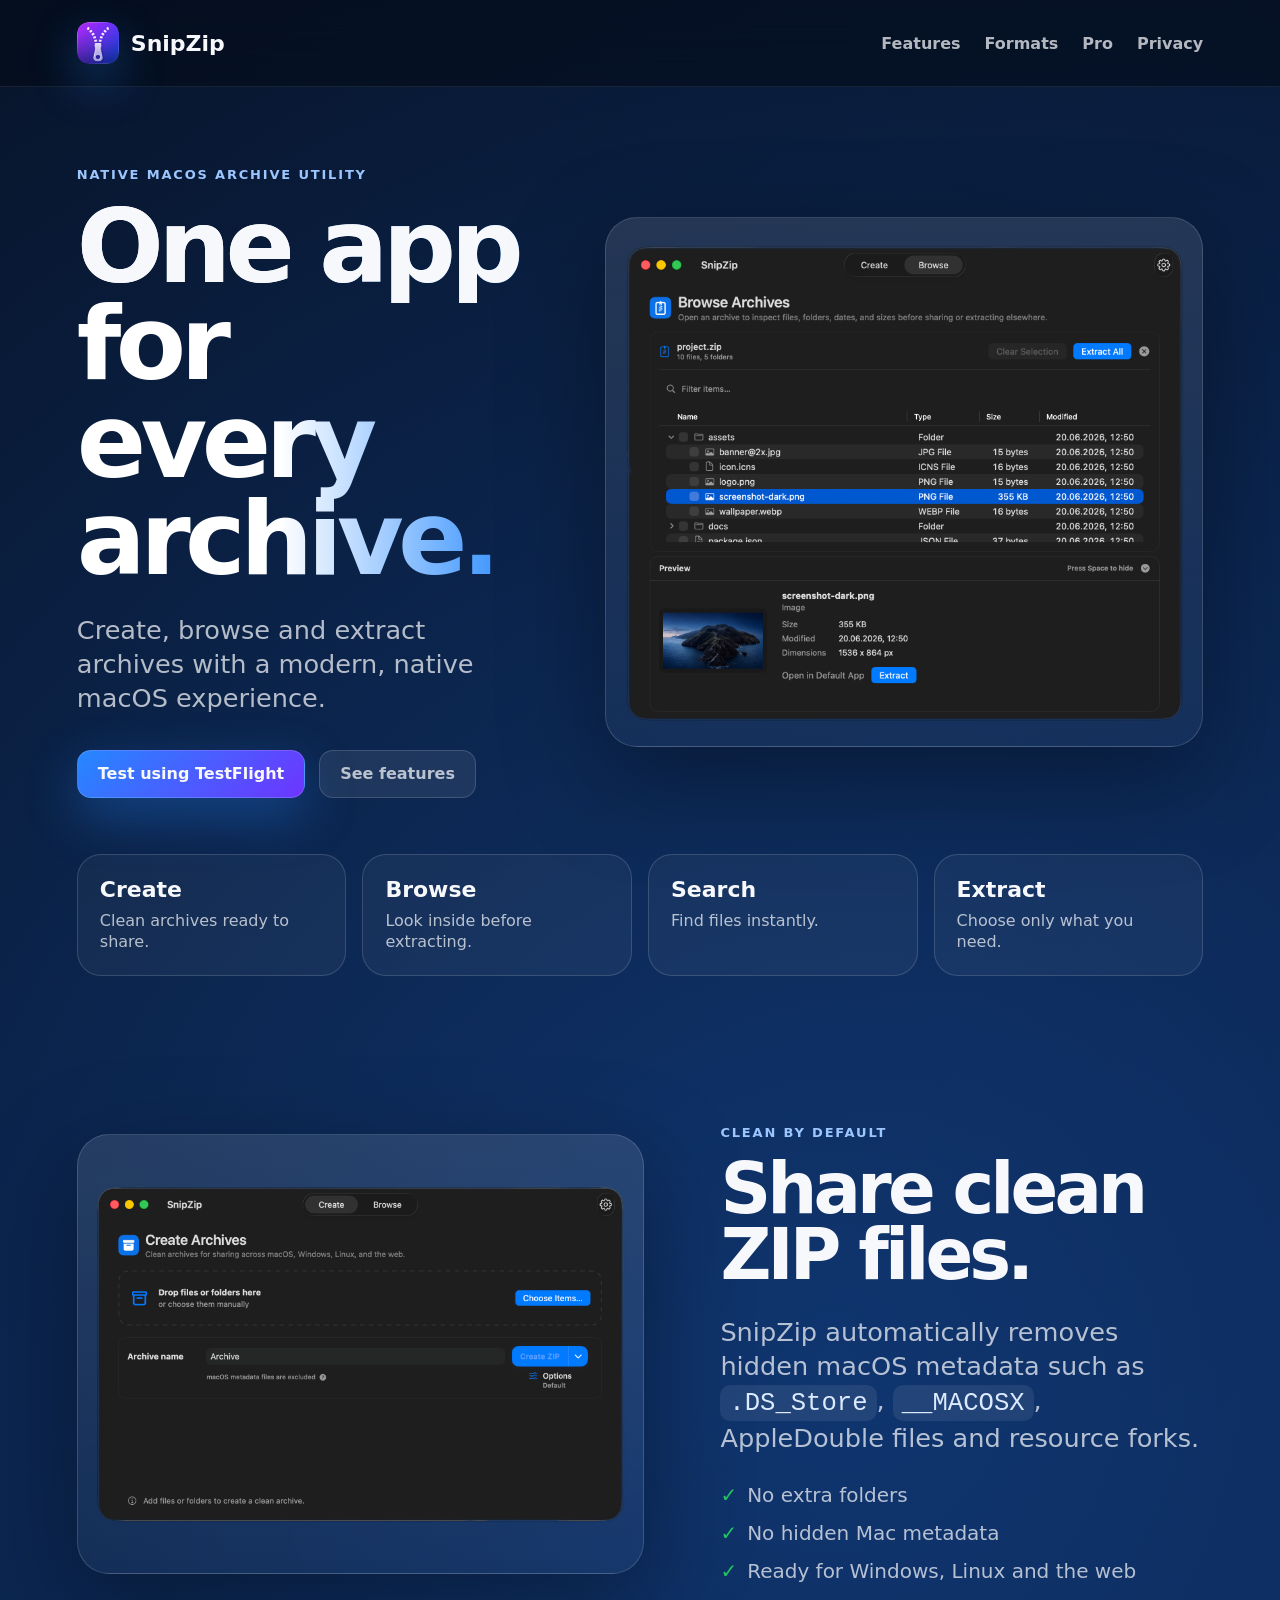
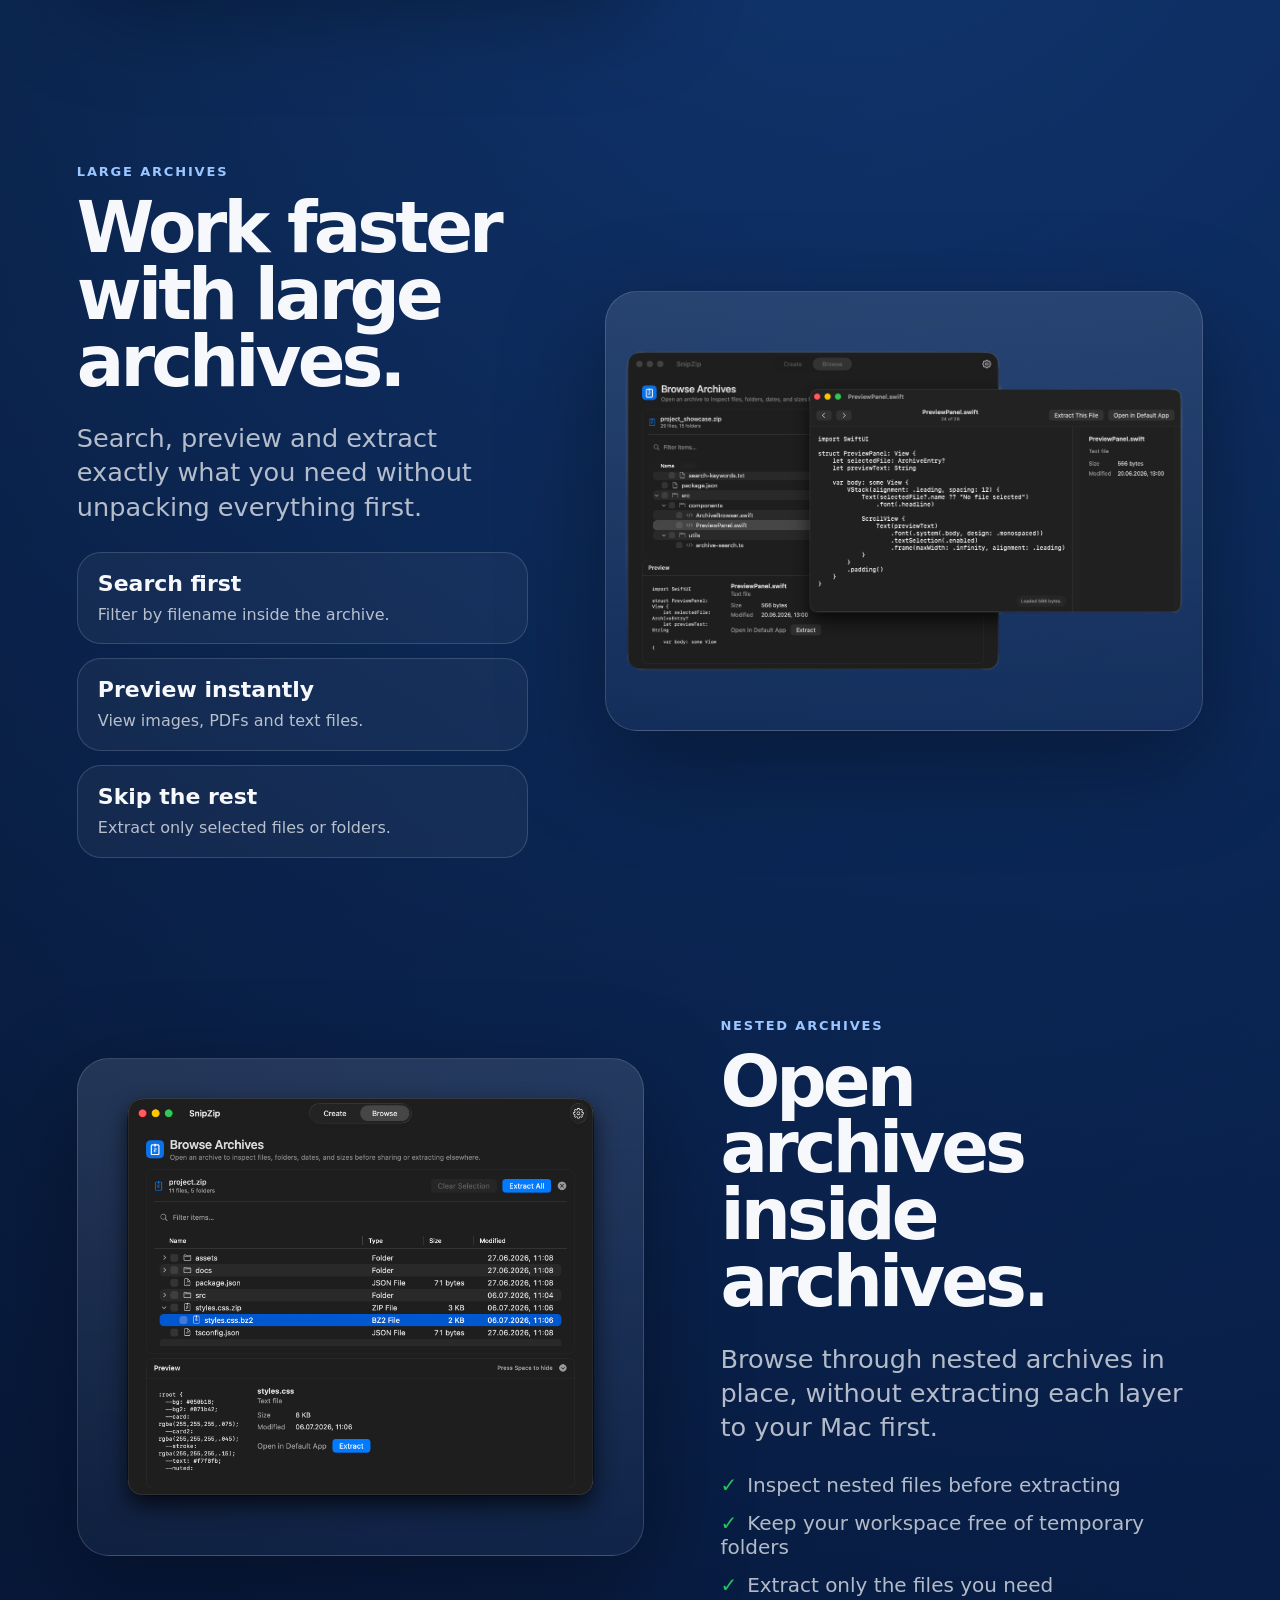
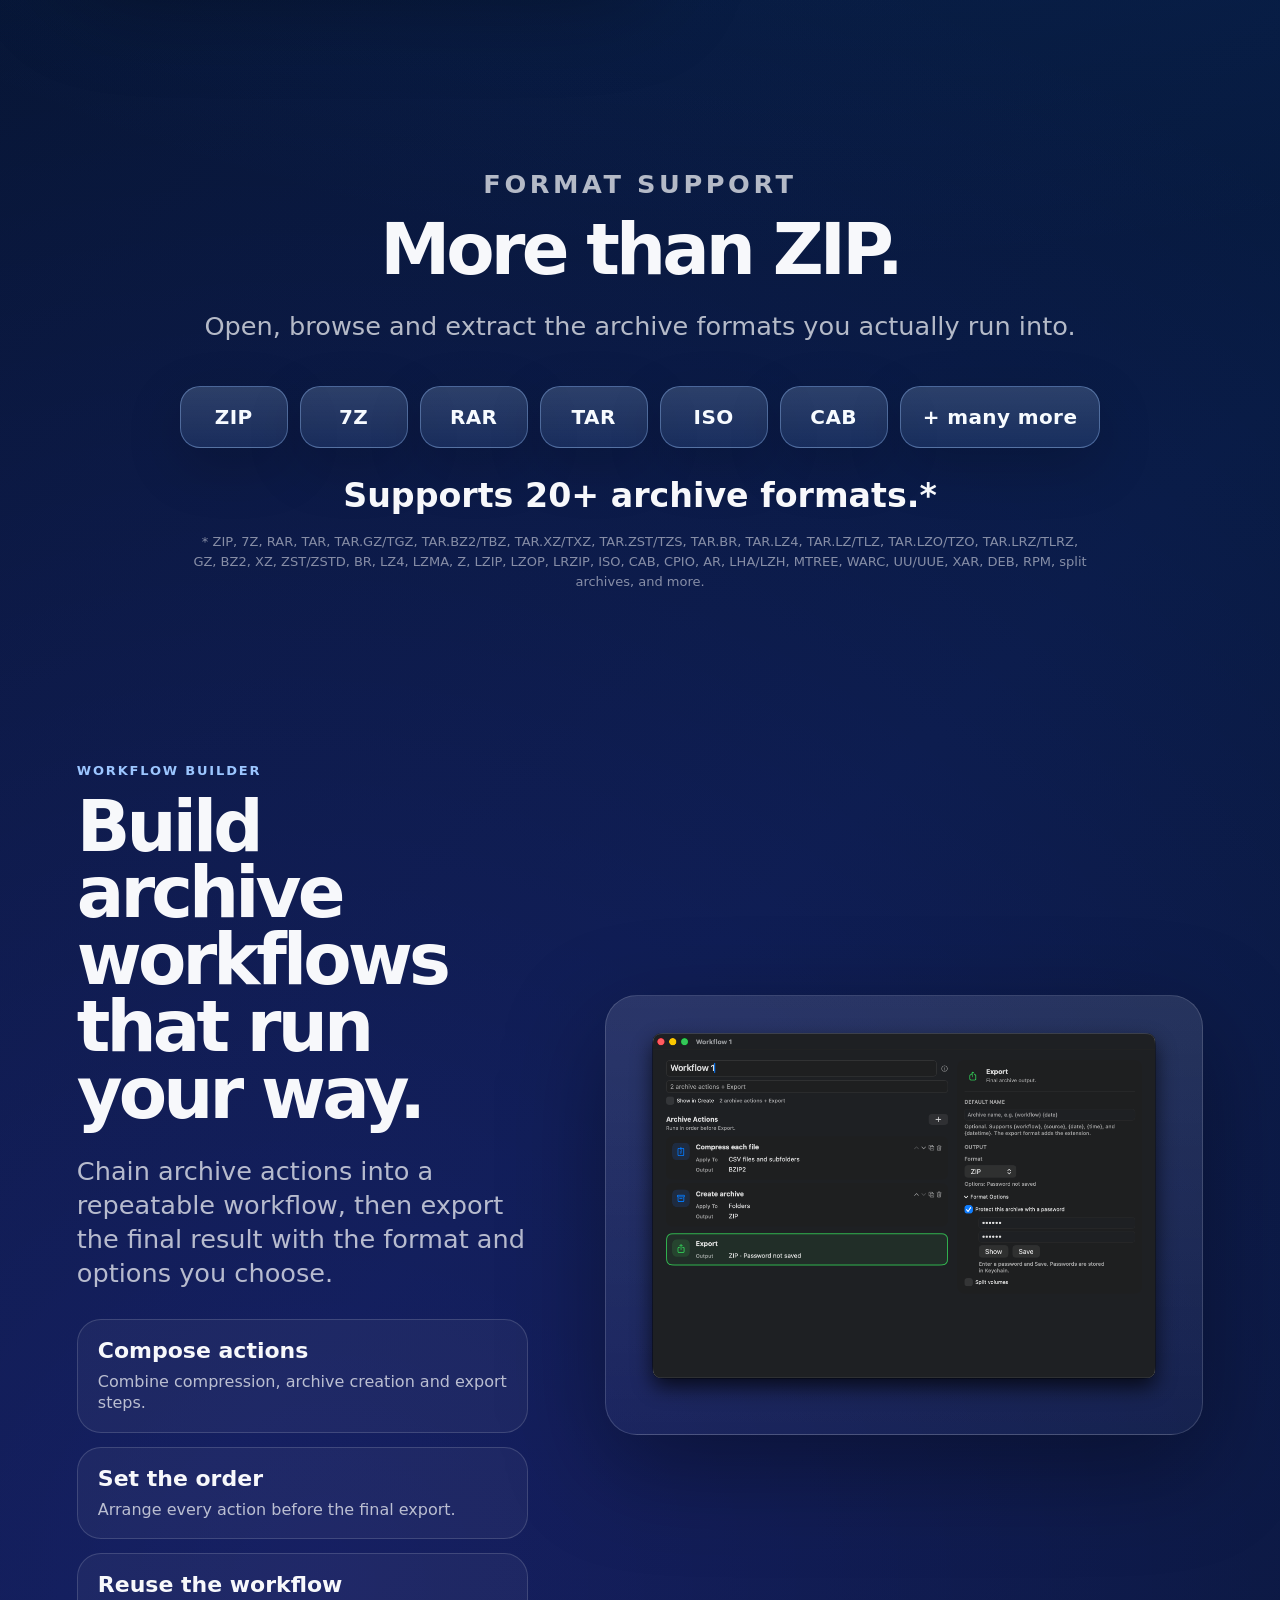
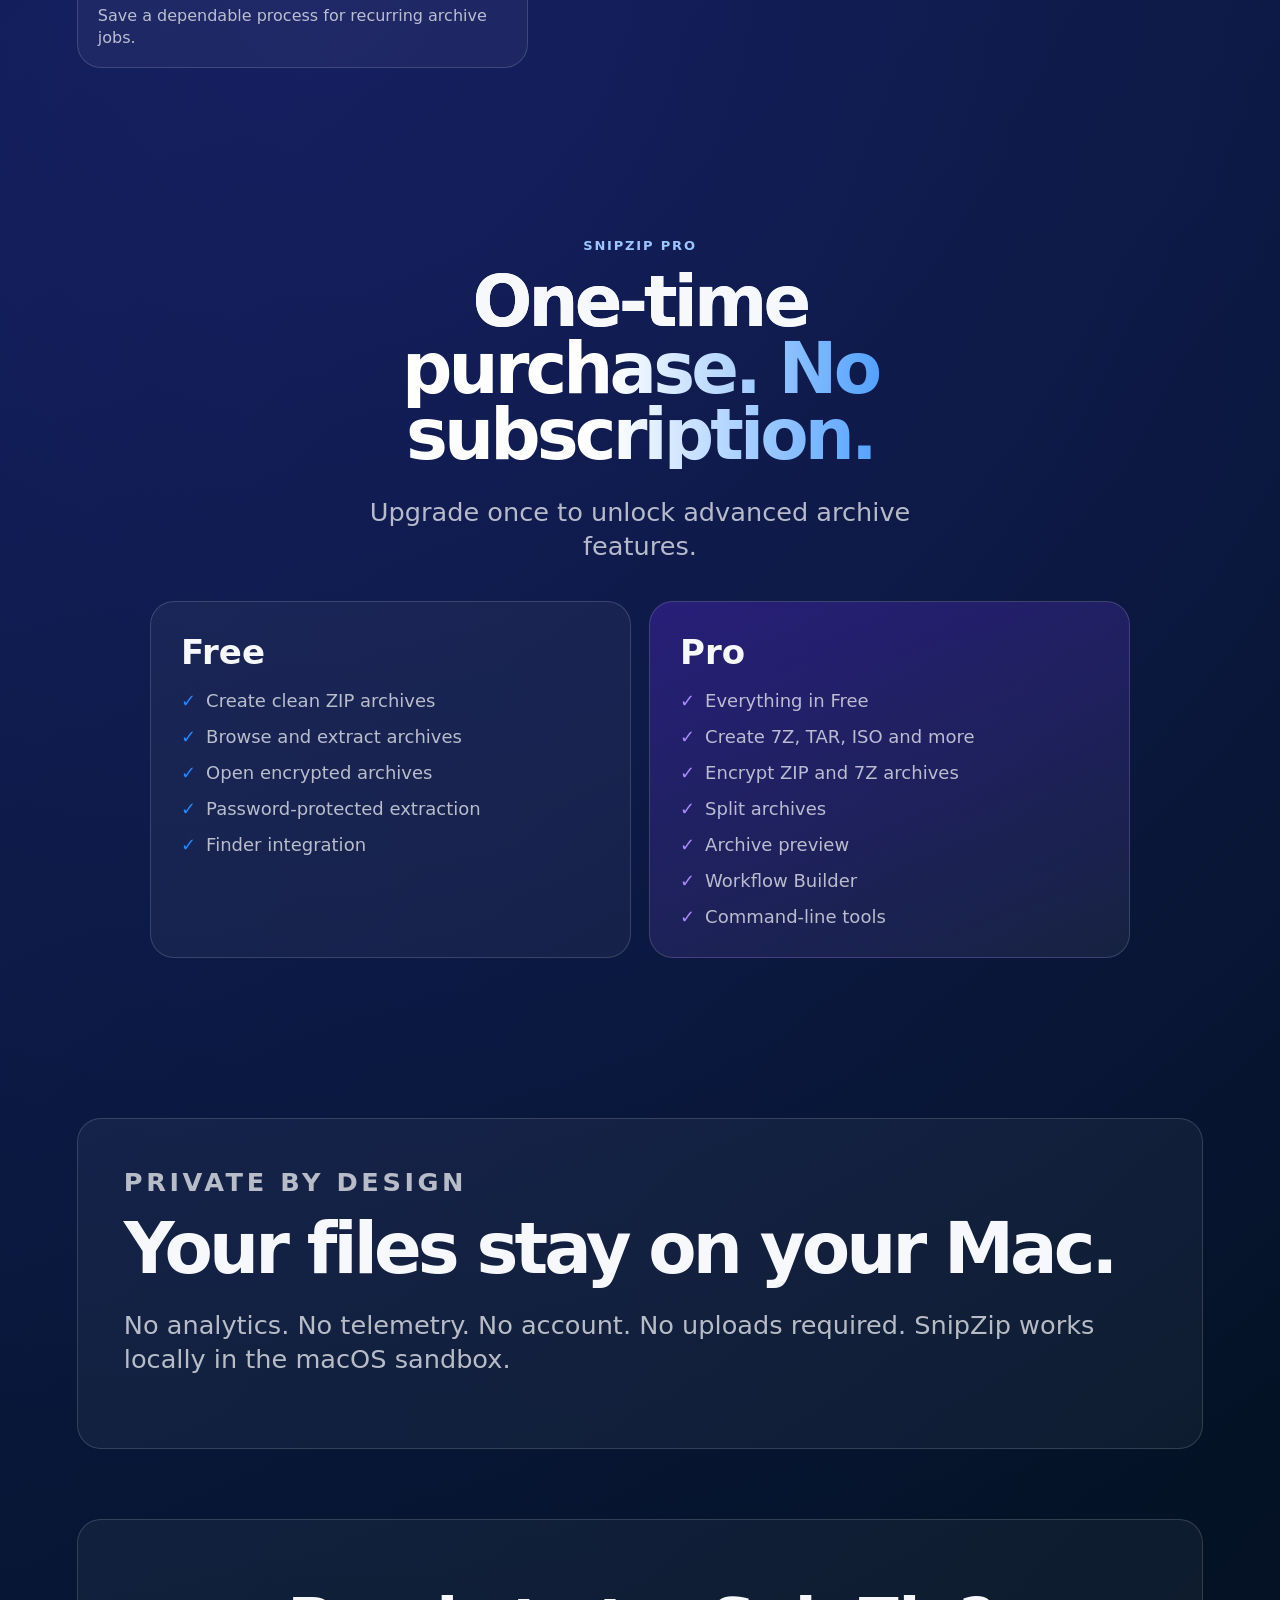
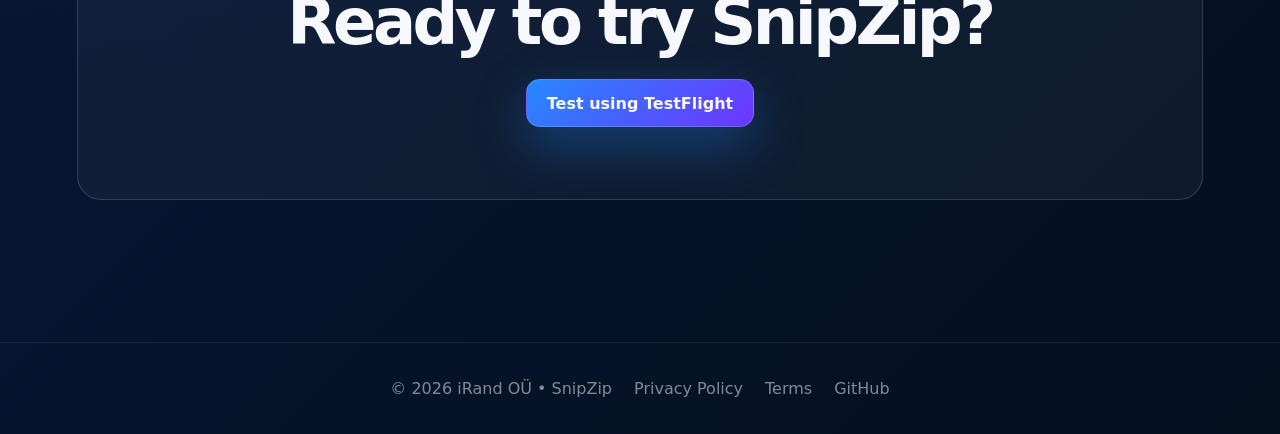
==== docs/index.html @ bd510174 "Update index.html added extra features" ====
<!doctype html>
<html lang="en">
<head>
  <meta charset="utf-8" />
  <meta name="viewport" content="width=device-width, initial-scale=1" />
  <title>SnipZip — Archive Utility for macOS</title>
  <meta name="description" content="SnipZip is a native macOS utility for clean ZIP creation, nested archive browsing, file previews, repeatable workflows, and selective extraction." />
  <meta name="robots" content="index, follow" />
  <link rel="canonical" href="https://snipzip.app/" />
  <meta property="og:type" content="website" />
  <meta property="og:site_name" content="SnipZip" />
  <meta property="og:title" content="SnipZip — Archive Utility for macOS" />
  <meta property="og:description" content="Create clean ZIP files, browse nested archives, preview files, build workflows, and extract only what you need with SnipZip for macOS." />
  <meta property="og:url" content="https://snipzip.app/" />
  <meta property="og:image" content="https://snipzip.app/assets/icons/app-icon.png" />
  <meta name="twitter:card" content="summary" />
  <meta name="twitter:title" content="SnipZip — Archive Utility for macOS" />
  <meta name="twitter:description" content="Create clean ZIP files, browse nested archives, preview files, build workflows, and extract only what you need with SnipZip for macOS." />
  <meta name="twitter:image" content="https://snipzip.app/assets/icons/app-icon.png" />
  <link rel="shortcut icon" type="image/x-icon" href="./favicon.ico?v=4" />
  <link rel="icon" type="image/x-icon" href="./favicon.ico?v=4" />
  <link rel="icon" type="image/png" sizes="32x32" href="./favicon.png?v=4" />
  <link rel="apple-touch-icon" href="./assets/icons/apple-touch-icon.png?v=4" />
  <link rel="manifest" href="./site.webmanifest?v=4" />
  <link rel="stylesheet" href="styles.css" />
  <script type="application/ld+json">
    {
      "@context": "https://schema.org",
      "@type": "SoftwareApplication",
      "name": "SnipZip",
      "applicationCategory": "UtilitiesApplication",
      "operatingSystem": "macOS",
      "description": "SnipZip is a native macOS utility for clean ZIP creation, nested archive browsing, file previews, repeatable workflows, and selective extraction.",
      "url": "https://snipzip.app/",
      "image": "https://snipzip.app/assets/icons/app-icon.png",
      "offers": {
        "@type": "Offer",
        "price": "0",
        "priceCurrency": "USD"
      }
    }
  </script>
</head>
<body>
  <header class="site-header">
    <a class="brand" href="#top" aria-label="SnipZip home">
      <span class="app-icon"><img src="assets/icons/app-icon.png" alt="" /></span>
      <span>SnipZip</span>
    </a>
    <nav>
      <a href="#features">Features</a>
      <a href="#formats">Formats</a>
      <a href="#pro">Pro</a>
      <a href="#privacy">Privacy</a>
    </nav>
  </header>

  <main id="top">
    <section class="hero section-grid">
      <div class="copy">
        <p class="eyebrow">Native macOS archive utility</p>
        <h1>One app for every archive.</h1>
        <p class="lede">Create, browse and extract archives with a modern, native macOS experience.</p>
        <div class="cta-row">
          <a class="button primary" href="https://testflight.apple.com/join/2ZzjVSYj">Test using TestFlight</a>
          <a class="button secondary" href="#features">See features</a>
        </div>
      </div>
      <div class="screenshot-card large">
        <img src="assets/screenshots/browse_preview.png" alt="SnipZip archive browser with a preview drawer open" />
      </div>
    </section>

    <section class="feature-strip" aria-label="Core workflow">
      <div><strong>Create</strong><span>Clean archives ready to share.</span></div>
      <div><strong>Browse</strong><span>Look inside before extracting.</span></div>
      <div><strong>Search</strong><span>Find files instantly.</span></div>
      <div><strong>Extract</strong><span>Choose only what you need.</span></div>
    </section>

    <section id="features" class="section-grid reverse">
      <div class="screenshot-card">
        <img src="assets/screenshots/create.png" alt="SnipZip create archives screen" />
      </div>
      <div class="copy">
        <p class="eyebrow">Clean by default</p>
        <h2>Share clean ZIP files.</h2>
        <p>SnipZip automatically removes hidden macOS metadata such as <code>.DS_Store</code>, <code>__MACOSX</code>, AppleDouble files and resource forks.</p>
        <ul class="check-list">
          <li>No extra folders</li>
          <li>No hidden Mac metadata</li>
          <li>Ready for Windows, Linux and the web</li>
        </ul>
      </div>
    </section>

    <section class="section-grid">
      <div class="copy">
        <p class="eyebrow">Large archives</p>
        <h2>Work faster with large archives.</h2>
        <p>Search, preview and extract exactly what you need without unpacking everything first.</p>
        <div class="mini-features">
          <div><strong>Search first</strong><span>Filter by filename inside the archive.</span></div>
          <div><strong>Preview instantly</strong><span>View images, PDFs and text files.</span></div>
          <div><strong>Skip the rest</strong><span>Extract only selected files or folders.</span></div>
        </div>
      </div>
      <div class="screenshot-card">
        <img src="assets/screenshots/previewwindow.png" alt="SnipZip preview window showing an archive item" />
      </div>
    </section>

    <section class="section-grid reverse">
      <div class="screenshot-card">
        <img src="assets/screenshots/nested-archive.png" alt="SnipZip browsing a BZ2 archive nested inside another archive" />
      </div>
      <div class="copy">
        <p class="eyebrow">Nested archives</p>
        <h2>Open archives inside archives.</h2>
        <p>Browse through nested archives in place, without extracting each layer to your Mac first.</p>
        <ul class="check-list">
          <li>Inspect nested files before extracting</li>
          <li>Keep your workspace free of temporary folders</li>
          <li>Extract only the files you need</li>
        </ul>
      </div>
    </section>

    <section id="formats" class="formats-section">
      <p class="eyebrow">Format support</p>
      <h2>More than ZIP.</h2>
      <p>Open, browse and extract the archive formats you actually run into.</p>
      <div class="format-hero-pills" aria-label="Popular supported formats">
        <span>ZIP</span><span>7Z</span><span>RAR</span><span>TAR</span><span>ISO</span><span>CAB</span><span>+ many more</span>
      </div>
      <p class="format-support-line">Supports 20+ archive formats.*</p>
      <p class="format-footnote">* ZIP, 7Z, RAR, TAR, TAR.GZ/TGZ, TAR.BZ2/TBZ, TAR.XZ/TXZ, TAR.ZST/TZS, TAR.BR, TAR.LZ4, TAR.LZ/TLZ, TAR.LZO/TZO, TAR.LRZ/TLRZ, GZ, BZ2, XZ, ZST/ZSTD, BR, LZ4, LZMA, Z, LZIP, LZOP, LRZIP, ISO, CAB, CPIO, AR, LHA/LZH, MTREE, WARC, UU/UUE, XAR, DEB, RPM, split archives, and more.</p>
    </section>

    <section class="section-grid">
      <div class="copy">
        <p class="eyebrow">Workflow Builder</p>
        <h2>Build archive workflows that run your way.</h2>
        <p>Chain archive actions into a repeatable workflow, then export the final result with the format and options you choose.</p>
        <div class="mini-features">
          <div><strong>Compose actions</strong><span>Combine compression, archive creation and export steps.</span></div>
          <div><strong>Set the order</strong><span>Arrange every action before the final export.</span></div>
          <div><strong>Reuse the workflow</strong><span>Save a dependable process for recurring archive jobs.</span></div>
        </div>
      </div>
      <div class="screenshot-card">
        <img src="assets/screenshots/workflow builder.png" alt="SnipZip Workflow Builder showing archive actions and export options" />
      </div>
    </section>

    <section id="pro" class="pro-section">
      <div class="copy centered">
        <p class="eyebrow">SnipZip Pro</p>
        <h2>One-time purchase. No subscription.</h2>
        <p>Upgrade once to unlock advanced archive features.</p>
      </div>
      <div class="comparison">
        <div class="plan">
          <h3>Free</h3>
          <ul>
            <li>Create clean ZIP archives</li>
            <li>Browse and extract archives</li>
            <li>Open encrypted archives</li>
            <li>Password-protected extraction</li>
            <li>Finder integration</li>
          </ul>
        </div>
        <div class="plan pro">
          <h3>Pro</h3>
          <ul>
            <li>Everything in Free</li>
            <li>Create 7Z, TAR, ISO and more</li>
            <li>Encrypt ZIP and 7Z archives</li>
            <li>Split archives</li>
            <li>Archive preview</li>
            <li>Workflow Builder</li>
            <li>Command-line tools</li>
          </ul>
        </div>
      </div>
    </section>

    <section id="privacy" class="privacy-section">
      <div>
        <p class="eyebrow">Private by design</p>
        <h2>Your files stay on your Mac.</h2>
        <p>No analytics. No telemetry. No account. No uploads required. SnipZip works locally in the macOS sandbox.</p>
      </div>
    </section>

    <section id="download" class="download-section">
      <h2>Ready to try SnipZip?</h2>
      <a class="button primary" href="https://testflight.apple.com/join/2ZzjVSYj">Test using TestFlight</a>
    </section>
  </main>

  <footer>
    <span>© 2026 iRand OÜ • SnipZip</span>
    <a href="privacy.html">Privacy Policy</a>
    <a href="terms.html">Terms</a>
    <a href="https://github.com/snipzip/snipzip">GitHub</a>
  </footer>
</body>
</html>
---- docs/styles.css ----
:root {
  --bg: #050b18;
  --bg2: #071b42;
  --card: rgba(255,255,255,.075);
  --card2: rgba(255,255,255,.045);
  --stroke: rgba(255,255,255,.15);
  --text: #f7f8fb;
  --muted: rgba(247,248,251,.72);
  --dim: rgba(247,248,251,.52);
  --blue: #2588ff;
  --purple: #8a4cff;
  --green: #22c55e;
  font-family: Inter, ui-sans-serif, system-ui, -apple-system, BlinkMacSystemFont, "SF Pro Display", "Segoe UI", sans-serif;
}

* { box-sizing: border-box; }
html {
  scroll-behavior: smooth;
  scroll-padding-top: 92px;
}
body {
  margin: 0;
  color: var(--text);
  background:
    radial-gradient(circle at 65% 20%, rgba(36,127,255,.32), transparent 38%),
    radial-gradient(circle at 25% 70%, rgba(92,55,255,.18), transparent 35%),
    linear-gradient(135deg, var(--bg), var(--bg2) 60%, #041020);
  min-height: 100vh;
}

a { color: inherit; text-decoration: none; }
code { color: #dbeafe; background: rgba(255,255,255,.08); padding: .15em .35em; border-radius: .4em; }

.site-header {
  position: sticky;
  top: 0;
  z-index: 10;
  display: flex;
  align-items: center;
  justify-content: space-between;
  padding: 22px clamp(24px, 6vw, 88px);
  background: rgba(5,11,24,.58);
  backdrop-filter: blur(22px);
  border-bottom: 1px solid rgba(255,255,255,.08);
}
.brand { display: flex; gap: 12px; align-items: center; font-size: 22px; font-weight: 750; }
.app-icon {
  width: 42px; height: 42px; border-radius: 12px;
  display: grid; place-items: center;
  box-shadow: 0 18px 45px rgba(37,136,255,.35);
  overflow: hidden;
}
.app-icon img {
  display: block;
  width: 100%;
  height: 100%;
}
nav { display: flex; gap: 24px; color: var(--muted); font-weight: 600; }
nav a:hover { color: var(--text); }

main { padding: 0 clamp(24px, 6vw, 88px) 72px; }
.section-grid {
  min-height: 660px;
  display: grid;
  grid-template-columns: .86fr 1.14fr;
  gap: clamp(36px, 6vw, 90px);
  align-items: center;
  padding: 80px 0;
}
.section-grid.reverse { grid-template-columns: 1.08fr .92fr; }
.copy { max-width: 620px; }
.eyebrow {
  color: #9cc6ff;
  text-transform: uppercase;
  letter-spacing: .14em;
  font-size: 13px;
  font-weight: 800;
  margin: 0 0 16px;
}
h1, h2 { margin: 0; letter-spacing: -.055em; line-height: .95; }
h1 { font-size: clamp(58px, 8vw, 126px); }
h2 { font-size: clamp(44px, 5.5vw, 84px); }
h1::first-line, h2::first-line { color: var(--text); }
.lede, .copy p:not(.eyebrow), .download-section p, .formats-section p, .privacy-section p {
  font-size: clamp(20px, 2vw, 30px);
  line-height: 1.34;
  color: var(--muted);
}
.hero h1, .pro-section h2 { background: linear-gradient(90deg, #fff 10%, #fff 45%, var(--blue)); -webkit-background-clip: text; background-clip: text; color: transparent; }

.cta-row { display: flex; gap: 14px; flex-wrap: wrap; margin-top: 34px; }
.button {
  display: inline-flex; align-items: center; justify-content: center;
  min-height: 48px; padding: 0 20px; border-radius: 14px;
  font-weight: 750;
  border: 1px solid var(--stroke);
}
.primary { background: linear-gradient(135deg, var(--blue), #6d35ff); box-shadow: 0 18px 50px rgba(37,136,255,.35); }
.secondary { background: rgba(255,255,255,.08); color: var(--muted); }

.screenshot-card {
  min-height: 440px;
  border: 1px solid var(--stroke);
  border-radius: 32px;
  background: linear-gradient(180deg, rgba(255,255,255,.11), rgba(255,255,255,.035));
  box-shadow: 0 32px 100px rgba(0,0,0,.35);
  padding: 18px;
  display: grid;
  place-items: center;
}
.screenshot-card.large { min-height: 530px; }
.screenshot-card img {
  display: block;
  width: 100%;
  max-height: 100%;
  border-radius: 24px;
  object-fit: contain;
}
.placeholder {
  width: 100%; height: 100%; min-height: inherit;
  display: grid; place-items: center; text-align: center;
  border: 1px dashed rgba(255,255,255,.22);
  border-radius: 24px;
  color: var(--dim);
  font-size: 20px;
  background:
    linear-gradient(135deg, rgba(255,255,255,.05), rgba(255,255,255,.015)),
    repeating-linear-gradient(45deg, transparent, transparent 16px, rgba(255,255,255,.025) 16px, rgba(255,255,255,.025) 32px);
}
.placeholder strong { color: var(--text); font-size: 26px; }

.feature-strip {
  display: grid;
  grid-template-columns: repeat(4, 1fr);
  gap: 16px;
  margin: -24px 0 48px;
}
.feature-strip div, .mini-features div, .plan, .privacy-section, .download-section {
  border: 1px solid var(--stroke);
  border-radius: 24px;
  background: var(--card2);
}
.feature-strip div { padding: 22px; }
.feature-strip strong, .mini-features strong { display: block; font-size: 22px; margin-bottom: 8px; }
.feature-strip span, .mini-features span { color: var(--muted); line-height: 1.35; }

.check-list { list-style: none; padding: 0; margin: 28px 0 0; display: grid; gap: 14px; color: var(--muted); font-size: 20px; }
.check-list li::before { content: "✓"; color: var(--green); font-weight: 900; margin-right: 10px; }
.mini-features { display: grid; gap: 14px; margin-top: 28px; }
.mini-features div { padding: 18px 20px; }

.formats-section, .pro-section { padding: 90px 0; text-align: center; }
.formats-section h2, .pro-section h2 { margin-bottom: 18px; }
.format-hero-pills {
  max-width: 1060px;
  margin: 42px auto 26px;
  display: flex;
  flex-wrap: wrap;
  justify-content: center;
  gap: 12px;
}
.format-hero-pills span {
  min-width: 108px;
  padding: 18px 22px;
  border: 1px solid rgba(156,198,255,.38);
  border-radius: 20px;
  background:
    linear-gradient(180deg, rgba(255,255,255,.13), rgba(255,255,255,.05)),
    rgba(37,136,255,.08);
  box-shadow: 0 18px 55px rgba(0,0,0,.18);
  color: #f7fbff;
  font-size: 20px;
  font-weight: 900;
  letter-spacing: .02em;
}
.format-support-line {
  margin: 0 auto 14px;
  color: var(--text) !important;
  font-size: clamp(24px, 2.6vw, 38px) !important;
  font-weight: 850;
}
.format-footnote {
  max-width: 900px;
  margin: 0 auto;
  color: var(--dim) !important;
  font-size: 13px !important;
  line-height: 1.55 !important;
}
.centered { margin: 0 auto; text-align: center; }
.comparison {
  max-width: 980px;
  margin: 38px auto 0;
  display: grid;
  grid-template-columns: 1fr 1fr;
  gap: 18px;
  text-align: left;
}
.plan { padding: 30px; }
.plan.pro { background: linear-gradient(160deg, rgba(108,45,255,.26), rgba(255,255,255,.055)); }
.plan h3 { font-size: 34px; margin: 0 0 18px; }
.plan ul { margin: 0; padding: 0; list-style: none; display: grid; gap: 15px; color: var(--muted); font-size: 18px; }
.plan li::before { content: "✓"; color: var(--blue); font-weight: 900; margin-right: 10px; }
.plan.pro li::before { color: #a78bfa; }

.privacy-section, .download-section { padding: 46px; margin: 70px 0; }
.download-section {
  text-align: center;
  padding: clamp(42px, 6vw, 72px);
}
.download-section h2 {
  max-width: 880px;
  margin: 0 auto 26px;
  font-size: clamp(44px, 5vw, 78px);
}
.legal-page {
  max-width: 980px;
  margin: 0 auto;
  padding-top: 80px;
}
.legal-hero {
  padding: 48px 0 34px;
}
.legal-hero h1 {
  background: linear-gradient(90deg, #fff 10%, #fff 48%, var(--blue));
  -webkit-background-clip: text;
  background-clip: text;
  color: transparent;
}
.legal-content {
  border: 1px solid var(--stroke);
  border-radius: 32px;
  background: var(--card2);
  padding: clamp(28px, 5vw, 54px);
  color: var(--muted);
  font-size: 18px;
  line-height: 1.65;
}
.legal-content section + section {
  margin-top: 38px;
  padding-top: 34px;
  border-top: 1px solid rgba(255,255,255,.1);
}
.legal-content h2 {
  margin-bottom: 16px;
  color: var(--text);
  font-size: clamp(28px, 3vw, 42px);
  line-height: 1.05;
}
.legal-content p {
  margin: 0 0 16px;
}
.legal-content p:last-child {
  margin-bottom: 0;
}
.legal-content ul {
  margin: 0 0 18px;
  padding-left: 1.2em;
}
.legal-content li {
  margin: 8px 0;
}
.legal-content a {
  color: #cfe2ff;
  font-weight: 750;
}
footer {
  display: flex; gap: 22px; align-items: center; justify-content: center;
  color: var(--dim); padding: 36px 24px; border-top: 1px solid rgba(255,255,255,.08);
}

@media (max-width: 980px) {
  nav { display: none; }
  .section-grid, .section-grid.reverse, .comparison { grid-template-columns: 1fr; }
  .feature-strip { grid-template-columns: 1fr 1fr; }
}
@media (max-width: 560px) {
  main { padding-inline: 18px; }
  .site-header { padding-inline: 18px; }
  .feature-strip { grid-template-columns: 1fr; }
  .format-hero-pills span { flex: 1 1 calc(50% - 12px); min-width: 0; }
  footer { flex-wrap: wrap; }
}
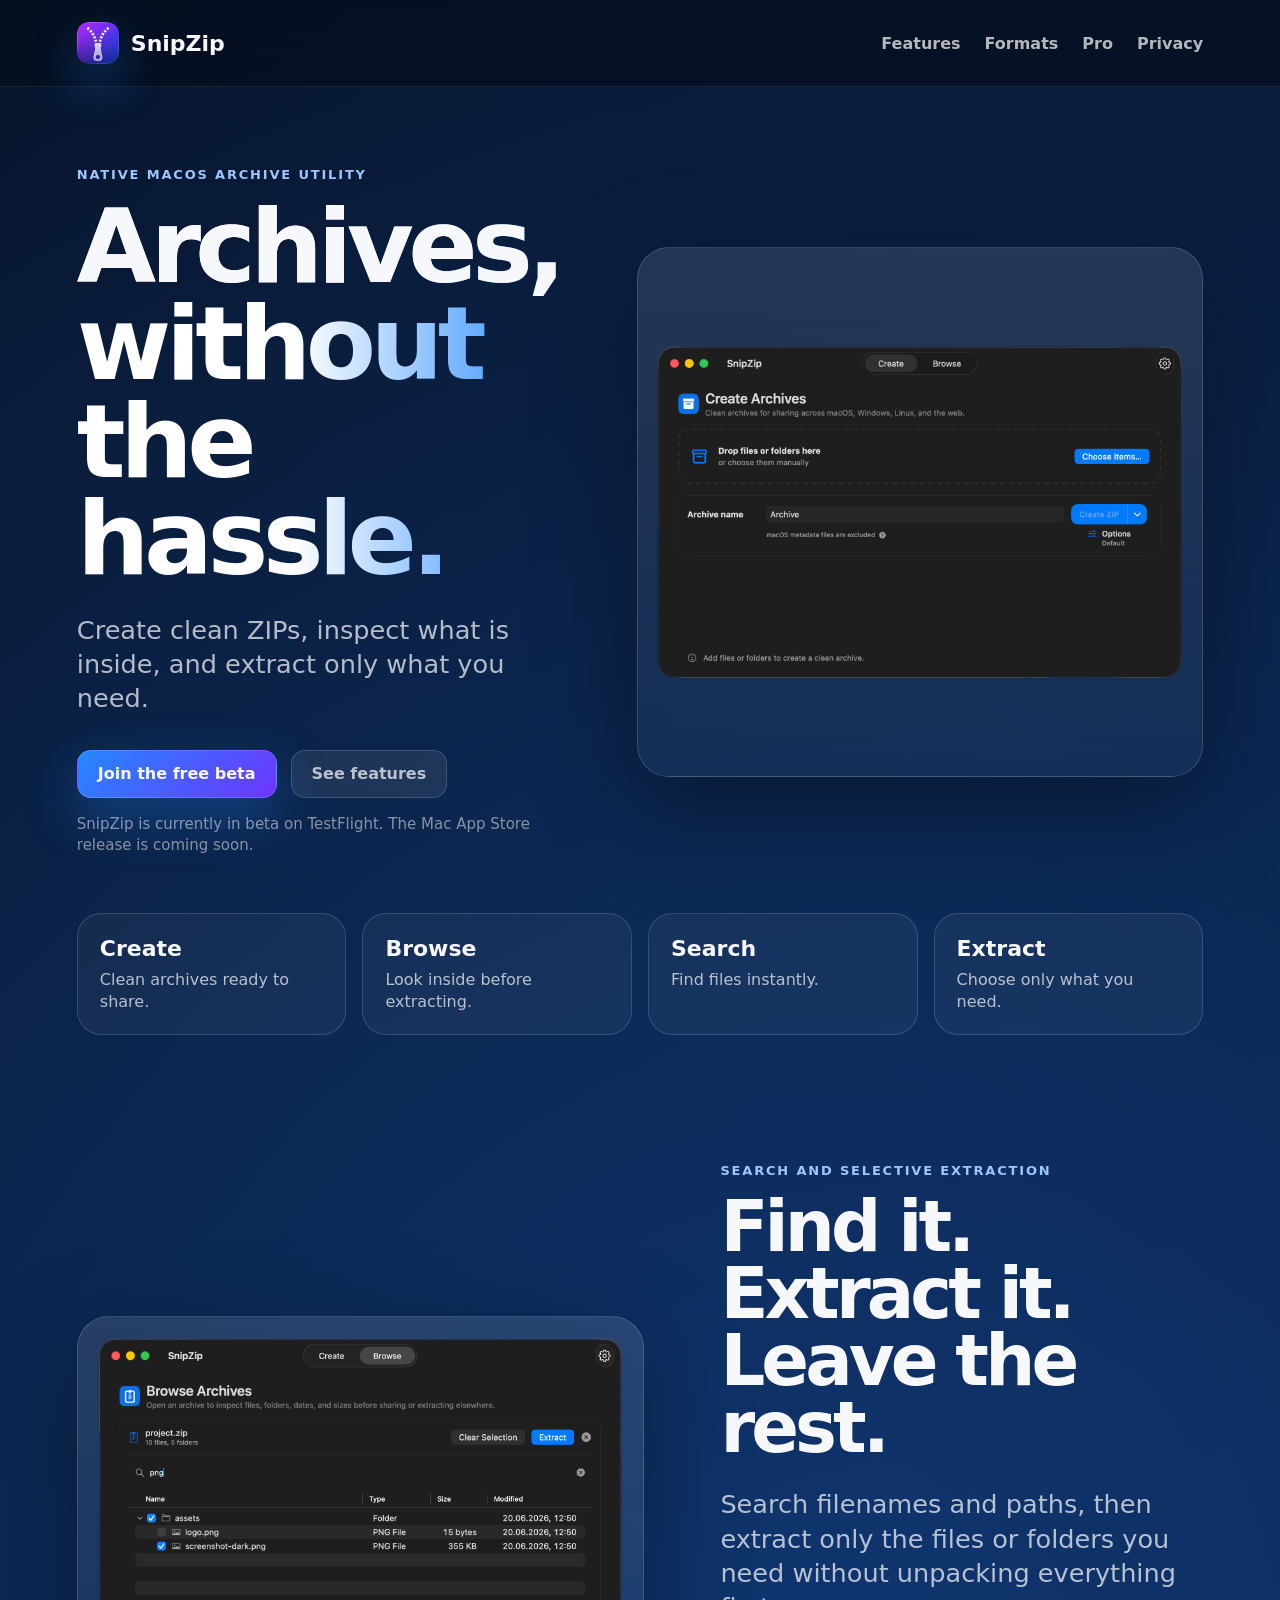
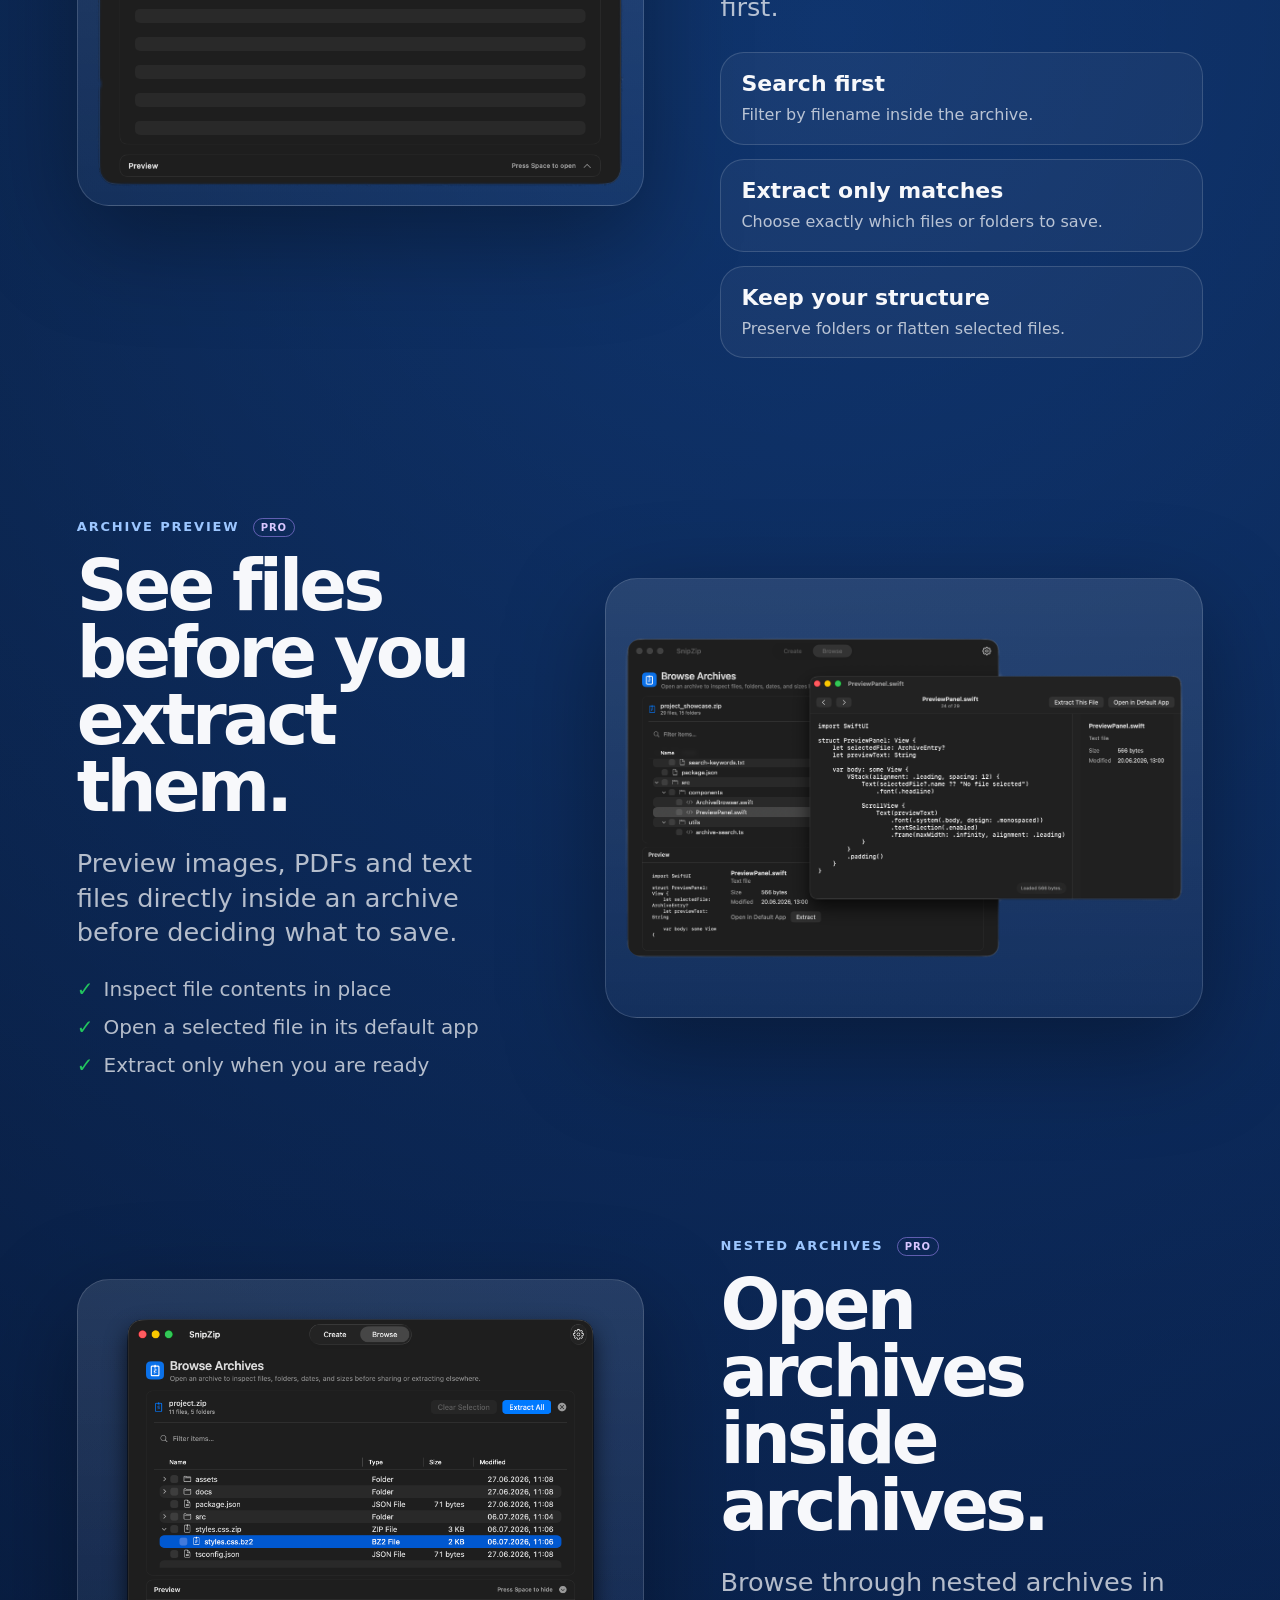
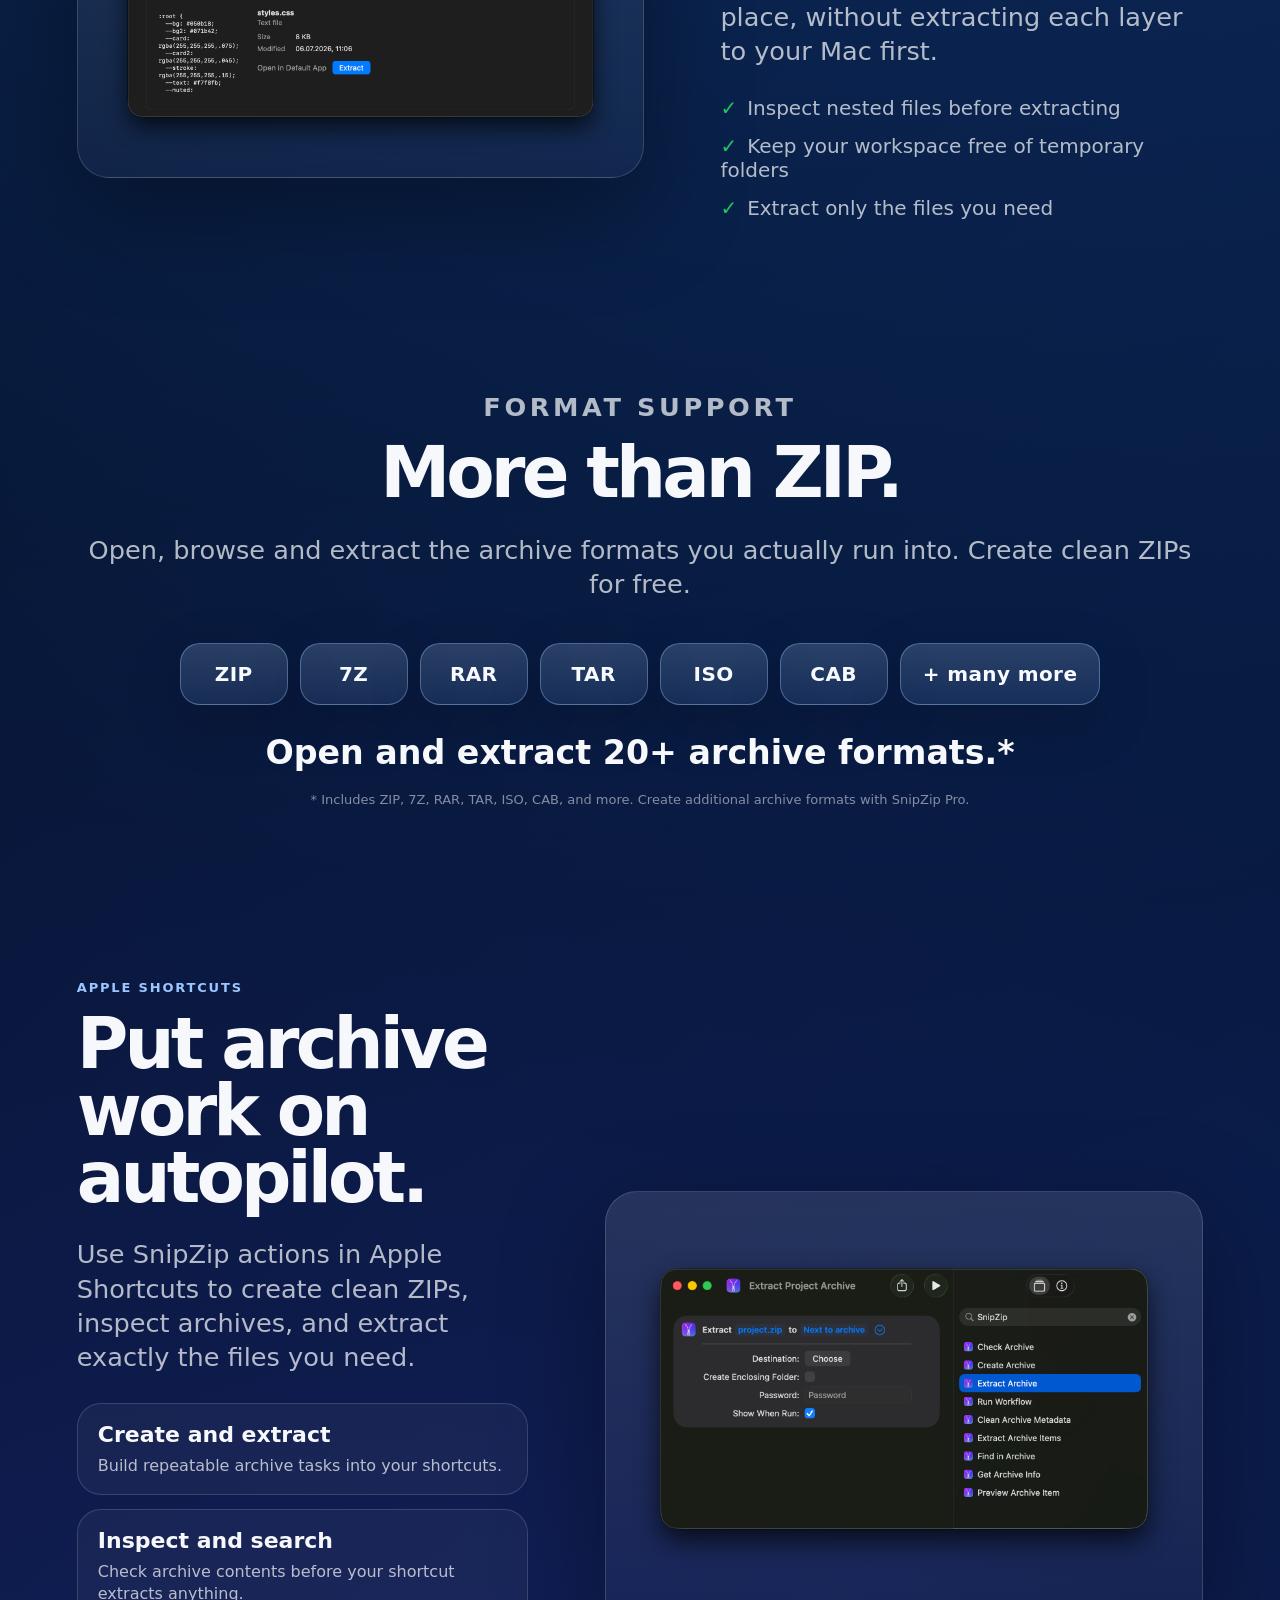
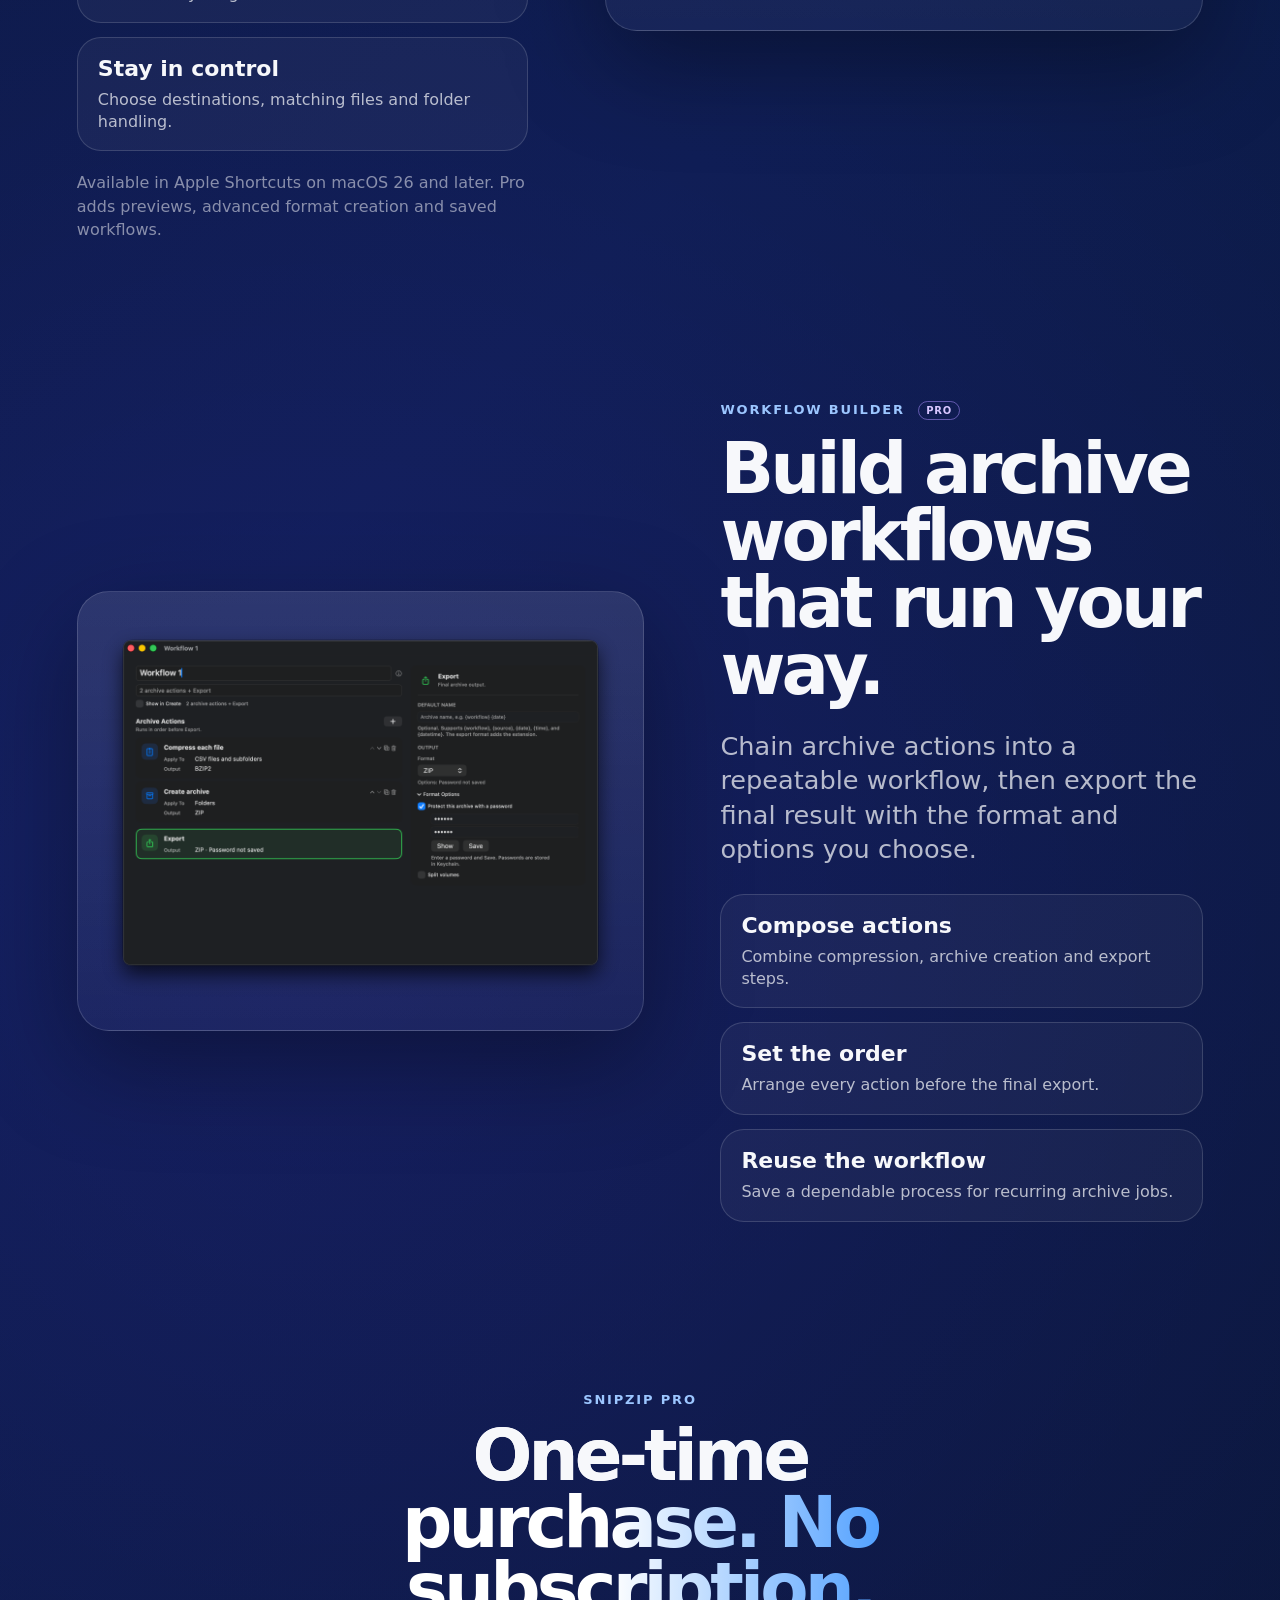
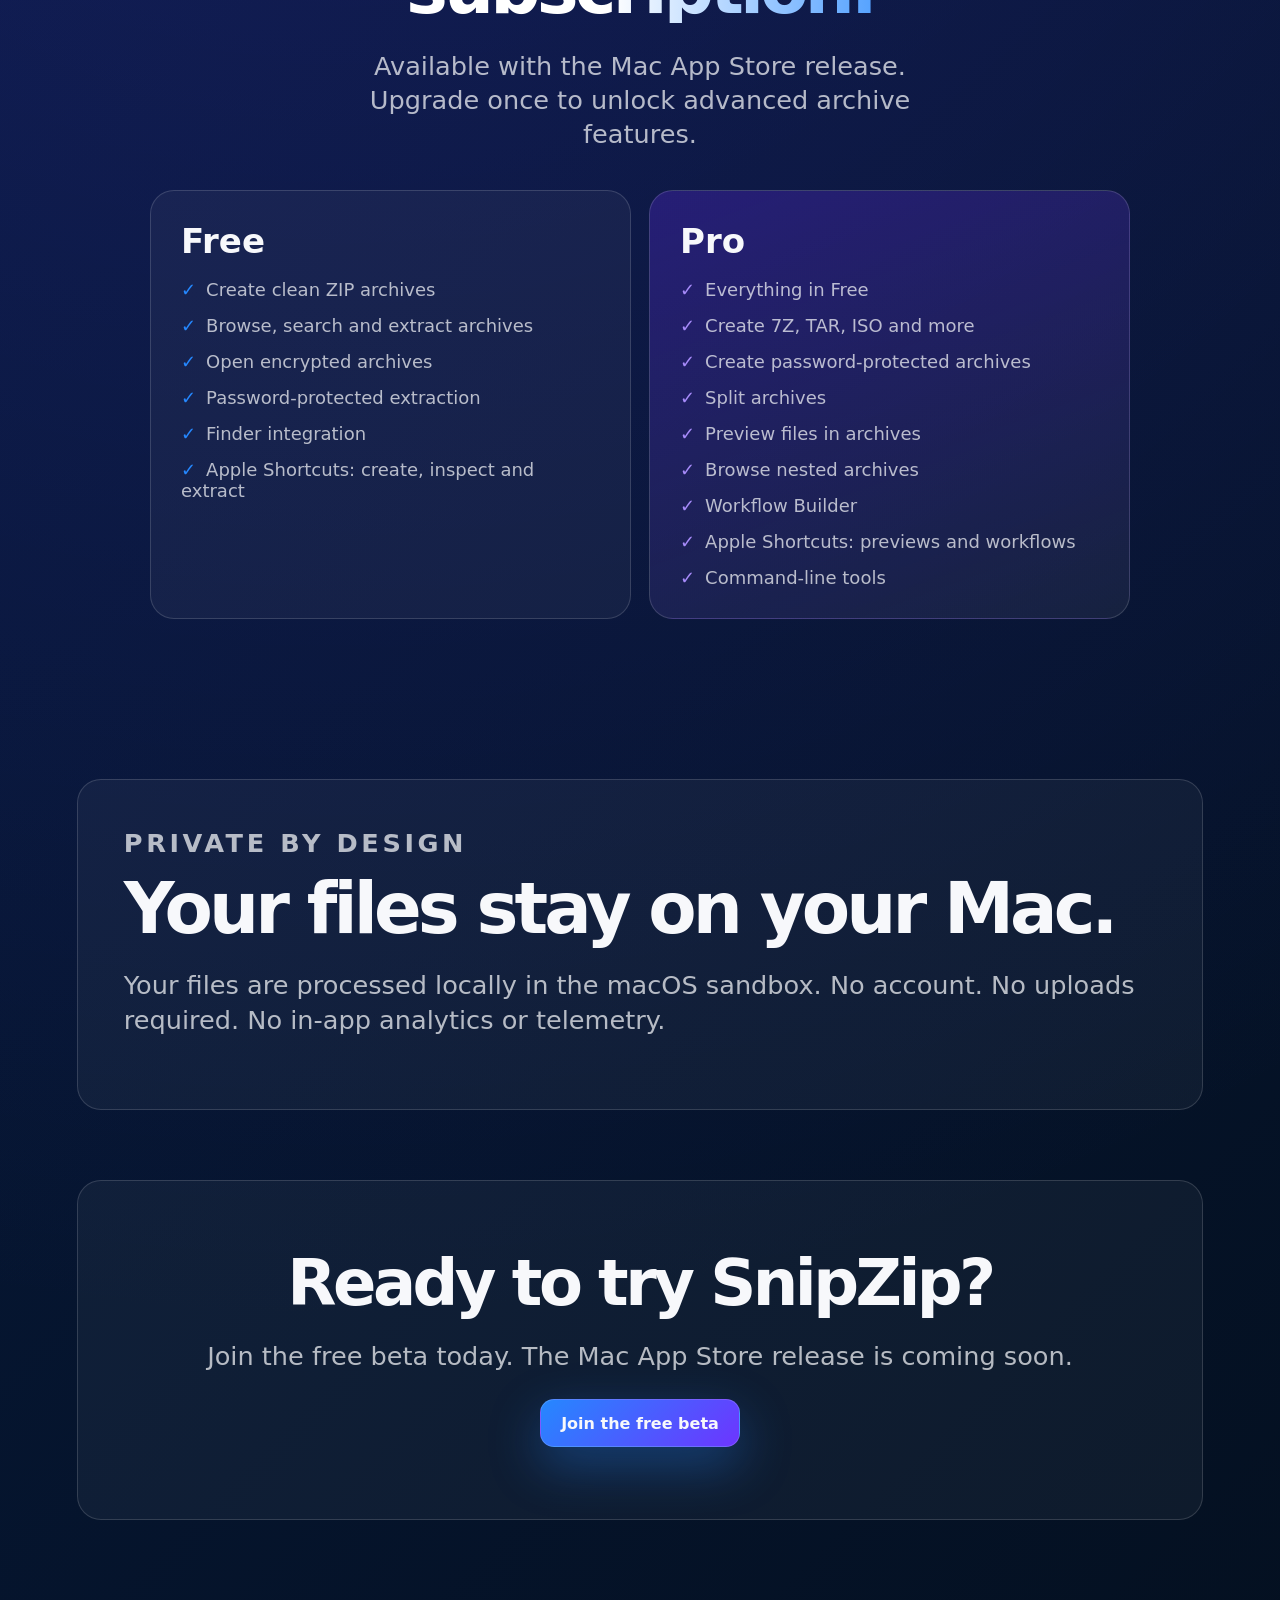
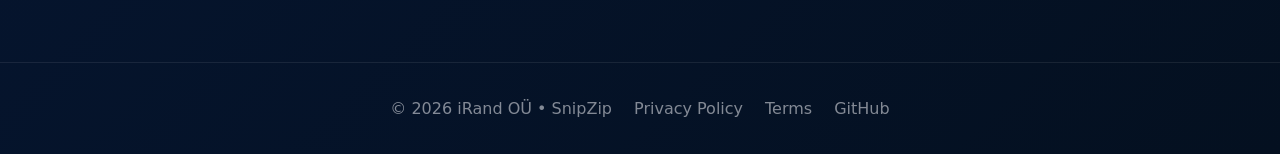
==== commit 4f799fd5: "Add files via upload" ====
--- a/docs/index.html
+++ b/docs/index.html
@@ -4,18 +4,18 @@
   <meta charset="utf-8" />
   <meta name="viewport" content="width=device-width, initial-scale=1" />
   <title>SnipZip — Archive Utility for macOS</title>
-  <meta name="description" content="SnipZip is a native macOS utility for clean ZIP creation, nested archive browsing, file previews, repeatable workflows, and selective extraction." />
+  <meta name="description" content="SnipZip is a native macOS archive utility for clean ZIP creation, archive browsing, and selective extraction. Join the free beta on TestFlight." />
   <meta name="robots" content="index, follow" />
   <link rel="canonical" href="https://snipzip.app/" />
   <meta property="og:type" content="website" />
   <meta property="og:site_name" content="SnipZip" />
   <meta property="og:title" content="SnipZip — Archive Utility for macOS" />
-  <meta property="og:description" content="Create clean ZIP files, browse nested archives, preview files, build workflows, and extract only what you need with SnipZip for macOS." />
+  <meta property="og:description" content="Create clean ZIP files, inspect archives, and extract only what you need with SnipZip for macOS. Join the free beta on TestFlight." />
   <meta property="og:url" content="https://snipzip.app/" />
   <meta property="og:image" content="https://snipzip.app/assets/icons/app-icon.png" />
   <meta name="twitter:card" content="summary" />
   <meta name="twitter:title" content="SnipZip — Archive Utility for macOS" />
-  <meta name="twitter:description" content="Create clean ZIP files, browse nested archives, preview files, build workflows, and extract only what you need with SnipZip for macOS." />
+  <meta name="twitter:description" content="Create clean ZIP files, inspect archives, and extract only what you need with SnipZip for macOS. Join the free beta on TestFlight." />
   <meta name="twitter:image" content="https://snipzip.app/assets/icons/app-icon.png" />
   <link rel="shortcut icon" type="image/x-icon" href="./favicon.ico?v=4" />
   <link rel="icon" type="image/x-icon" href="./favicon.ico?v=4" />
@@ -30,14 +30,9 @@
       "name": "SnipZip",
       "applicationCategory": "UtilitiesApplication",
       "operatingSystem": "macOS",
-      "description": "SnipZip is a native macOS utility for clean ZIP creation, nested archive browsing, file previews, repeatable workflows, and selective extraction.",
+      "description": "SnipZip is a native macOS archive utility for clean ZIP creation, archive browsing, and selective extraction.",
       "url": "https://snipzip.app/",
-      "image": "https://snipzip.app/assets/icons/app-icon.png",
-      "offers": {
-        "@type": "Offer",
-        "price": "0",
-        "priceCurrency": "USD"
-      }
+      "image": "https://snipzip.app/assets/icons/app-icon.png"
     }
   </script>
 </head>
@@ -53,21 +48,23 @@
       <a href="#pro">Pro</a>
       <a href="#privacy">Privacy</a>
     </nav>
+    <a class="header-cta" href="https://testflight.apple.com/join/2ZzjVSYj">Join beta</a>
   </header>
 
   <main id="top">
     <section class="hero section-grid">
       <div class="copy">
         <p class="eyebrow">Native macOS archive utility</p>
-        <h1>One app for every archive.</h1>
-        <p class="lede">Create, browse and extract archives with a modern, native macOS experience.</p>
+        <h1>Archives, without the hassle.</h1>
+        <p class="lede">Create clean ZIPs, inspect what is inside, and extract only what you need.</p>
         <div class="cta-row">
-          <a class="button primary" href="https://testflight.apple.com/join/2ZzjVSYj">Test using TestFlight</a>
+          <a class="button primary" href="https://testflight.apple.com/join/2ZzjVSYj">Join the free beta</a>
           <a class="button secondary" href="#features">See features</a>
         </div>
+        <p class="beta-note">SnipZip is currently in beta on TestFlight. The Mac App Store release is coming soon.</p>
       </div>
       <div class="screenshot-card large">
-        <img src="assets/screenshots/browse_preview.png" alt="SnipZip archive browser with a preview drawer open" />
+        <img src="assets/screenshots/create.png" alt="SnipZip create archives screen" />
       </div>
     </section>
 
@@ -80,30 +77,30 @@
 
     <section id="features" class="section-grid reverse">
       <div class="screenshot-card">
-        <img src="assets/screenshots/create.png" alt="SnipZip create archives screen" />
-      </div>
-      <div class="copy">
-        <p class="eyebrow">Clean by default</p>
-        <h2>Share clean ZIP files.</h2>
-        <p>SnipZip automatically removes hidden macOS metadata such as <code>.DS_Store</code>, <code>__MACOSX</code>, AppleDouble files and resource forks.</p>
-        <ul class="check-list">
-          <li>No extra folders</li>
-          <li>No hidden Mac metadata</li>
-          <li>Ready for Windows, Linux and the web</li>
-        </ul>
-      </div>
-    </section>
-
-    <section class="section-grid">
-      <div class="copy">
-        <p class="eyebrow">Large archives</p>
-        <h2>Work faster with large archives.</h2>
-        <p>Search, preview and extract exactly what you need without unpacking everything first.</p>
+        <img src="assets/screenshots/filter_extract.png" alt="SnipZip filtering archive items for selective extraction" />
+      </div>
+      <div class="copy">
+        <p class="eyebrow">Search and selective extraction</p>
+        <h2>Find it. Extract it. Leave the rest.</h2>
+        <p>Search filenames and paths, then extract only the files or folders you need without unpacking everything first.</p>
         <div class="mini-features">
           <div><strong>Search first</strong><span>Filter by filename inside the archive.</span></div>
-          <div><strong>Preview instantly</strong><span>View images, PDFs and text files.</span></div>
-          <div><strong>Skip the rest</strong><span>Extract only selected files or folders.</span></div>
-        </div>
+          <div><strong>Extract only matches</strong><span>Choose exactly which files or folders to save.</span></div>
+          <div><strong>Keep your structure</strong><span>Preserve folders or flatten selected files.</span></div>
+        </div>
+      </div>
+    </section>
+
+    <section class="section-grid">
+      <div class="copy">
+        <p class="eyebrow">Archive preview <span class="feature-badge">Pro</span></p>
+        <h2>See files before you extract them.</h2>
+        <p>Preview images, PDFs and text files directly inside an archive before deciding what to save.</p>
+        <ul class="check-list">
+          <li>Inspect file contents in place</li>
+          <li>Open a selected file in its default app</li>
+          <li>Extract only when you are ready</li>
+        </ul>
       </div>
       <div class="screenshot-card">
         <img src="assets/screenshots/previewwindow.png" alt="SnipZip preview window showing an archive item" />
@@ -115,7 +112,7 @@
         <img src="assets/screenshots/nested-archive.png" alt="SnipZip browsing a BZ2 archive nested inside another archive" />
       </div>
       <div class="copy">
-        <p class="eyebrow">Nested archives</p>
+        <p class="eyebrow">Nested archives <span class="feature-badge">Pro</span></p>
         <h2>Open archives inside archives.</h2>
         <p>Browse through nested archives in place, without extracting each layer to your Mac first.</p>
         <ul class="check-list">
@@ -129,17 +126,37 @@
     <section id="formats" class="formats-section">
       <p class="eyebrow">Format support</p>
       <h2>More than ZIP.</h2>
-      <p>Open, browse and extract the archive formats you actually run into.</p>
+      <p>Open, browse and extract the archive formats you actually run into. Create clean ZIPs for free.</p>
       <div class="format-hero-pills" aria-label="Popular supported formats">
         <span>ZIP</span><span>7Z</span><span>RAR</span><span>TAR</span><span>ISO</span><span>CAB</span><span>+ many more</span>
       </div>
-      <p class="format-support-line">Supports 20+ archive formats.*</p>
-      <p class="format-footnote">* ZIP, 7Z, RAR, TAR, TAR.GZ/TGZ, TAR.BZ2/TBZ, TAR.XZ/TXZ, TAR.ZST/TZS, TAR.BR, TAR.LZ4, TAR.LZ/TLZ, TAR.LZO/TZO, TAR.LRZ/TLRZ, GZ, BZ2, XZ, ZST/ZSTD, BR, LZ4, LZMA, Z, LZIP, LZOP, LRZIP, ISO, CAB, CPIO, AR, LHA/LZH, MTREE, WARC, UU/UUE, XAR, DEB, RPM, split archives, and more.</p>
+      <p class="format-support-line">Open and extract 20+ archive formats.*</p>
+      <p class="format-footnote">* Includes ZIP, 7Z, RAR, TAR, ISO, CAB, and more. Create additional archive formats with SnipZip Pro.</p>
     </section>
 
     <section class="section-grid">
       <div class="copy">
-        <p class="eyebrow">Workflow Builder</p>
+        <p class="eyebrow">Apple Shortcuts</p>
+        <h2>Put archive work on autopilot.</h2>
+        <p>Use SnipZip actions in Apple Shortcuts to create clean ZIPs, inspect archives, and extract exactly the files you need.</p>
+        <div class="mini-features">
+          <div><strong>Create and extract</strong><span>Build repeatable archive tasks into your shortcuts.</span></div>
+          <div><strong>Inspect and search</strong><span>Check archive contents before your shortcut extracts anything.</span></div>
+          <div><strong>Stay in control</strong><span>Choose destinations, matching files and folder handling.</span></div>
+        </div>
+        <p class="availability-note">Available in Apple Shortcuts on macOS 26 and later. Pro adds previews, advanced format creation and saved workflows.</p>
+      </div>
+      <div class="screenshot-card">
+        <img src="assets/screenshots/shortcuts.png" alt="Apple Shortcuts showing SnipZip archive actions and an Extract Project Archive shortcut" />
+      </div>
+    </section>
+
+    <section class="section-grid reverse">
+      <div class="screenshot-card">
+        <img src="assets/screenshots/workflow builder.png" alt="SnipZip Workflow Builder showing archive actions and export options" />
+      </div>
+      <div class="copy">
+        <p class="eyebrow">Workflow Builder <span class="feature-badge">Pro</span></p>
         <h2>Build archive workflows that run your way.</h2>
         <p>Chain archive actions into a repeatable workflow, then export the final result with the format and options you choose.</p>
         <div class="mini-features">
@@ -148,26 +165,24 @@
           <div><strong>Reuse the workflow</strong><span>Save a dependable process for recurring archive jobs.</span></div>
         </div>
       </div>
-      <div class="screenshot-card">
-        <img src="assets/screenshots/workflow builder.png" alt="SnipZip Workflow Builder showing archive actions and export options" />
-      </div>
     </section>
 
     <section id="pro" class="pro-section">
       <div class="copy centered">
         <p class="eyebrow">SnipZip Pro</p>
         <h2>One-time purchase. No subscription.</h2>
-        <p>Upgrade once to unlock advanced archive features.</p>
+        <p>Available with the Mac App Store release. Upgrade once to unlock advanced archive features.</p>
       </div>
       <div class="comparison">
         <div class="plan">
           <h3>Free</h3>
           <ul>
             <li>Create clean ZIP archives</li>
-            <li>Browse and extract archives</li>
+            <li>Browse, search and extract archives</li>
             <li>Open encrypted archives</li>
             <li>Password-protected extraction</li>
             <li>Finder integration</li>
+            <li>Apple Shortcuts: create, inspect and extract</li>
           </ul>
         </div>
         <div class="plan pro">
@@ -175,10 +190,12 @@
           <ul>
             <li>Everything in Free</li>
             <li>Create 7Z, TAR, ISO and more</li>
-            <li>Encrypt ZIP and 7Z archives</li>
+            <li>Create password-protected archives</li>
             <li>Split archives</li>
-            <li>Archive preview</li>
+            <li>Preview files in archives</li>
+            <li>Browse nested archives</li>
             <li>Workflow Builder</li>
+            <li>Apple Shortcuts: previews and workflows</li>
             <li>Command-line tools</li>
           </ul>
         </div>
@@ -189,13 +206,14 @@
       <div>
         <p class="eyebrow">Private by design</p>
         <h2>Your files stay on your Mac.</h2>
-        <p>No analytics. No telemetry. No account. No uploads required. SnipZip works locally in the macOS sandbox.</p>
+        <p>Your files are processed locally in the macOS sandbox. No account. No uploads required. No in-app analytics or telemetry.</p>
       </div>
     </section>
 
     <section id="download" class="download-section">
       <h2>Ready to try SnipZip?</h2>
-      <a class="button primary" href="https://testflight.apple.com/join/2ZzjVSYj">Test using TestFlight</a>
+      <p>Join the free beta today. The Mac App Store release is coming soon.</p>
+      <a class="button primary" href="https://testflight.apple.com/join/2ZzjVSYj">Join the free beta</a>
     </section>
   </main>
 
--- a/docs/styles.css
+++ b/docs/styles.css
@@ -57,6 +57,7 @@
 }
 nav { display: flex; gap: 24px; color: var(--muted); font-weight: 600; }
 nav a:hover { color: var(--text); }
+.header-cta { display: none; }
 
 main { padding: 0 clamp(24px, 6vw, 88px) 72px; }
 .section-grid {
@@ -77,6 +78,17 @@
   font-weight: 800;
   margin: 0 0 16px;
 }
+.feature-badge {
+  display: inline-block;
+  margin-left: 7px;
+  padding: 3px 7px;
+  border: 1px solid rgba(167,139,250,.55);
+  border-radius: 999px;
+  color: #d8c6ff;
+  font-size: 10px;
+  letter-spacing: .08em;
+  vertical-align: middle;
+}
 h1, h2 { margin: 0; letter-spacing: -.055em; line-height: .95; }
 h1 { font-size: clamp(58px, 8vw, 126px); }
 h2 { font-size: clamp(44px, 5.5vw, 84px); }
@@ -89,6 +101,8 @@
 .hero h1, .pro-section h2 { background: linear-gradient(90deg, #fff 10%, #fff 45%, var(--blue)); -webkit-background-clip: text; background-clip: text; color: transparent; }
 
 .cta-row { display: flex; gap: 14px; flex-wrap: wrap; margin-top: 34px; }
+.copy p.beta-note { margin: 16px 0 0; color: var(--dim); font-size: 15px; line-height: 1.45; }
+.copy p.availability-note { margin: 20px 0 0; color: var(--dim); font-size: 16px; line-height: 1.45; }
 .button {
   display: inline-flex; align-items: center; justify-content: center;
   min-height: 48px; padding: 0 20px; border-radius: 14px;
@@ -270,6 +284,19 @@
 
 @media (max-width: 980px) {
   nav { display: none; }
+  .header-cta {
+    display: inline-flex;
+    align-items: center;
+    justify-content: center;
+    min-height: 38px;
+    padding: 0 13px;
+    border: 1px solid var(--stroke);
+    border-radius: 11px;
+    background: rgba(37,136,255,.18);
+    color: var(--text);
+    font-size: 14px;
+    font-weight: 750;
+  }
   .section-grid, .section-grid.reverse, .comparison { grid-template-columns: 1fr; }
   .feature-strip { grid-template-columns: 1fr 1fr; }
 }
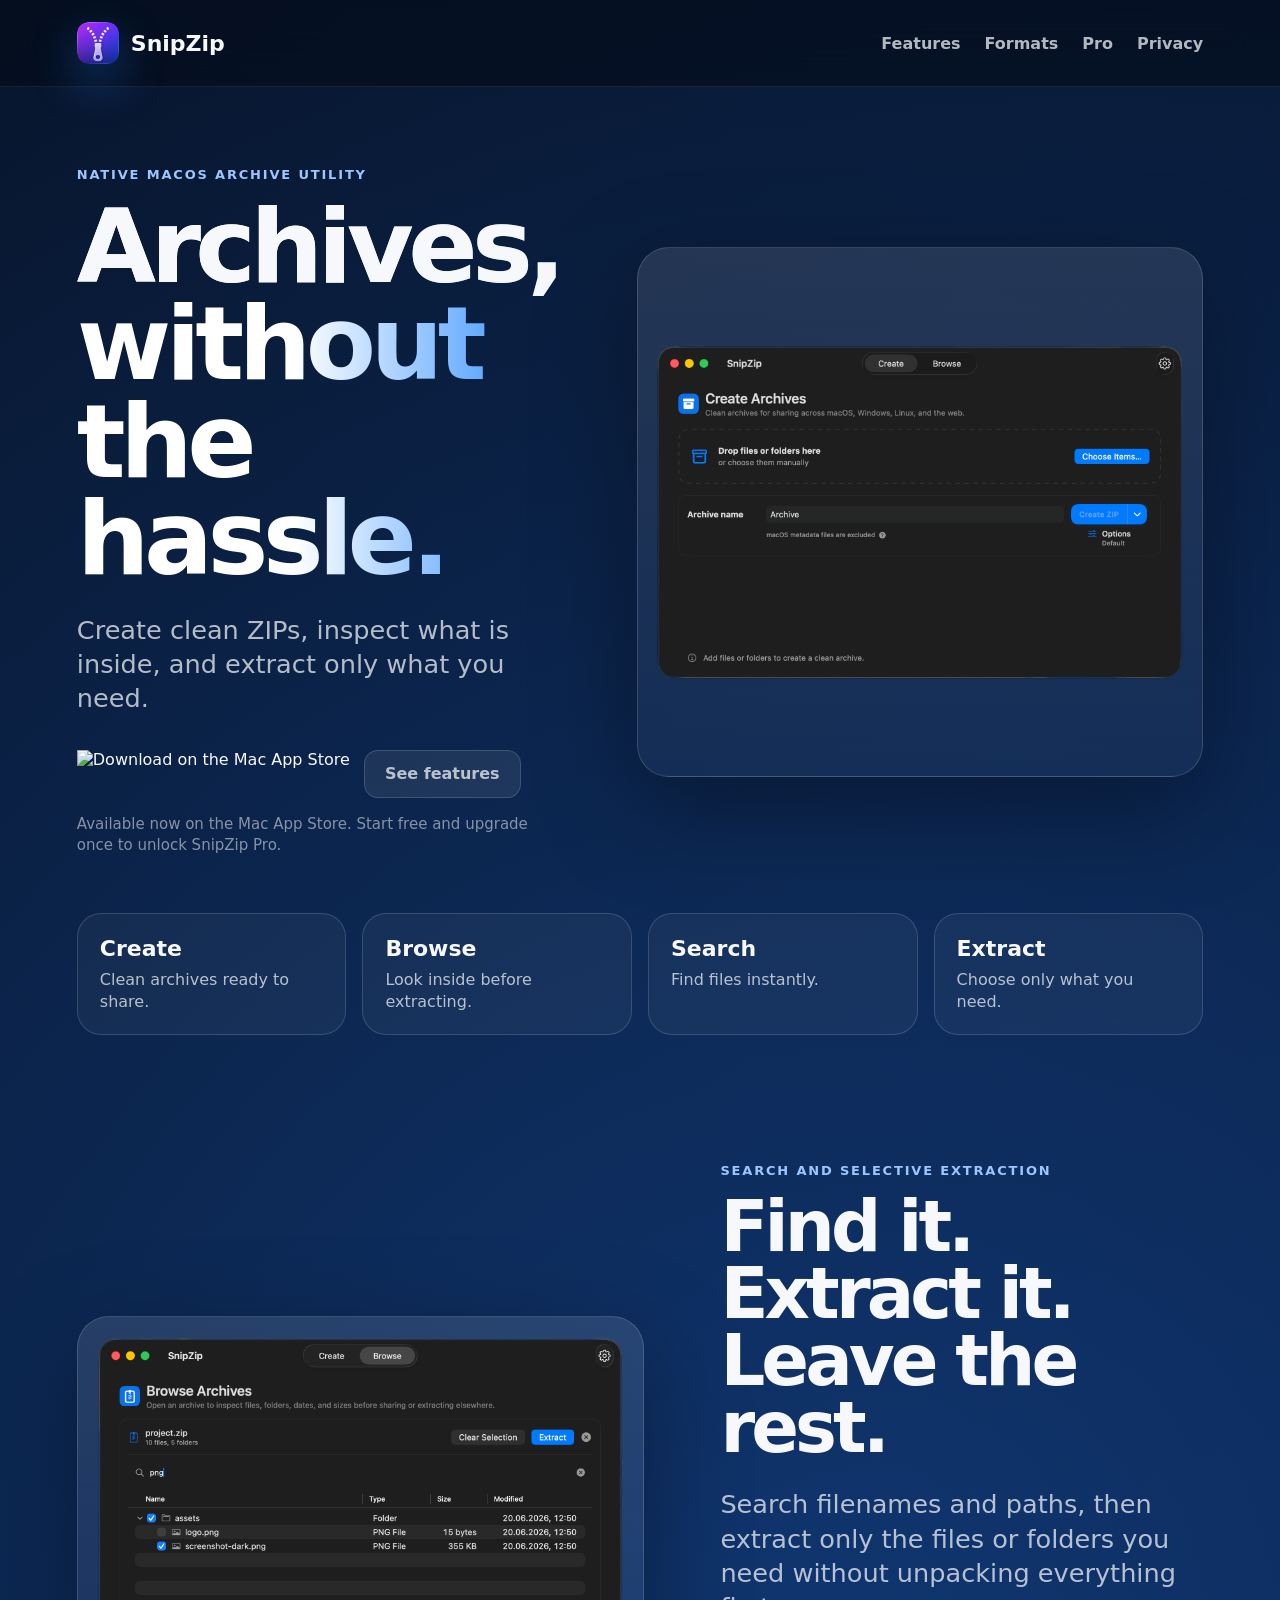
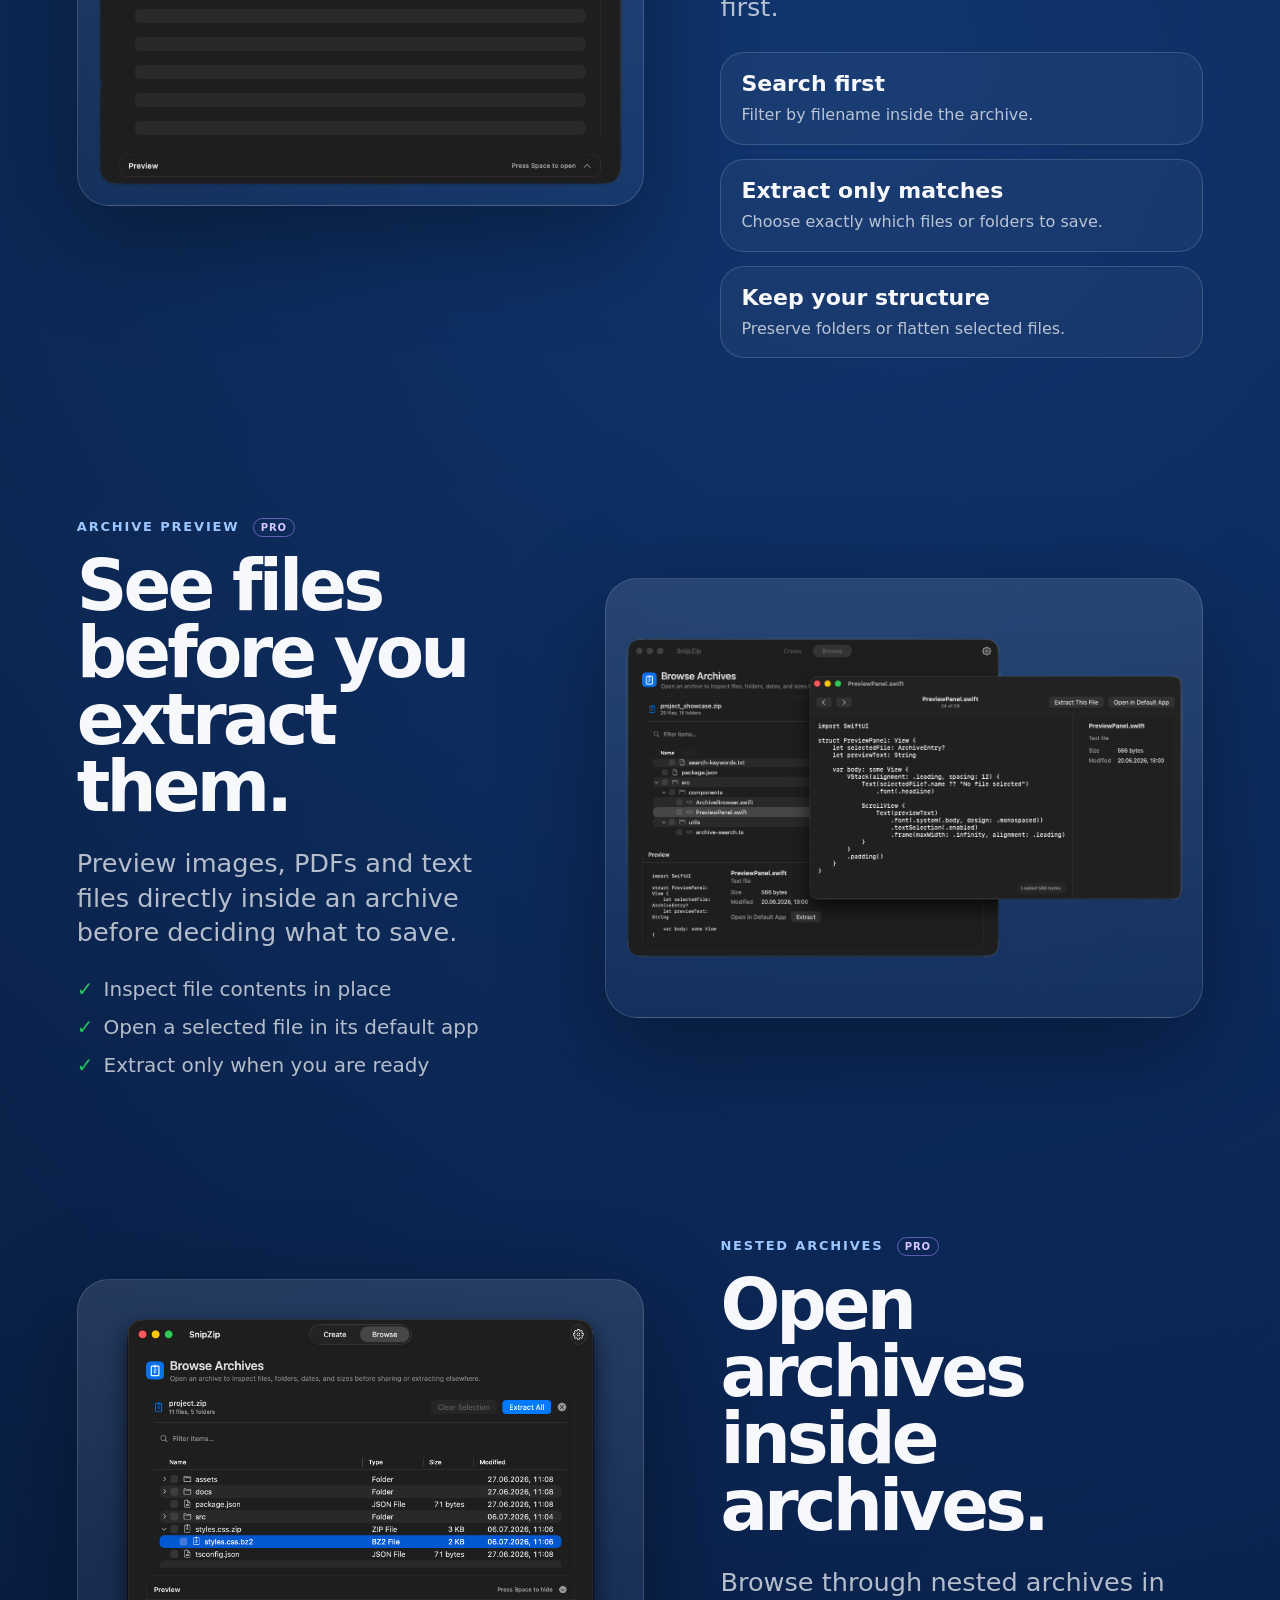
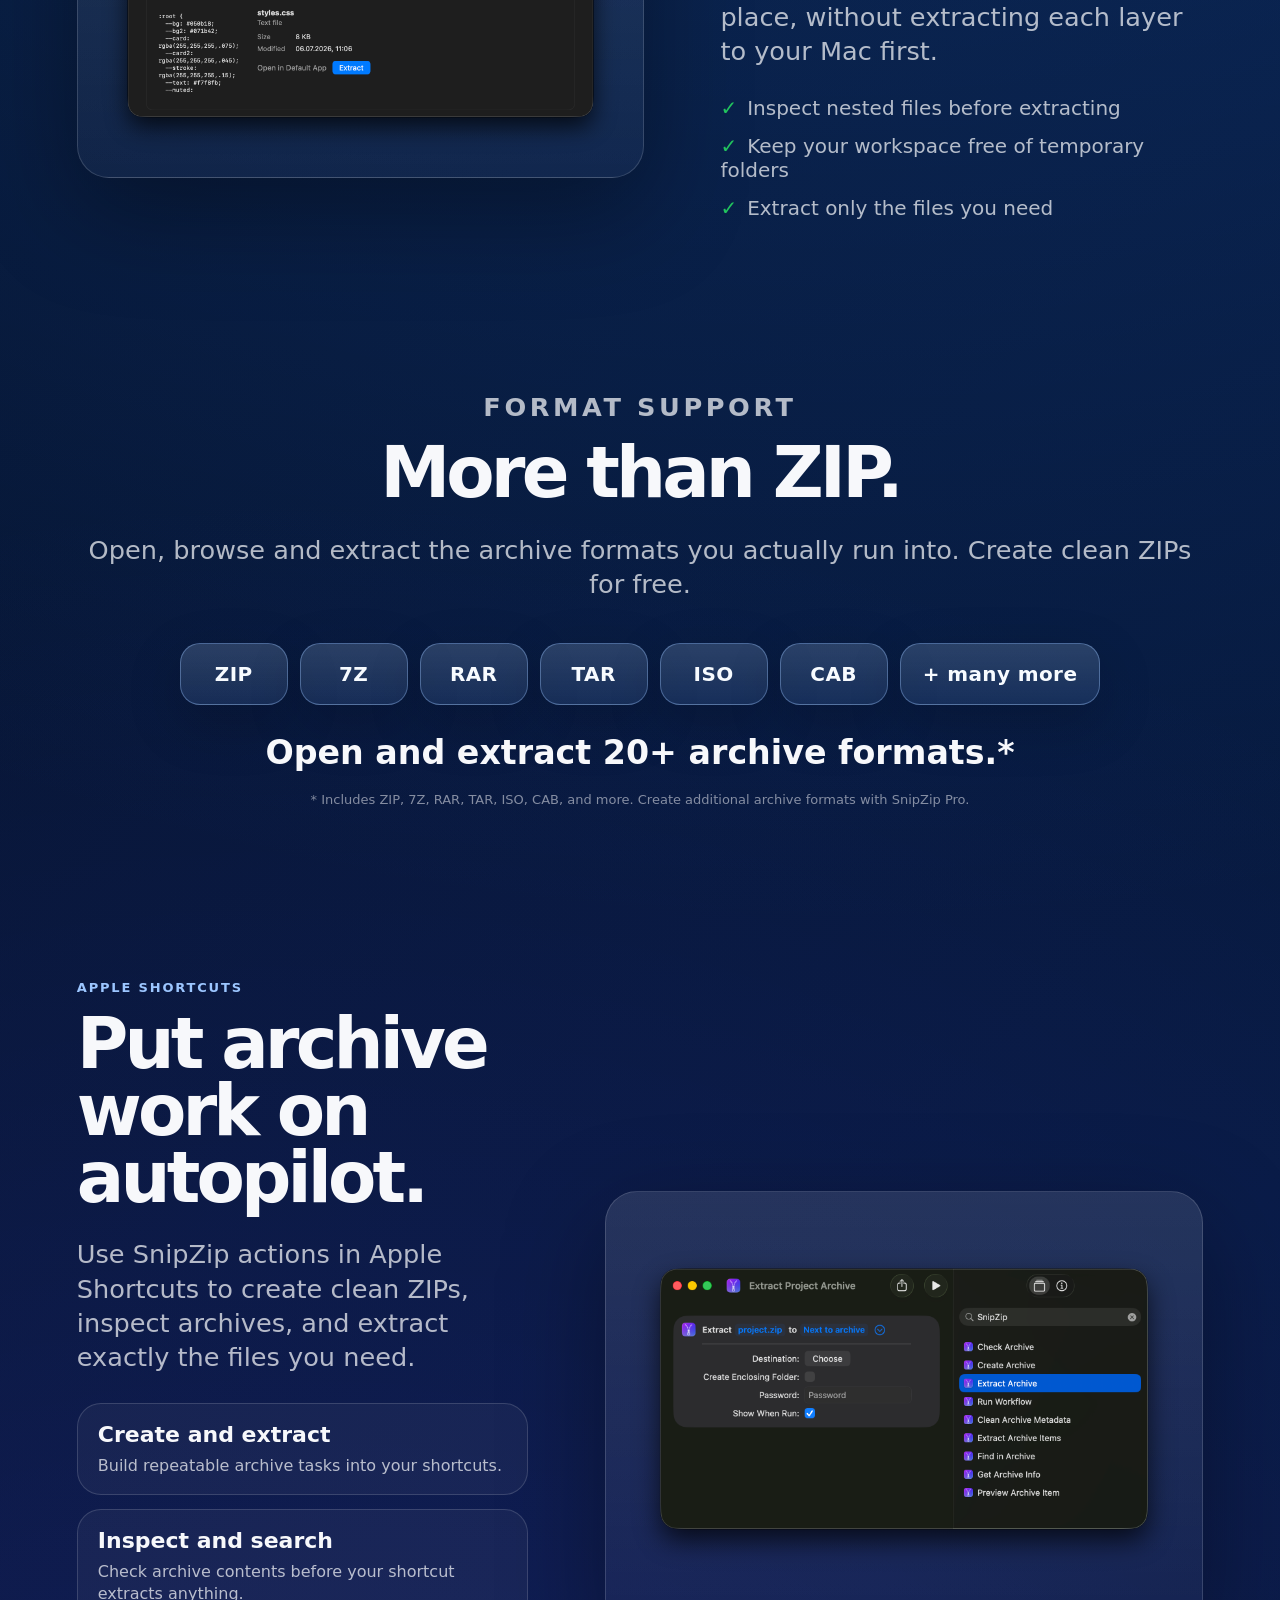
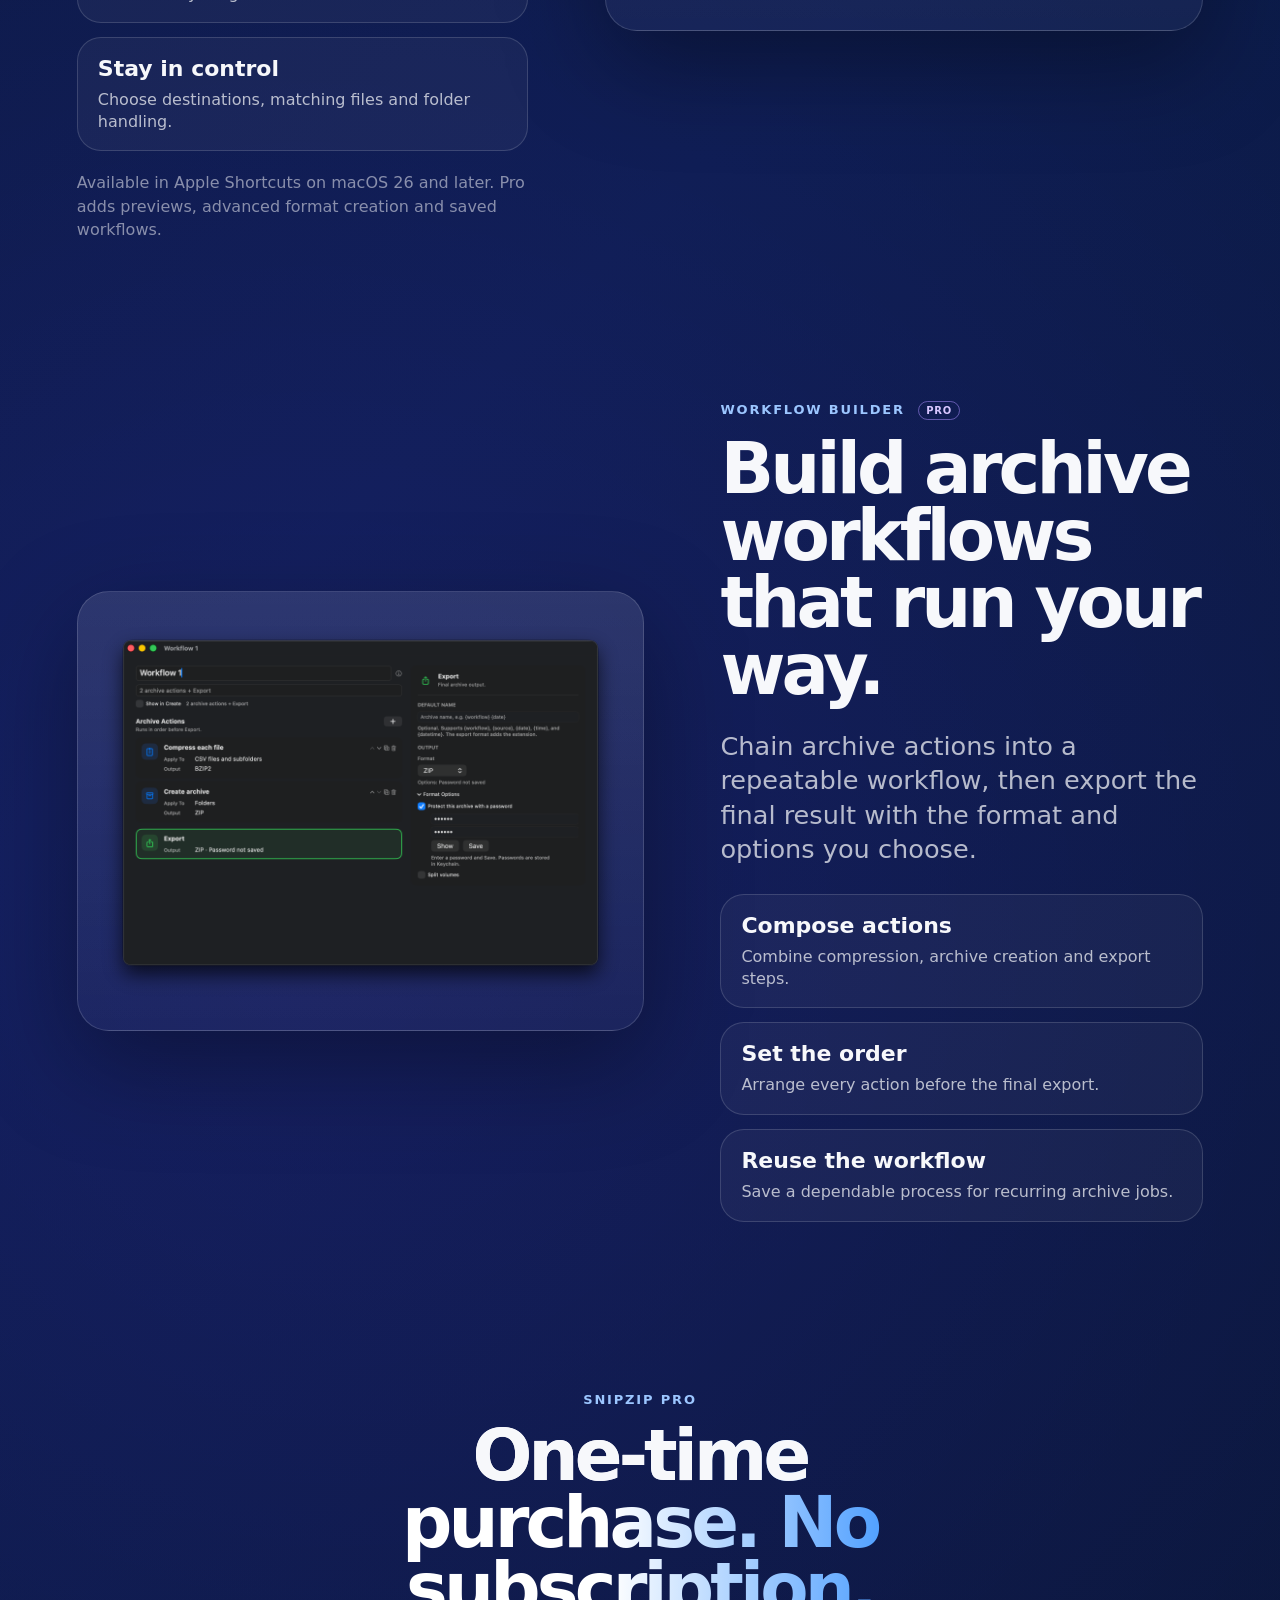
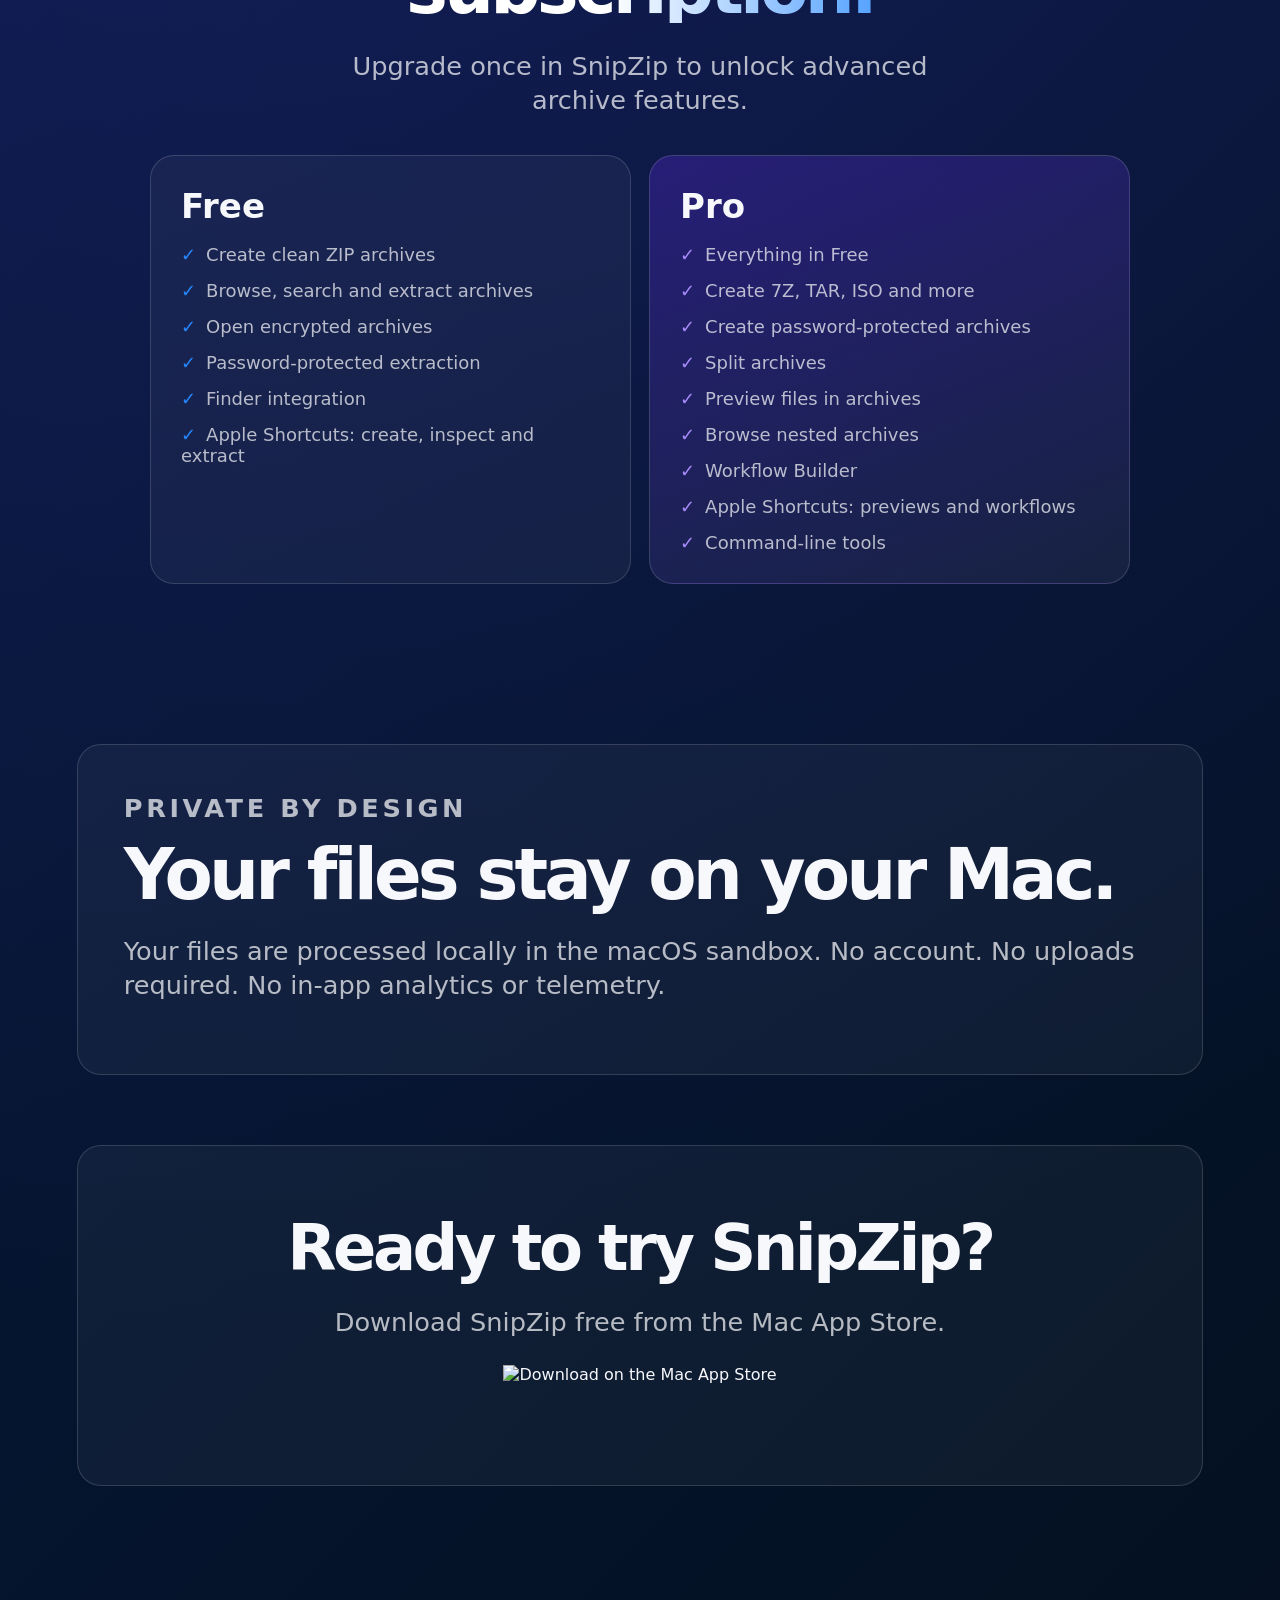
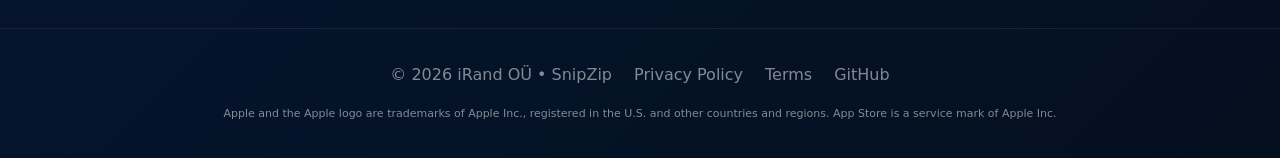
==== commit ef13c478: "Add files via upload" ====
--- a/docs/index.html
+++ b/docs/index.html
@@ -4,18 +4,18 @@
   <meta charset="utf-8" />
   <meta name="viewport" content="width=device-width, initial-scale=1" />
   <title>SnipZip — Archive Utility for macOS</title>
-  <meta name="description" content="SnipZip is a native macOS archive utility for clean ZIP creation, archive browsing, and selective extraction. Join the free beta on TestFlight." />
+  <meta name="description" content="SnipZip is a native macOS archive utility for clean ZIP creation, archive browsing, and selective extraction. Download it free from the Mac App Store." />
   <meta name="robots" content="index, follow" />
   <link rel="canonical" href="https://snipzip.app/" />
   <meta property="og:type" content="website" />
   <meta property="og:site_name" content="SnipZip" />
   <meta property="og:title" content="SnipZip — Archive Utility for macOS" />
-  <meta property="og:description" content="Create clean ZIP files, inspect archives, and extract only what you need with SnipZip for macOS. Join the free beta on TestFlight." />
+  <meta property="og:description" content="Create clean ZIP files, inspect archives, and extract only what you need with SnipZip for macOS. Download it free from the Mac App Store." />
   <meta property="og:url" content="https://snipzip.app/" />
   <meta property="og:image" content="https://snipzip.app/assets/icons/app-icon.png" />
   <meta name="twitter:card" content="summary" />
   <meta name="twitter:title" content="SnipZip — Archive Utility for macOS" />
-  <meta name="twitter:description" content="Create clean ZIP files, inspect archives, and extract only what you need with SnipZip for macOS. Join the free beta on TestFlight." />
+  <meta name="twitter:description" content="Create clean ZIP files, inspect archives, and extract only what you need with SnipZip for macOS. Download it free from the Mac App Store." />
   <meta name="twitter:image" content="https://snipzip.app/assets/icons/app-icon.png" />
   <link rel="shortcut icon" type="image/x-icon" href="./favicon.ico?v=4" />
   <link rel="icon" type="image/x-icon" href="./favicon.ico?v=4" />
@@ -32,7 +32,13 @@
       "operatingSystem": "macOS",
       "description": "SnipZip is a native macOS archive utility for clean ZIP creation, archive browsing, and selective extraction.",
       "url": "https://snipzip.app/",
-      "image": "https://snipzip.app/assets/icons/app-icon.png"
+      "image": "https://snipzip.app/assets/icons/app-icon.png",
+      "downloadUrl": "https://apps.apple.com/us/app/snipzip/id6782188699?mt=12",
+      "offers": {
+        "@type": "Offer",
+        "price": "0",
+        "priceCurrency": "USD"
+      }
     }
   </script>
 </head>
@@ -48,7 +54,7 @@
       <a href="#pro">Pro</a>
       <a href="#privacy">Privacy</a>
     </nav>
-    <a class="header-cta" href="https://testflight.apple.com/join/2ZzjVSYj">Join beta</a>
+    <a class="header-cta" href="https://apps.apple.com/us/app/snipzip/id6782188699?mt=12">Download</a>
   </header>
 
   <main id="top">
@@ -58,10 +64,12 @@
         <h1>Archives, without the hassle.</h1>
         <p class="lede">Create clean ZIPs, inspect what is inside, and extract only what you need.</p>
         <div class="cta-row">
-          <a class="button primary" href="https://testflight.apple.com/join/2ZzjVSYj">Join the free beta</a>
+          <a class="app-store-badge-link" href="https://apps.apple.com/us/app/snipzip/id6782188699?mt=12" aria-label="Download SnipZip on the Mac App Store">
+            <img class="app-store-badge" src="https://tools.applemediaservices.com/api/badges/download-on-the-mac-app-store/black/en-us?size=250x83" alt="Download on the Mac App Store" />
+          </a>
           <a class="button secondary" href="#features">See features</a>
         </div>
-        <p class="beta-note">SnipZip is currently in beta on TestFlight. The Mac App Store release is coming soon.</p>
+        <p class="store-note">Available now on the Mac App Store. Start free and upgrade once to unlock SnipZip Pro.</p>
       </div>
       <div class="screenshot-card large">
         <img src="assets/screenshots/create.png" alt="SnipZip create archives screen" />
@@ -171,7 +179,7 @@
       <div class="copy centered">
         <p class="eyebrow">SnipZip Pro</p>
         <h2>One-time purchase. No subscription.</h2>
-        <p>Available with the Mac App Store release. Upgrade once to unlock advanced archive features.</p>
+        <p>Upgrade once in SnipZip to unlock advanced archive features.</p>
       </div>
       <div class="comparison">
         <div class="plan">
@@ -212,8 +220,10 @@
 
     <section id="download" class="download-section">
       <h2>Ready to try SnipZip?</h2>
-      <p>Join the free beta today. The Mac App Store release is coming soon.</p>
-      <a class="button primary" href="https://testflight.apple.com/join/2ZzjVSYj">Join the free beta</a>
+      <p>Download SnipZip free from the Mac App Store.</p>
+      <a class="app-store-badge-link" href="https://apps.apple.com/us/app/snipzip/id6782188699?mt=12" aria-label="Download SnipZip on the Mac App Store">
+        <img class="app-store-badge" src="https://tools.applemediaservices.com/api/badges/download-on-the-mac-app-store/black/en-us?size=250x83" alt="Download on the Mac App Store" />
+      </a>
     </section>
   </main>
 
@@ -222,6 +232,7 @@
     <a href="privacy.html">Privacy Policy</a>
     <a href="terms.html">Terms</a>
     <a href="https://github.com/snipzip/snipzip">GitHub</a>
+    <span class="apple-trademark">Apple and the Apple logo are trademarks of Apple Inc., registered in the U.S. and other countries and regions. App Store is a service mark of Apple Inc.</span>
   </footer>
 </body>
 </html>
--- a/docs/styles.css
+++ b/docs/styles.css
@@ -101,7 +101,7 @@
 .hero h1, .pro-section h2 { background: linear-gradient(90deg, #fff 10%, #fff 45%, var(--blue)); -webkit-background-clip: text; background-clip: text; color: transparent; }
 
 .cta-row { display: flex; gap: 14px; flex-wrap: wrap; margin-top: 34px; }
-.copy p.beta-note { margin: 16px 0 0; color: var(--dim); font-size: 15px; line-height: 1.45; }
+.copy p.store-note { margin: 16px 0 0; color: var(--dim); font-size: 15px; line-height: 1.45; }
 .copy p.availability-note { margin: 20px 0 0; color: var(--dim); font-size: 16px; line-height: 1.45; }
 .button {
   display: inline-flex; align-items: center; justify-content: center;
@@ -111,6 +111,16 @@
 }
 .primary { background: linear-gradient(135deg, var(--blue), #6d35ff); box-shadow: 0 18px 50px rgba(37,136,255,.35); }
 .secondary { background: rgba(255,255,255,.08); color: var(--muted); }
+.app-store-badge-link {
+  display: inline-flex;
+  align-items: center;
+  justify-content: center;
+}
+.app-store-badge {
+  display: block;
+  width: auto;
+  height: 48px;
+}
 
 .screenshot-card {
   min-height: 440px;
@@ -278,8 +288,14 @@
   font-weight: 750;
 }
 footer {
-  display: flex; gap: 22px; align-items: center; justify-content: center;
+  display: flex; gap: 22px; align-items: center; justify-content: center; flex-wrap: wrap;
   color: var(--dim); padding: 36px 24px; border-top: 1px solid rgba(255,255,255,.08);
+}
+.apple-trademark {
+  flex-basis: 100%;
+  text-align: center;
+  font-size: 11px;
+  line-height: 1.45;
 }
 
 @media (max-width: 980px) {
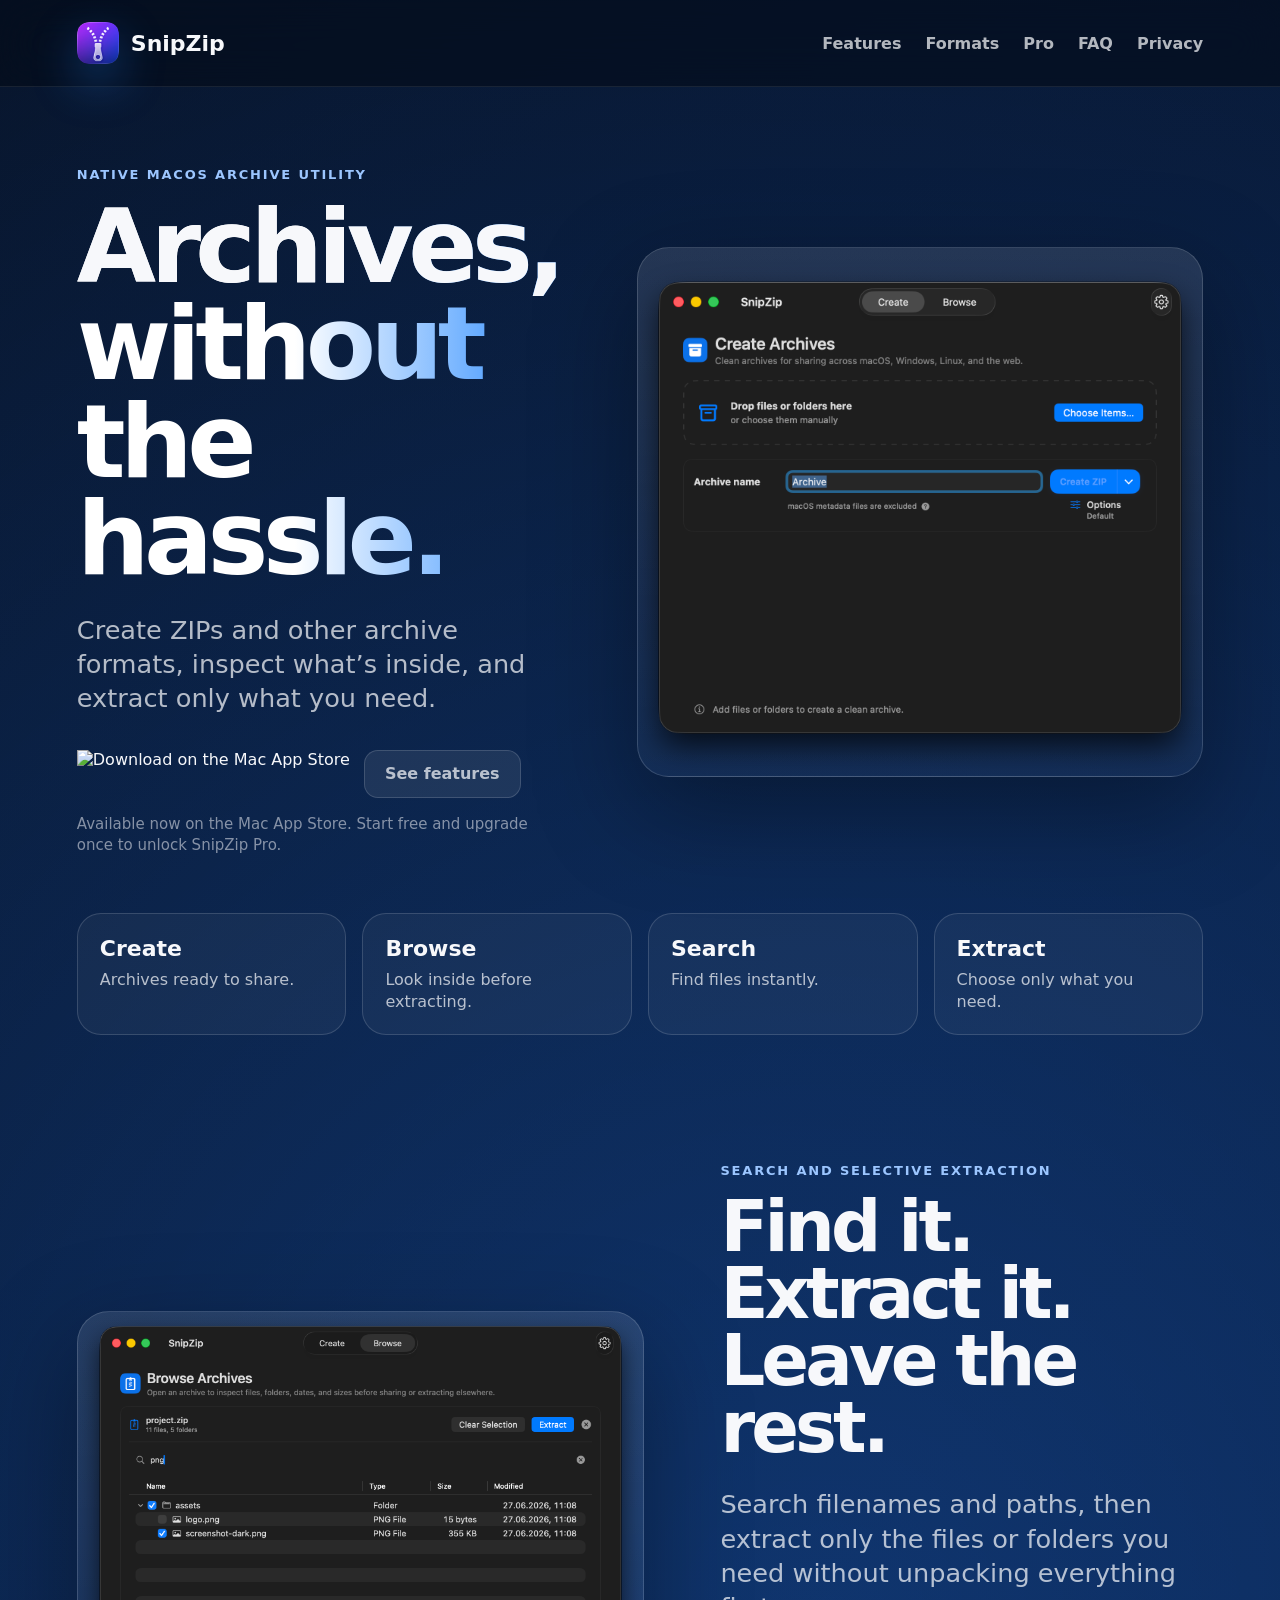
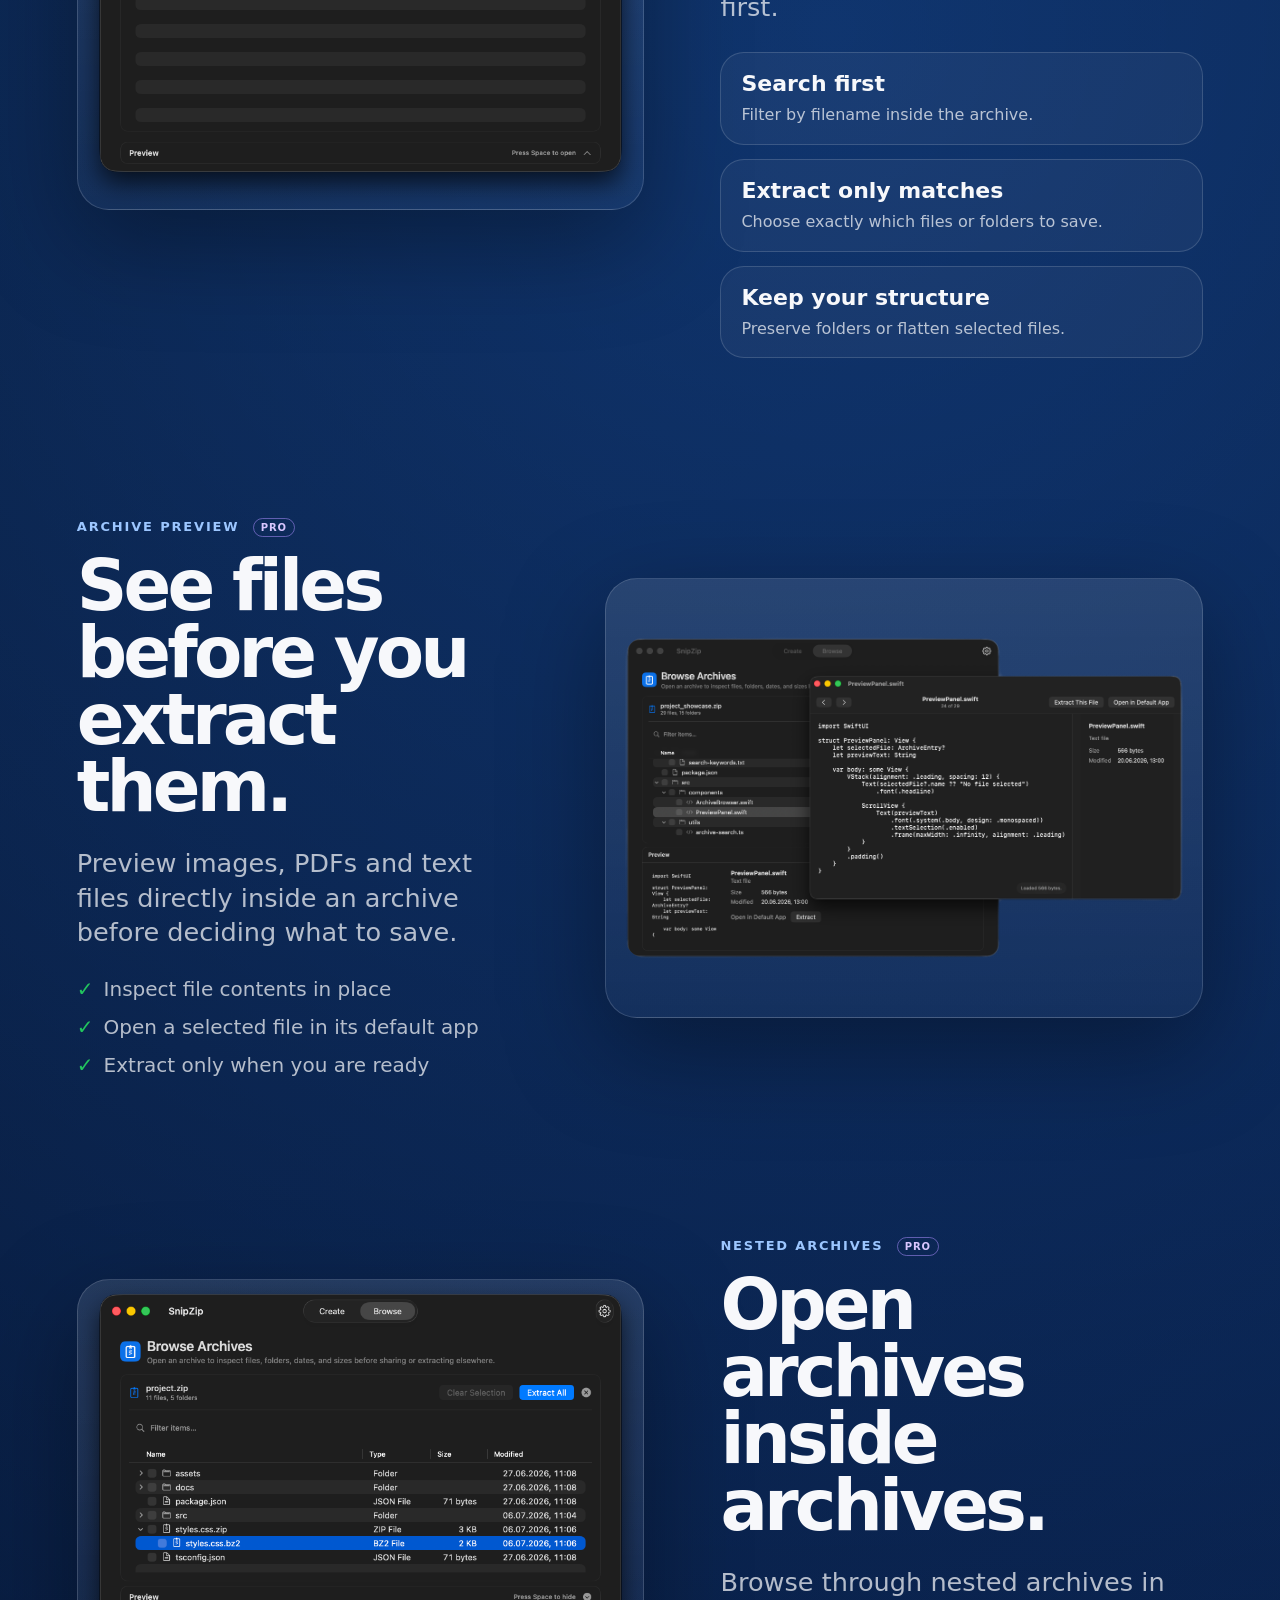
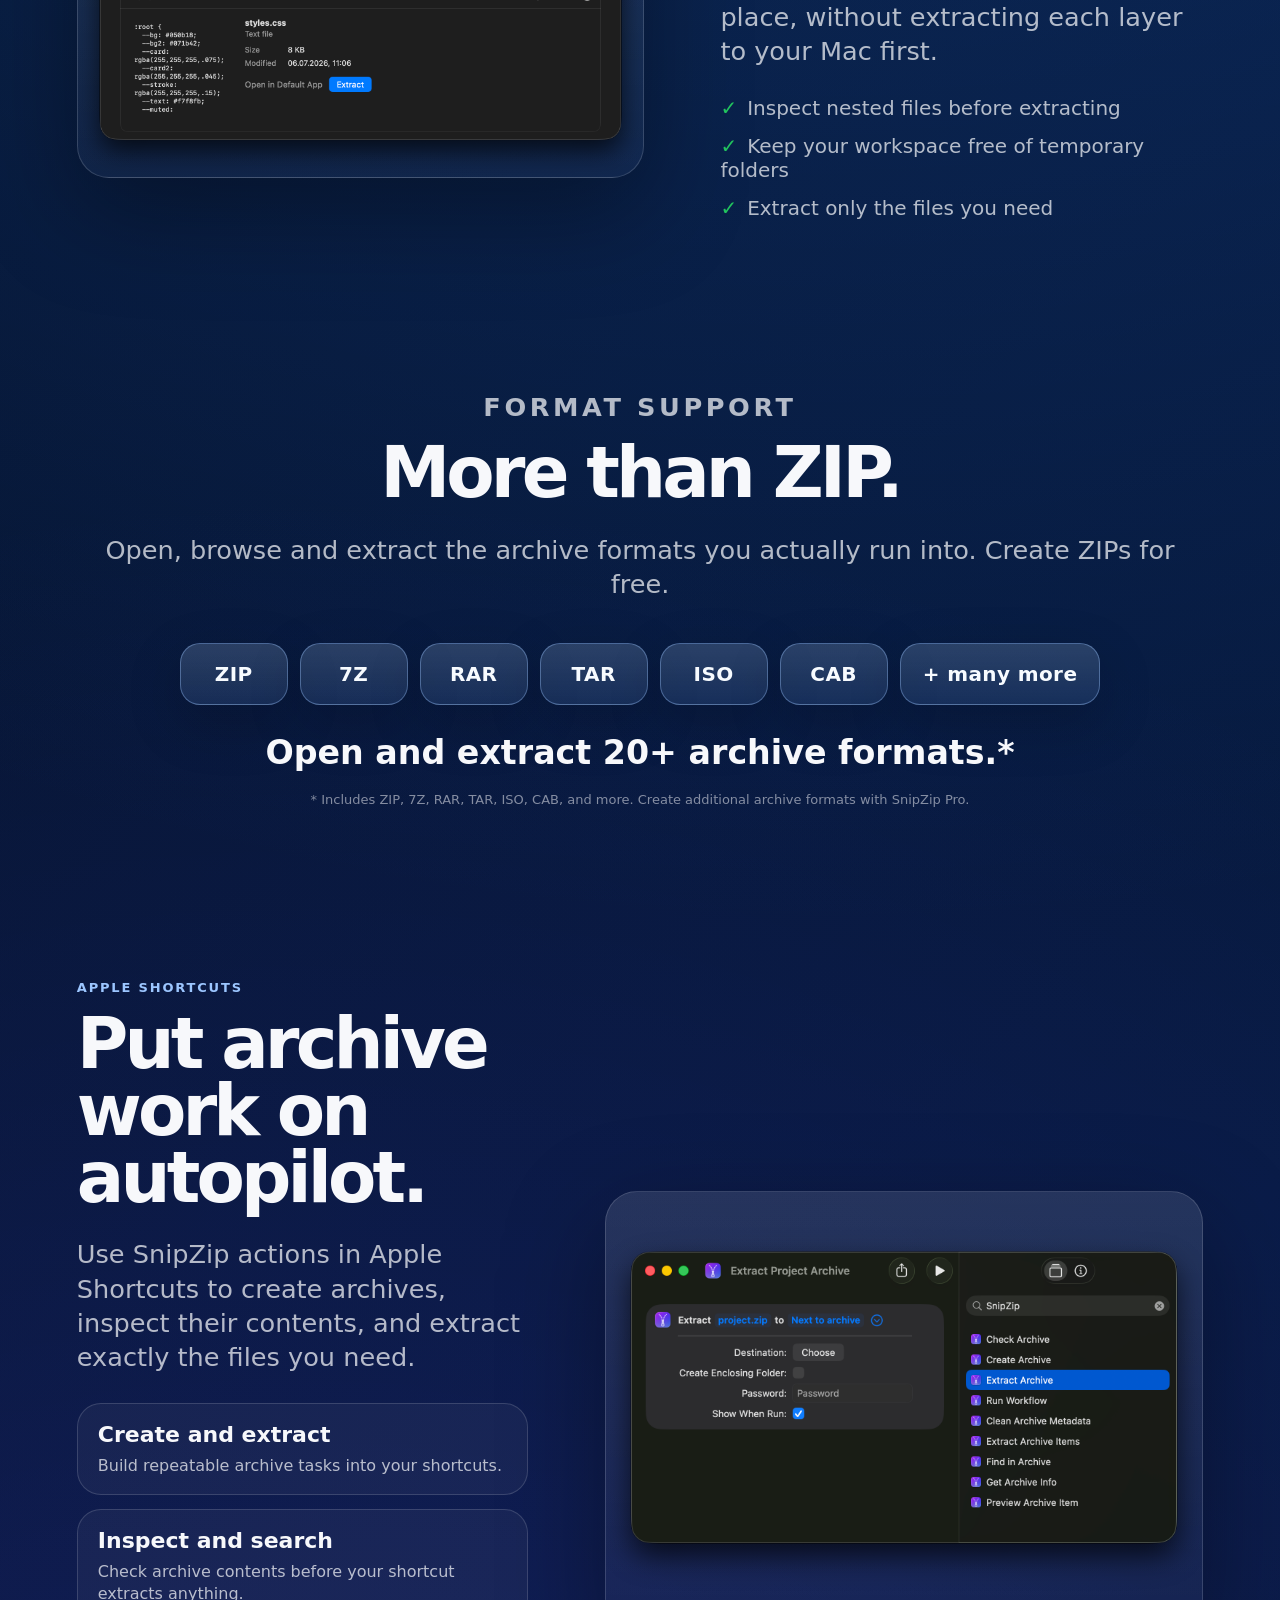
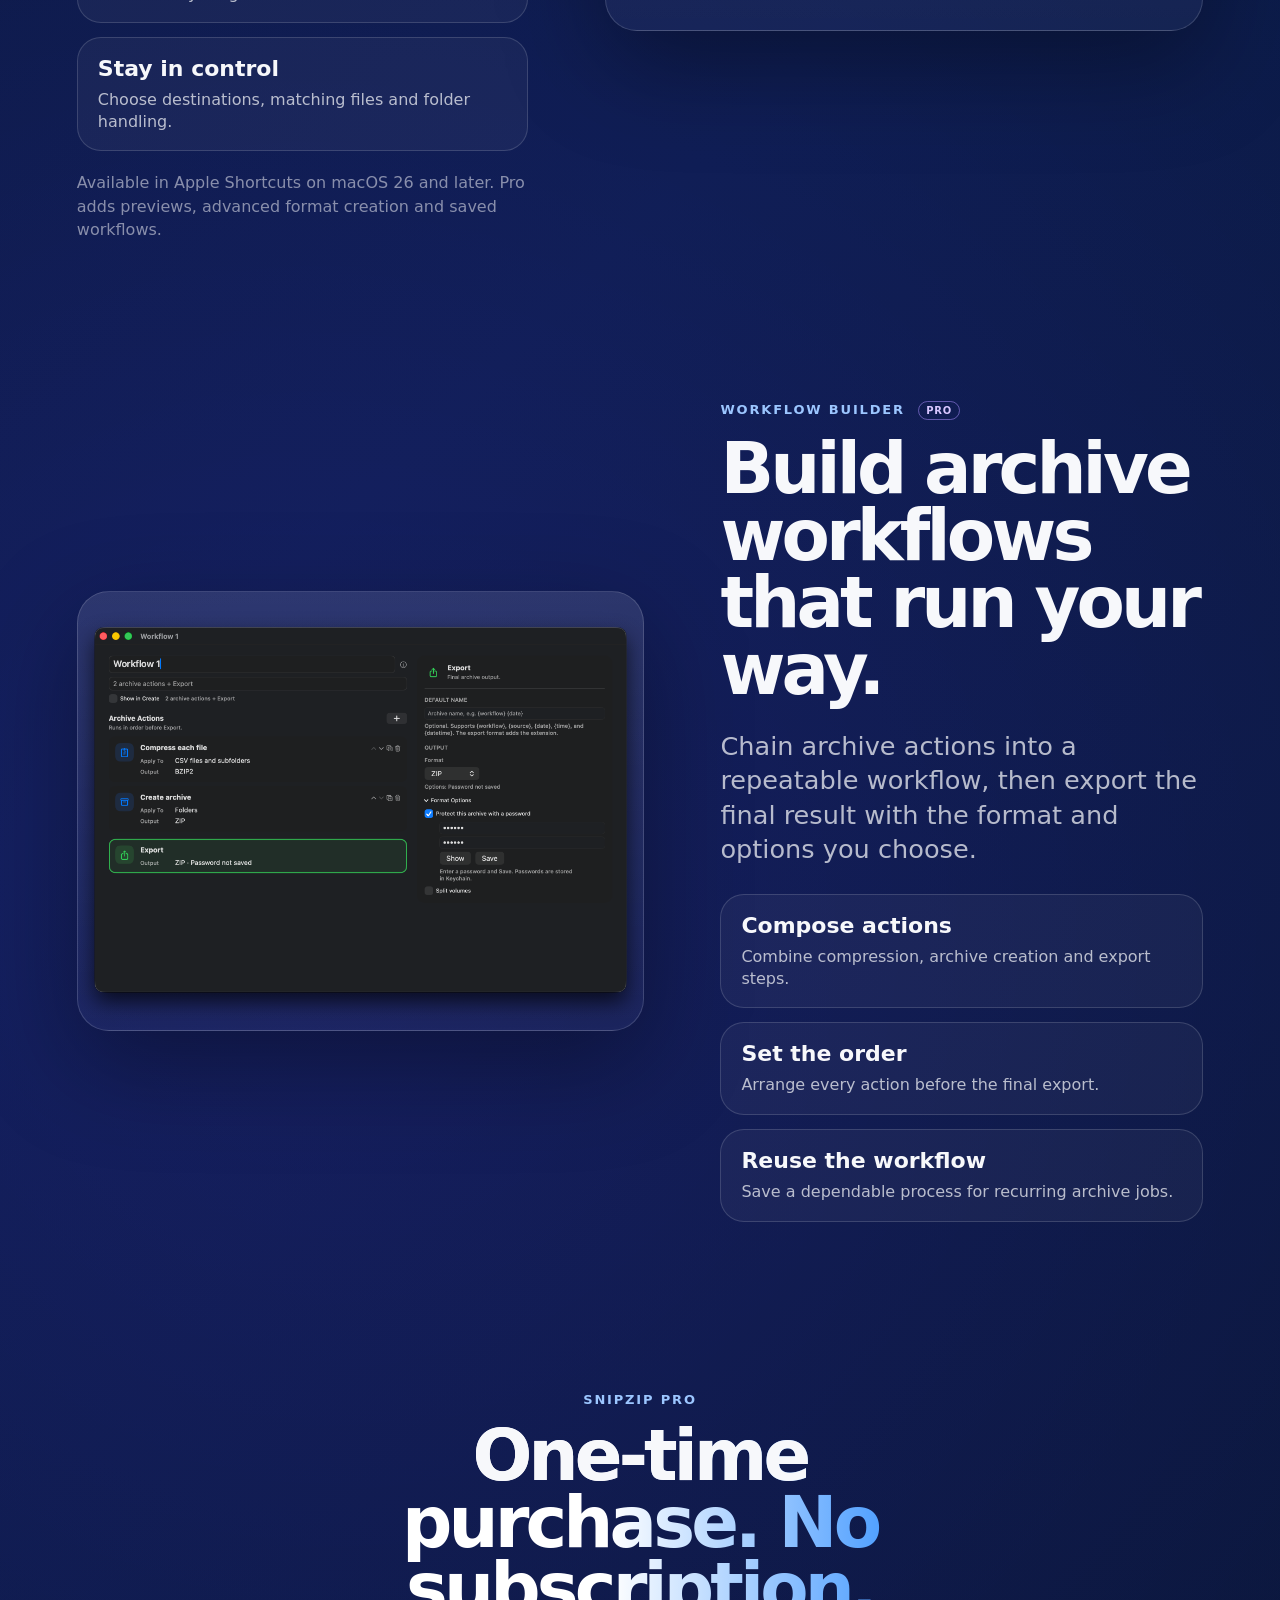
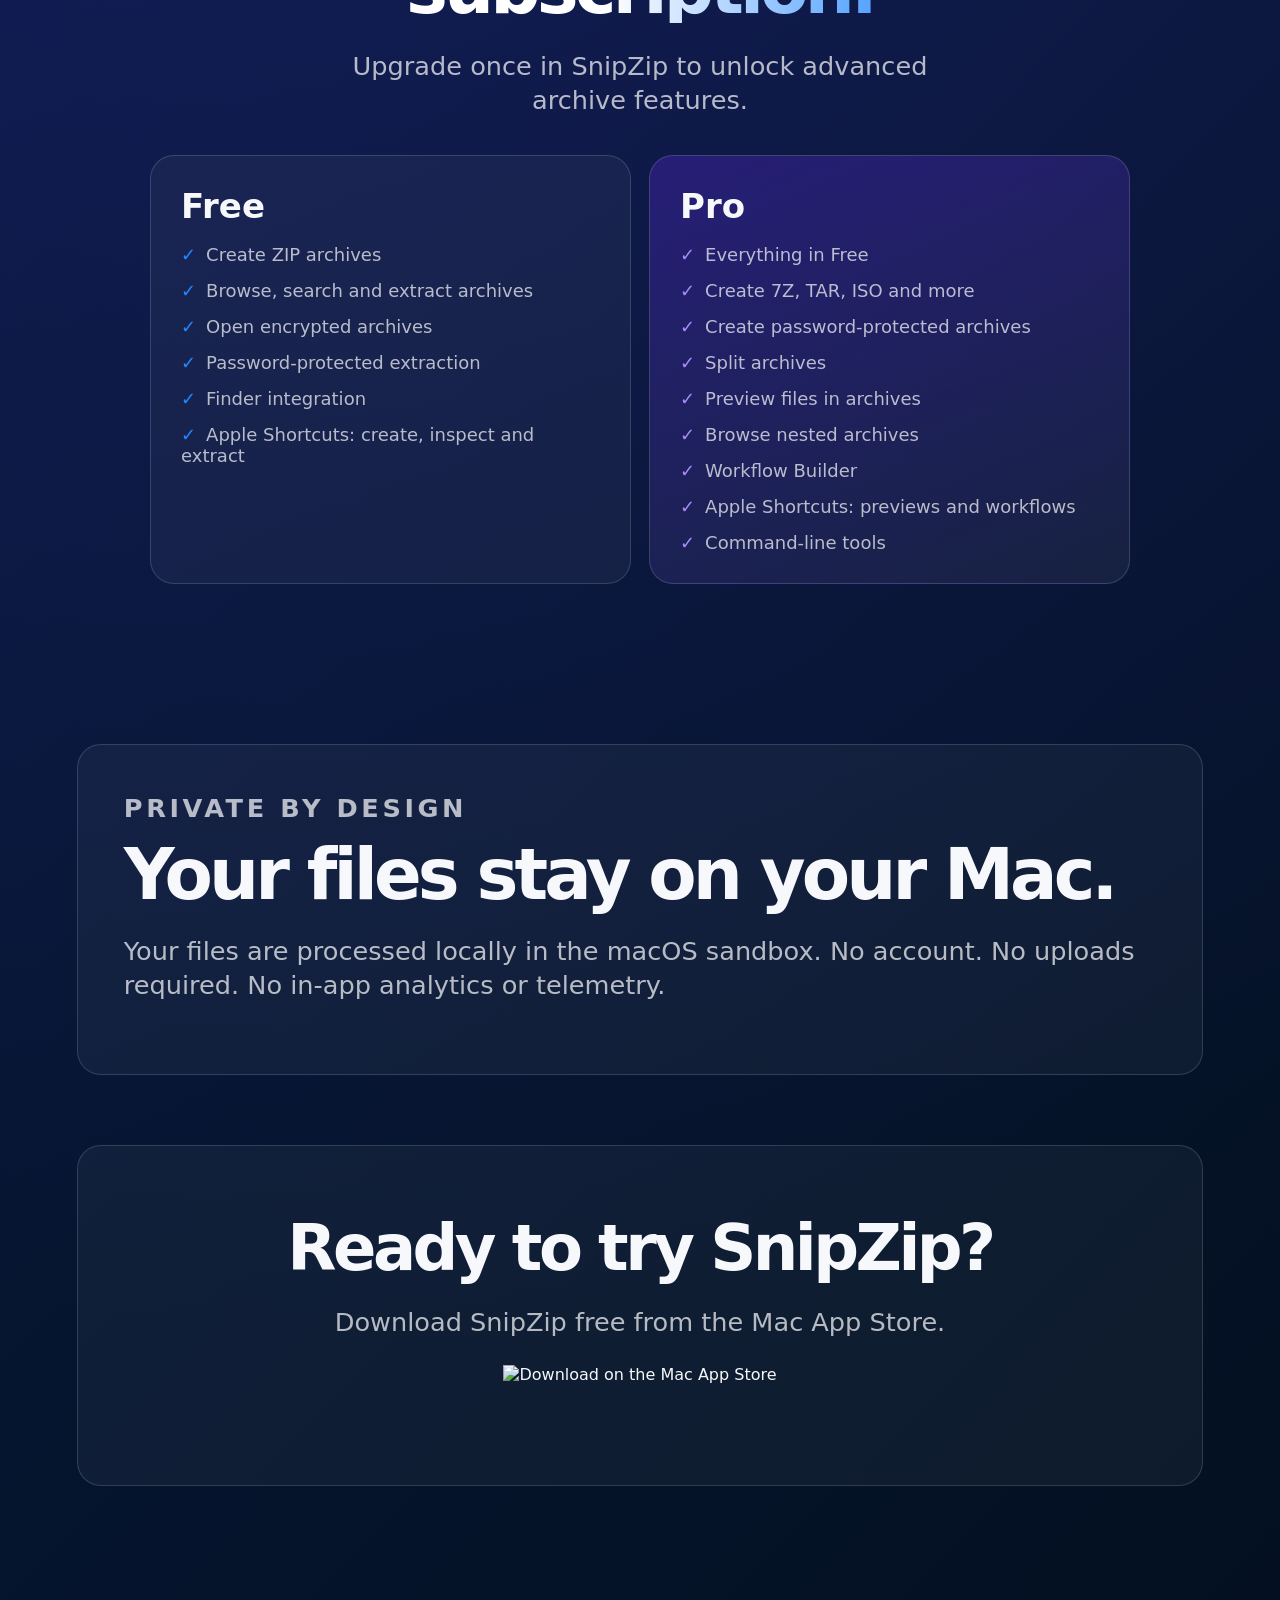
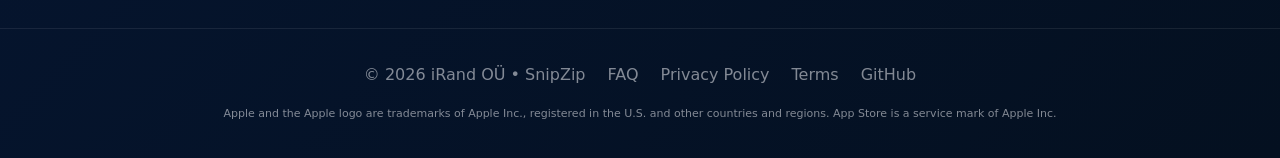
==== commit b10696b9: "Add files via upload" ====
--- a/docs/index.html
+++ b/docs/index.html
@@ -4,18 +4,18 @@
   <meta charset="utf-8" />
   <meta name="viewport" content="width=device-width, initial-scale=1" />
   <title>SnipZip — Archive Utility for macOS</title>
-  <meta name="description" content="SnipZip is a native macOS archive utility for clean ZIP creation, archive browsing, and selective extraction. Download it free from the Mac App Store." />
+  <meta name="description" content="SnipZip is a native macOS archive utility for ZIP creation, archive browsing, and selective extraction. Download it free from the Mac App Store." />
   <meta name="robots" content="index, follow" />
   <link rel="canonical" href="https://snipzip.app/" />
   <meta property="og:type" content="website" />
   <meta property="og:site_name" content="SnipZip" />
   <meta property="og:title" content="SnipZip — Archive Utility for macOS" />
-  <meta property="og:description" content="Create clean ZIP files, inspect archives, and extract only what you need with SnipZip for macOS. Download it free from the Mac App Store." />
+  <meta property="og:description" content="Create ZIP files, inspect archives, and extract only what you need with SnipZip for macOS. Download it free from the Mac App Store." />
   <meta property="og:url" content="https://snipzip.app/" />
   <meta property="og:image" content="https://snipzip.app/assets/icons/app-icon.png" />
   <meta name="twitter:card" content="summary" />
   <meta name="twitter:title" content="SnipZip — Archive Utility for macOS" />
-  <meta name="twitter:description" content="Create clean ZIP files, inspect archives, and extract only what you need with SnipZip for macOS. Download it free from the Mac App Store." />
+  <meta name="twitter:description" content="Create ZIP files, inspect archives, and extract only what you need with SnipZip for macOS. Download it free from the Mac App Store." />
   <meta name="twitter:image" content="https://snipzip.app/assets/icons/app-icon.png" />
   <link rel="shortcut icon" type="image/x-icon" href="./favicon.ico?v=4" />
   <link rel="icon" type="image/x-icon" href="./favicon.ico?v=4" />
@@ -30,7 +30,7 @@
       "name": "SnipZip",
       "applicationCategory": "UtilitiesApplication",
       "operatingSystem": "macOS",
-      "description": "SnipZip is a native macOS archive utility for clean ZIP creation, archive browsing, and selective extraction.",
+      "description": "SnipZip is a native macOS archive utility for ZIP creation, archive browsing, and selective extraction.",
       "url": "https://snipzip.app/",
       "image": "https://snipzip.app/assets/icons/app-icon.png",
       "downloadUrl": "https://apps.apple.com/us/app/snipzip/id6782188699?mt=12",
@@ -52,6 +52,7 @@
       <a href="#features">Features</a>
       <a href="#formats">Formats</a>
       <a href="#pro">Pro</a>
+      <a href="faq.html">FAQ</a>
       <a href="#privacy">Privacy</a>
     </nav>
     <a class="header-cta" href="https://apps.apple.com/us/app/snipzip/id6782188699?mt=12">Download</a>
@@ -62,7 +63,7 @@
       <div class="copy">
         <p class="eyebrow">Native macOS archive utility</p>
         <h1>Archives, without the hassle.</h1>
-        <p class="lede">Create clean ZIPs, inspect what is inside, and extract only what you need.</p>
+        <p class="lede">Create ZIPs and other archive formats, inspect what’s inside, and extract only what you need.</p>
         <div class="cta-row">
           <a class="app-store-badge-link" href="https://apps.apple.com/us/app/snipzip/id6782188699?mt=12" aria-label="Download SnipZip on the Mac App Store">
             <img class="app-store-badge" src="https://tools.applemediaservices.com/api/badges/download-on-the-mac-app-store/black/en-us?size=250x83" alt="Download on the Mac App Store" />
@@ -77,7 +78,7 @@
     </section>
 
     <section class="feature-strip" aria-label="Core workflow">
-      <div><strong>Create</strong><span>Clean archives ready to share.</span></div>
+      <div><strong>Create</strong><span>Archives ready to share.</span></div>
       <div><strong>Browse</strong><span>Look inside before extracting.</span></div>
       <div><strong>Search</strong><span>Find files instantly.</span></div>
       <div><strong>Extract</strong><span>Choose only what you need.</span></div>
@@ -111,7 +112,7 @@
         </ul>
       </div>
       <div class="screenshot-card">
-        <img src="assets/screenshots/previewwindow.png" alt="SnipZip preview window showing an archive item" />
+        <img class="preview-composition" src="assets/screenshots/previewwindow.png" alt="SnipZip preview window showing an archive item" />
       </div>
     </section>
 
@@ -134,7 +135,7 @@
     <section id="formats" class="formats-section">
       <p class="eyebrow">Format support</p>
       <h2>More than ZIP.</h2>
-      <p>Open, browse and extract the archive formats you actually run into. Create clean ZIPs for free.</p>
+      <p>Open, browse and extract the archive formats you actually run into. Create ZIPs for free.</p>
       <div class="format-hero-pills" aria-label="Popular supported formats">
         <span>ZIP</span><span>7Z</span><span>RAR</span><span>TAR</span><span>ISO</span><span>CAB</span><span>+ many more</span>
       </div>
@@ -146,7 +147,7 @@
       <div class="copy">
         <p class="eyebrow">Apple Shortcuts</p>
         <h2>Put archive work on autopilot.</h2>
-        <p>Use SnipZip actions in Apple Shortcuts to create clean ZIPs, inspect archives, and extract exactly the files you need.</p>
+        <p>Use SnipZip actions in Apple Shortcuts to create archives, inspect their contents, and extract exactly the files you need.</p>
         <div class="mini-features">
           <div><strong>Create and extract</strong><span>Build repeatable archive tasks into your shortcuts.</span></div>
           <div><strong>Inspect and search</strong><span>Check archive contents before your shortcut extracts anything.</span></div>
@@ -161,7 +162,7 @@
 
     <section class="section-grid reverse">
       <div class="screenshot-card">
-        <img src="assets/screenshots/workflow builder.png" alt="SnipZip Workflow Builder showing archive actions and export options" />
+        <img class="workflow-screenshot" src="assets/screenshots/workflow builder.png" alt="SnipZip Workflow Builder showing archive actions and export options" />
       </div>
       <div class="copy">
         <p class="eyebrow">Workflow Builder <span class="feature-badge">Pro</span></p>
@@ -185,7 +186,7 @@
         <div class="plan">
           <h3>Free</h3>
           <ul>
-            <li>Create clean ZIP archives</li>
+            <li>Create ZIP archives</li>
             <li>Browse, search and extract archives</li>
             <li>Open encrypted archives</li>
             <li>Password-protected extraction</li>
@@ -229,6 +230,7 @@
 
   <footer>
     <span>© 2026 iRand OÜ • SnipZip</span>
+    <a href="faq.html">FAQ</a>
     <a href="privacy.html">Privacy Policy</a>
     <a href="terms.html">Terms</a>
     <a href="https://github.com/snipzip/snipzip">GitHub</a>
--- a/docs/styles.css
+++ b/docs/styles.css
@@ -131,14 +131,25 @@
   padding: 18px;
   display: grid;
   place-items: center;
+  overflow: hidden;
 }
 .screenshot-card.large { min-height: 530px; }
+.hero .screenshot-card img {
+  transform: translateY(2%) scale(1.15);
+}
 .screenshot-card img {
   display: block;
   width: 100%;
   max-height: 100%;
   border-radius: 24px;
   object-fit: contain;
+  transform: scale(1.12);
+}
+.screenshot-card img.preview-composition {
+  transform: none;
+}
+.screenshot-card img.workflow-screenshot {
+  transform: translateY(2%) scale(1.12);
 }
 .placeholder {
   width: 100%; height: 100%; min-height: inherit;
@@ -284,6 +295,109 @@
   margin: 8px 0;
 }
 .legal-content a {
+  color: #cfe2ff;
+  font-weight: 750;
+}
+.faq-page {
+  max-width: 1040px;
+  margin: 0 auto;
+  padding-top: 80px;
+}
+.faq-hero {
+  padding: 48px 0 44px;
+}
+.faq-hero h1 {
+  max-width: 900px;
+  background: linear-gradient(90deg, #fff 10%, #fff 48%, var(--blue));
+  -webkit-background-clip: text;
+  background-clip: text;
+  color: transparent;
+}
+.faq-hero .lede {
+  max-width: 720px;
+}
+.faq-list {
+  display: grid;
+  gap: 14px;
+}
+.faq-item {
+  border: 1px solid var(--stroke);
+  border-radius: 22px;
+  background: var(--card2);
+  overflow: hidden;
+}
+.faq-item[open] {
+  border-color: rgba(74, 151, 255, .55);
+  background: rgba(255,255,255,.06);
+}
+.faq-item summary {
+  position: relative;
+  padding: 24px 64px 24px 26px;
+  color: var(--text);
+  font-size: clamp(20px, 2.2vw, 27px);
+  font-weight: 750;
+  line-height: 1.25;
+  cursor: pointer;
+  list-style: none;
+}
+.faq-item summary::-webkit-details-marker {
+  display: none;
+}
+.faq-item summary::after {
+  content: "+";
+  position: absolute;
+  top: 50%;
+  right: 26px;
+  color: #9cc6ff;
+  font-size: 30px;
+  font-weight: 400;
+  transform: translateY(-50%);
+}
+.faq-item[open] summary::after {
+  content: "−";
+}
+.faq-answer {
+  padding: 24px 26px 28px;
+  border-top: 1px solid rgba(255,255,255,.1);
+  color: var(--muted);
+  font-size: 18px;
+  line-height: 1.65;
+}
+.faq-answer p {
+  margin: 0 0 14px;
+}
+.faq-answer p:last-child {
+  margin-bottom: 0;
+}
+.faq-answer ol {
+  margin: 0 0 20px;
+  padding-left: 1.3em;
+}
+.faq-answer li {
+  margin: 8px 0;
+  padding-left: .25em;
+}
+.faq-note {
+  color: var(--dim);
+  font-size: 15px;
+}
+.faq-video {
+  display: block;
+  width: 100%;
+  height: auto;
+  margin-top: 24px;
+  border: 1px solid rgba(255,255,255,.14);
+  border-radius: 18px;
+  background: #02050a;
+}
+.faq-contact {
+  margin: 42px 0 10px;
+  text-align: center;
+  color: var(--muted);
+  font-size: 18px;
+}
+.faq-contact a,
+.faq-answer a {
   color: #cfe2ff;
   font-weight: 750;
 }
@@ -321,5 +435,10 @@
   .site-header { padding-inline: 18px; }
   .feature-strip { grid-template-columns: 1fr; }
   .format-hero-pills span { flex: 1 1 calc(50% - 12px); min-width: 0; }
+  .faq-page { padding-top: 44px; }
+  .faq-hero { padding-top: 34px; }
+  .faq-item summary { padding: 20px 54px 20px 20px; }
+  .faq-item summary::after { right: 20px; }
+  .faq-answer { padding: 20px; }
   footer { flex-wrap: wrap; }
 }
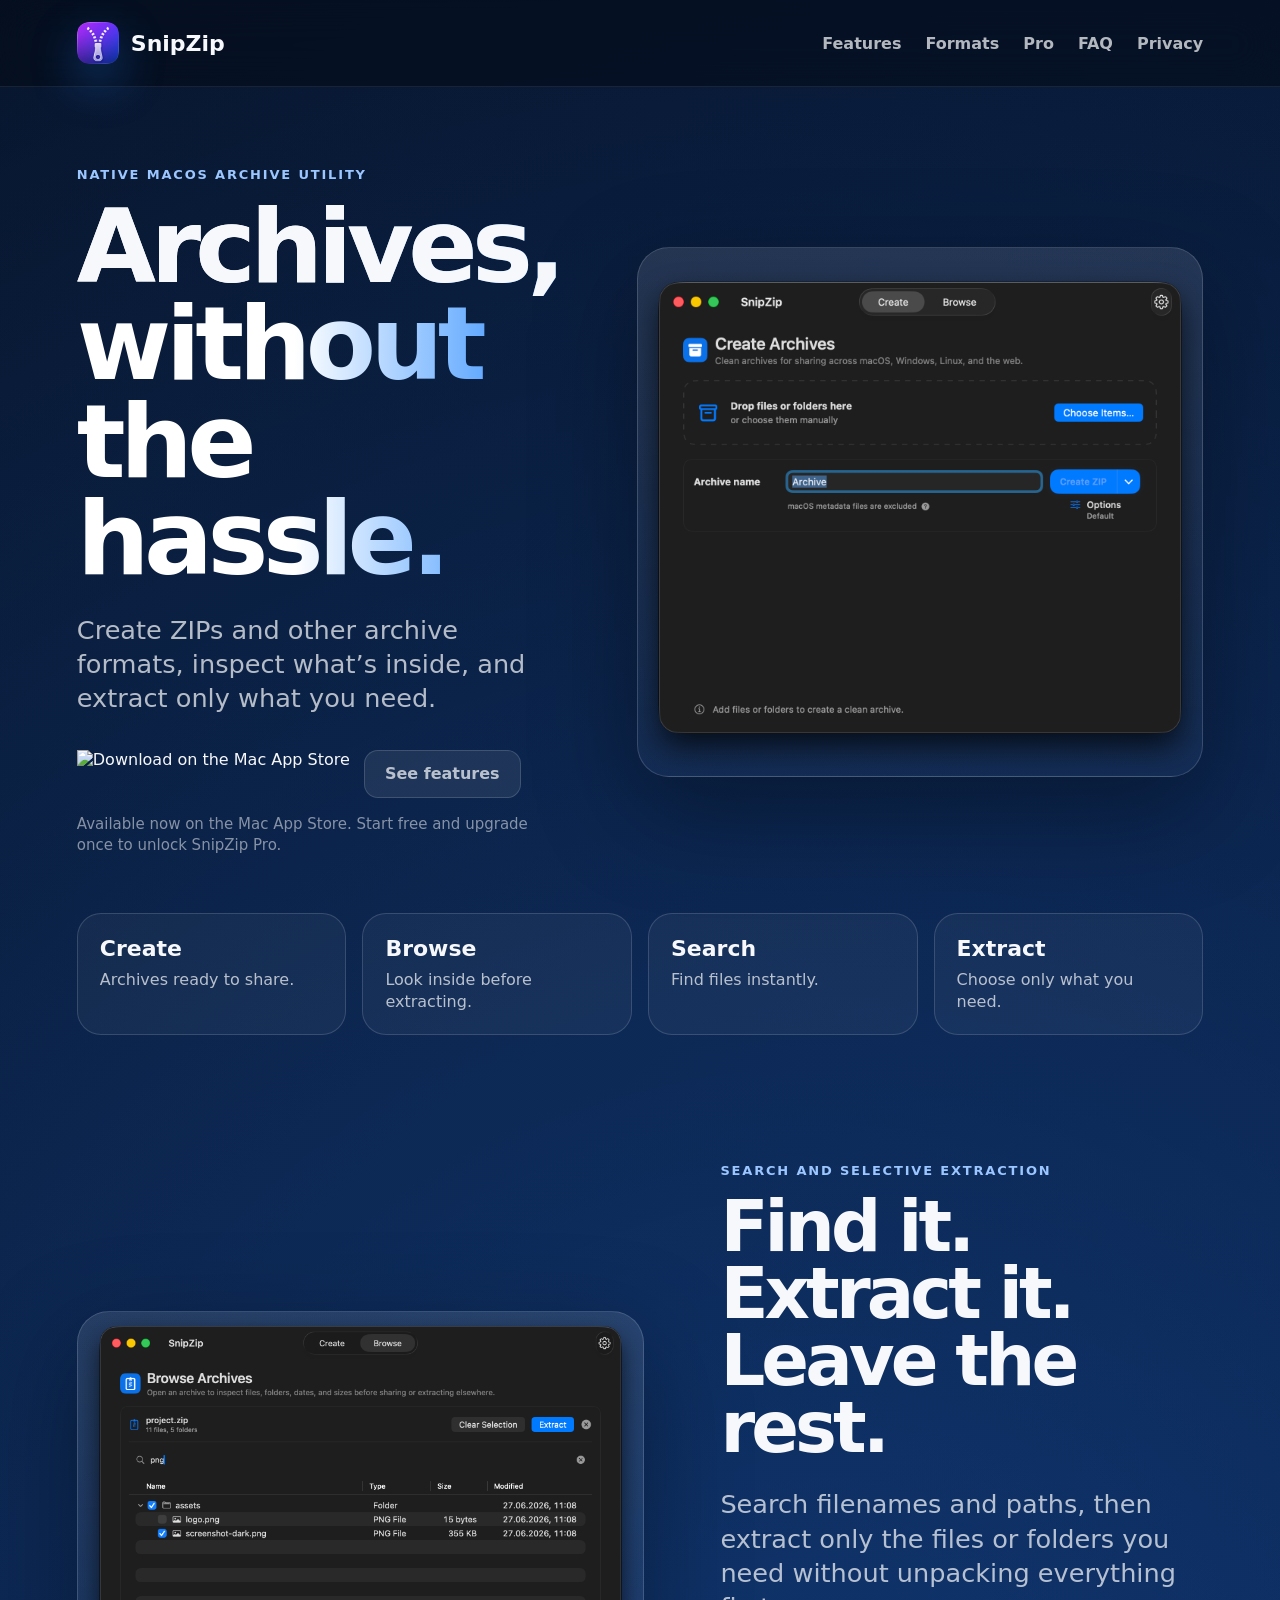
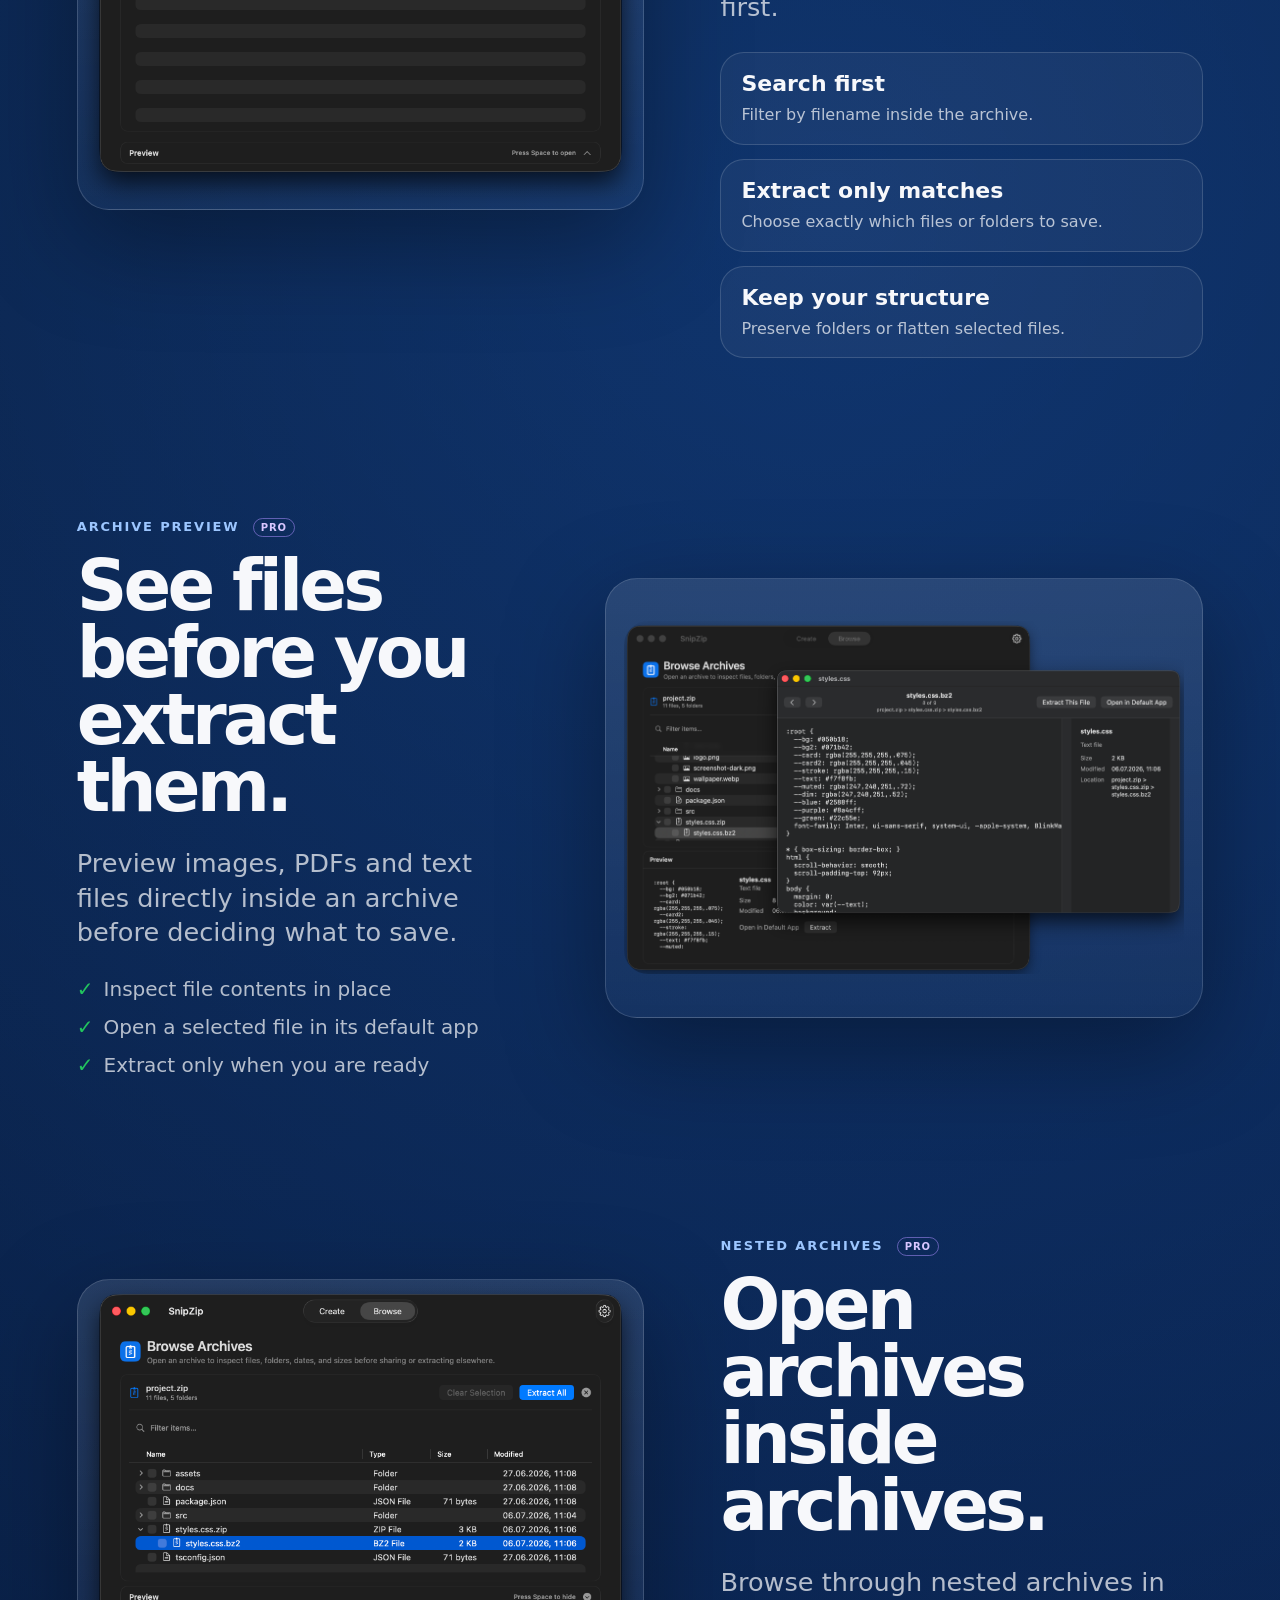
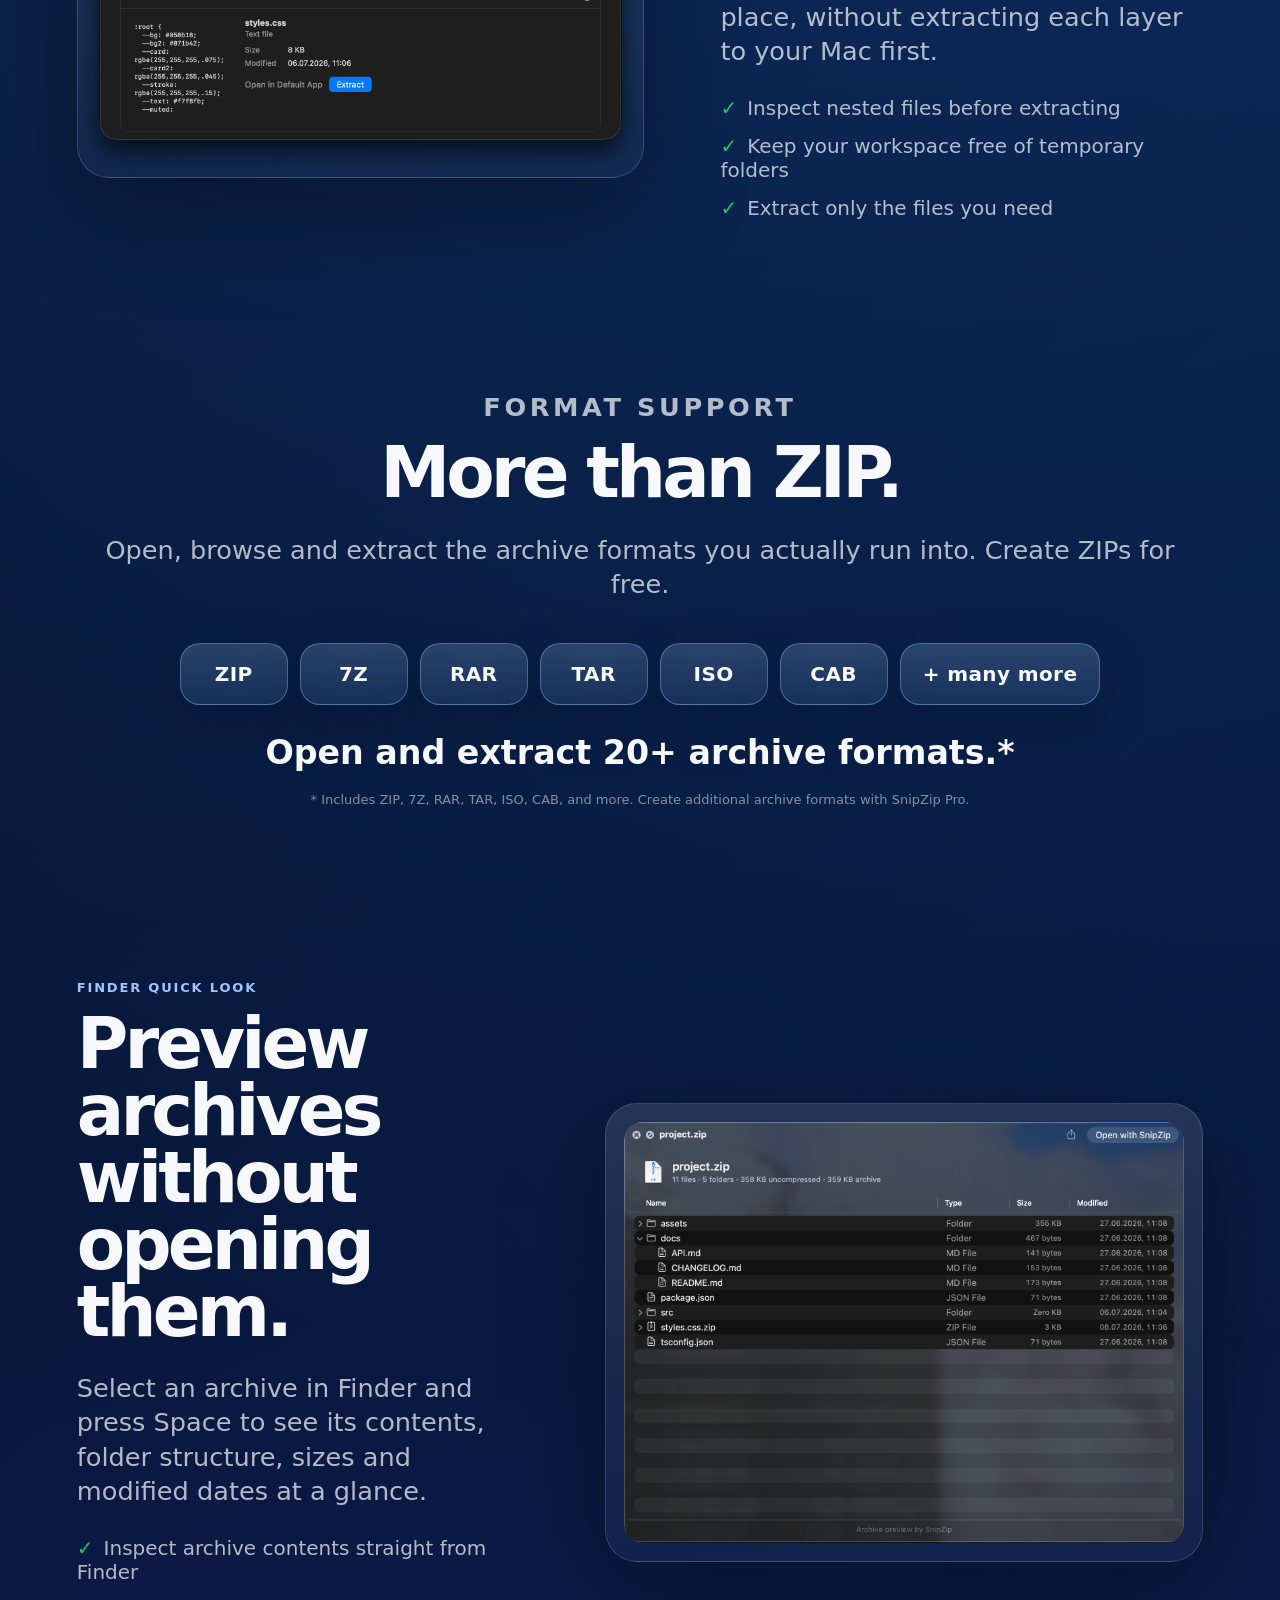
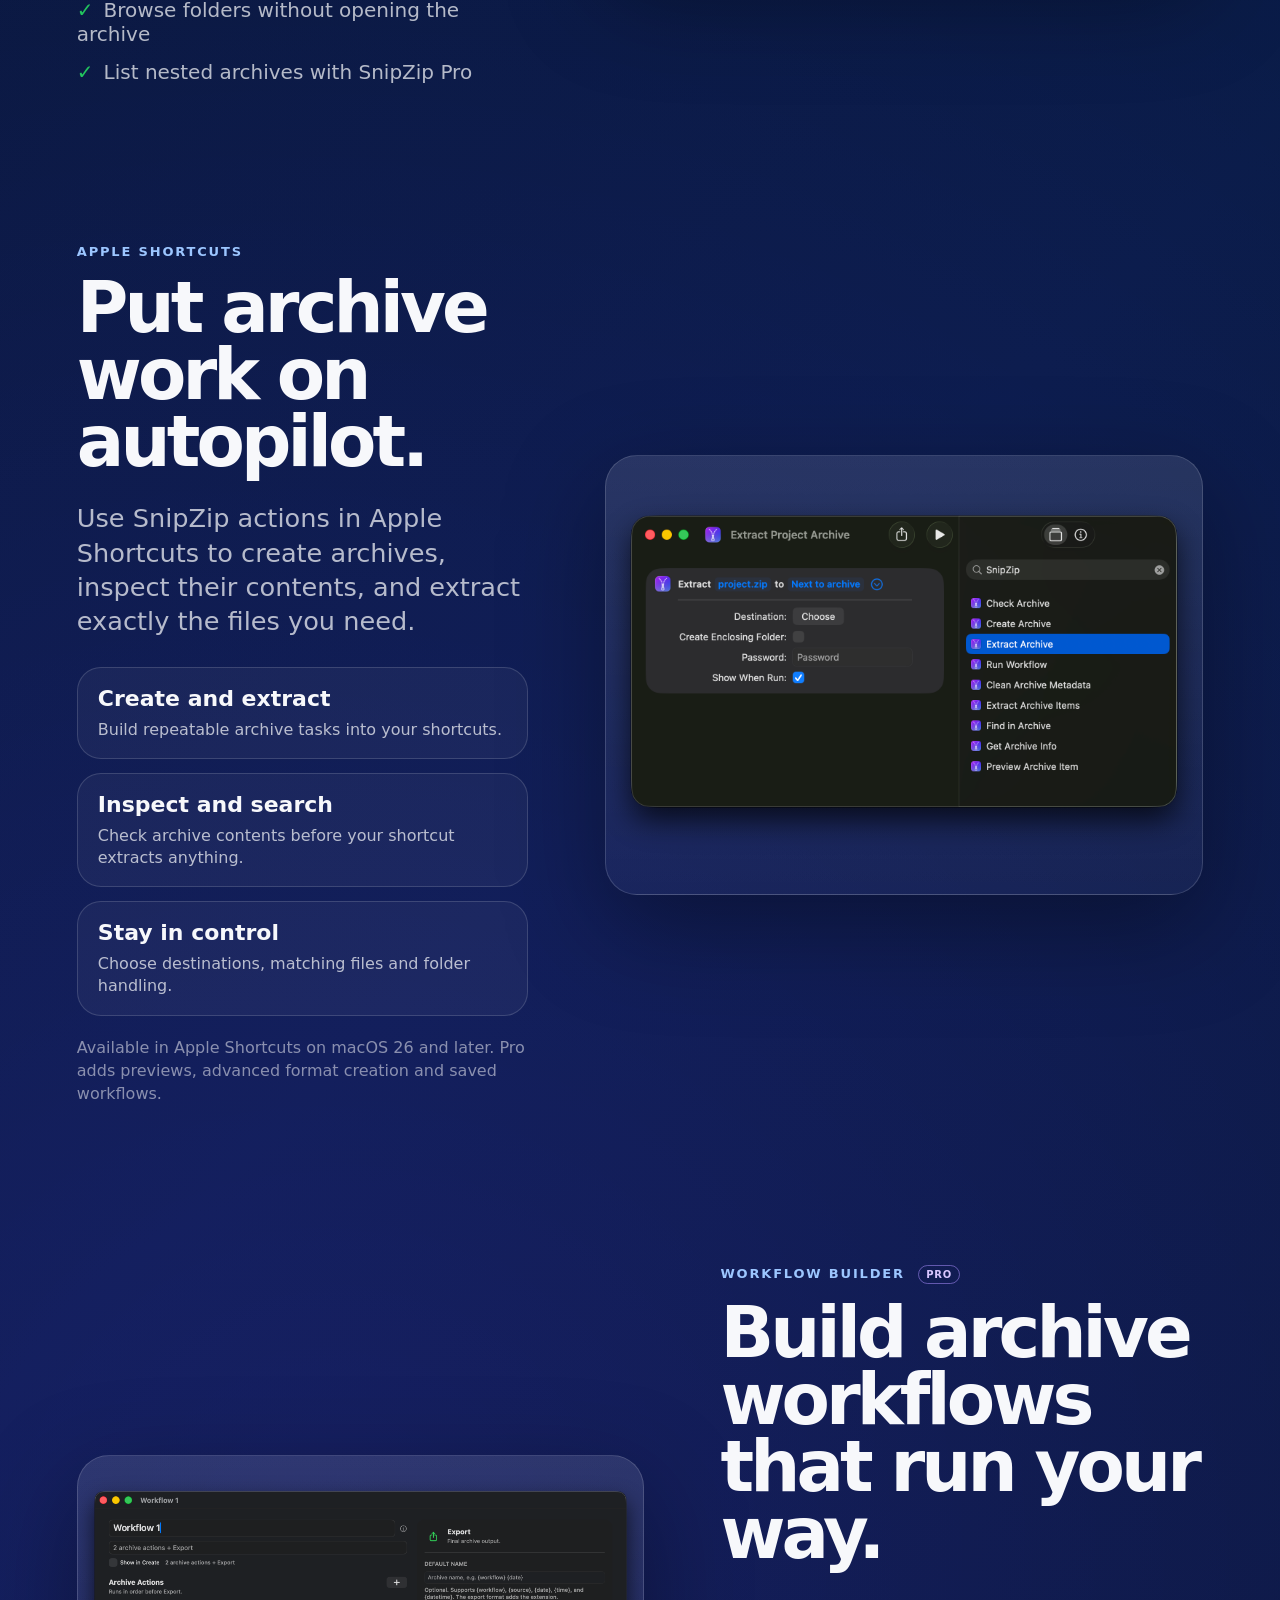
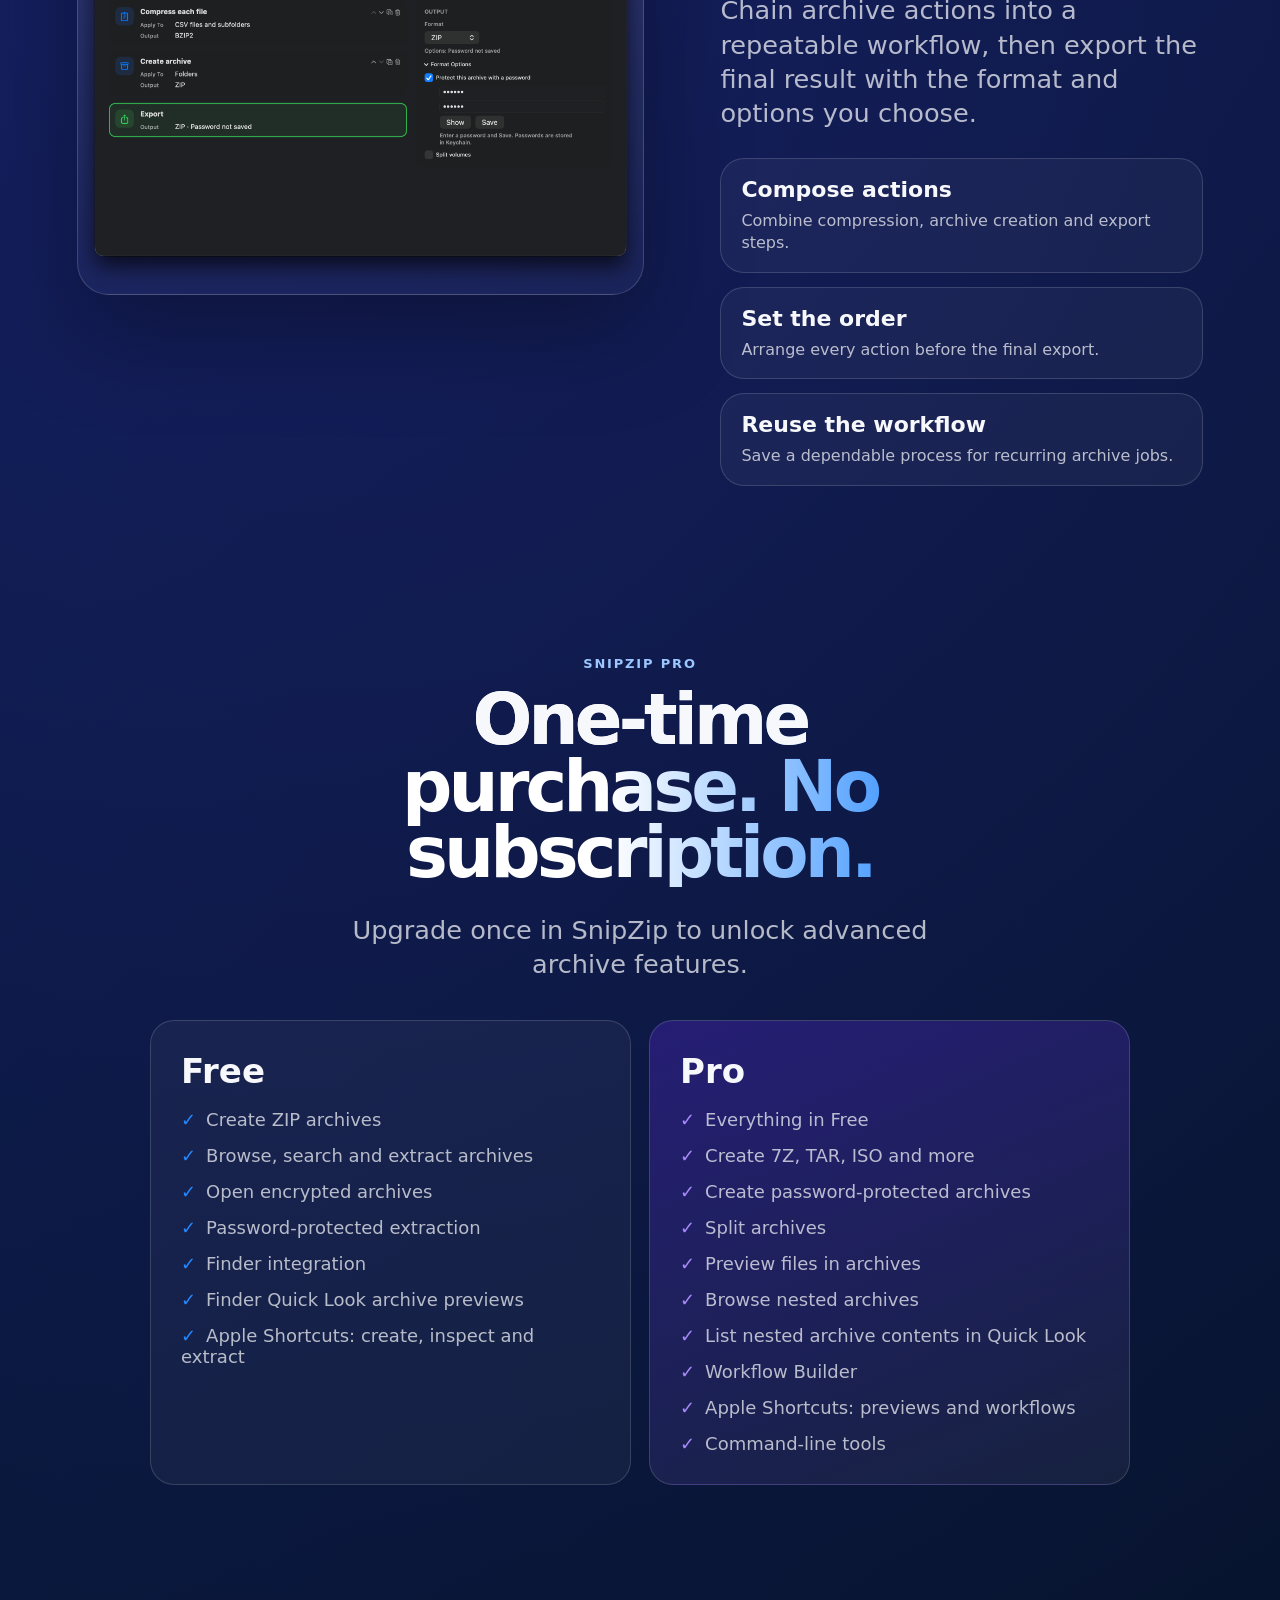
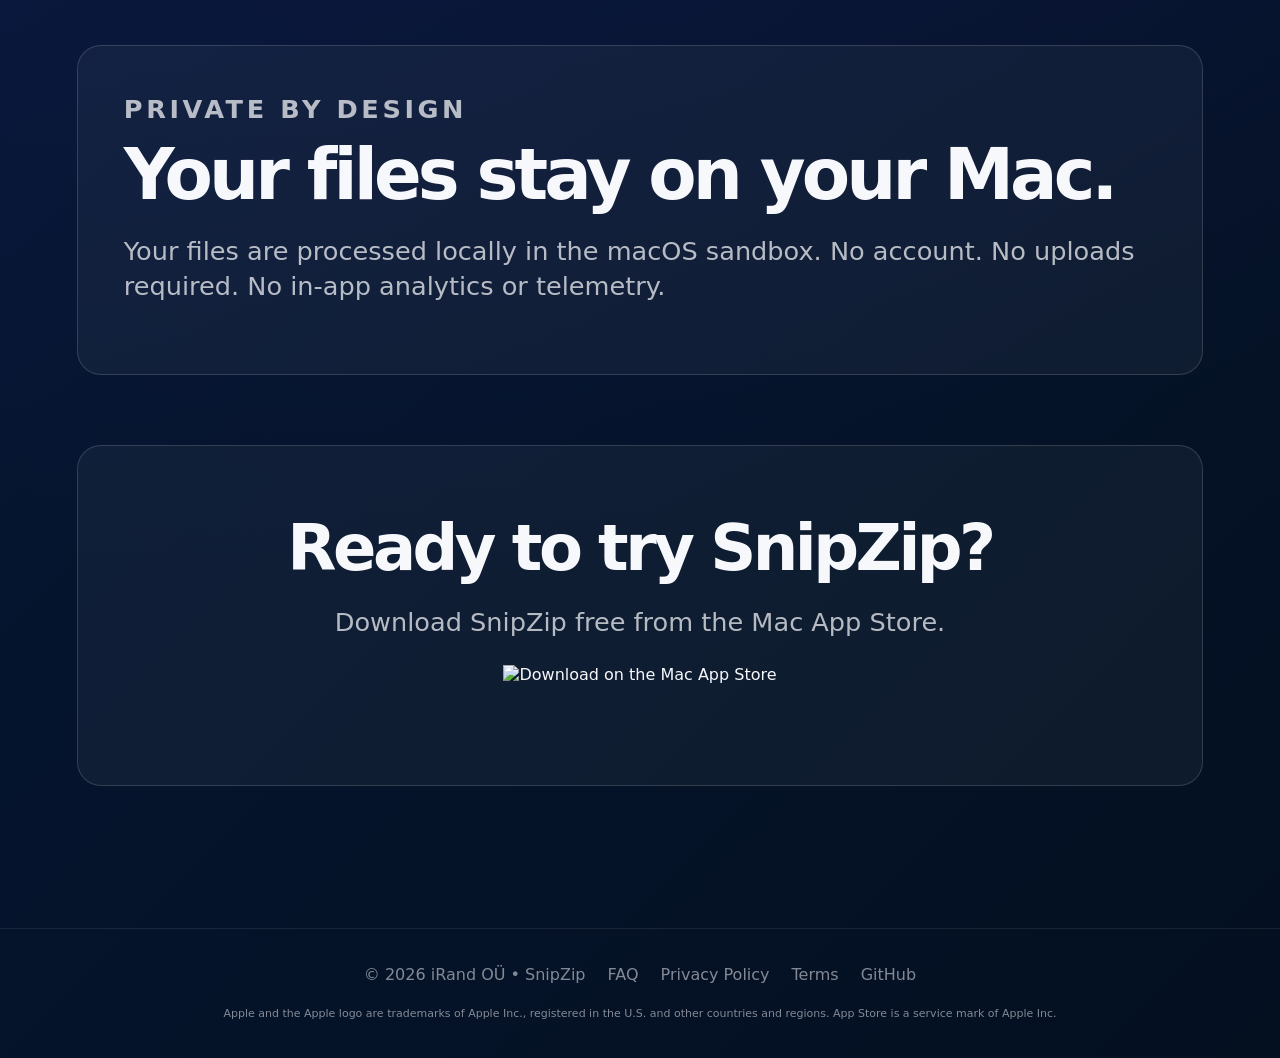
==== commit 78c1a82b: "Add files via upload" ====
--- a/docs/index.html
+++ b/docs/index.html
@@ -112,7 +112,7 @@
         </ul>
       </div>
       <div class="screenshot-card">
-        <img class="preview-composition" src="assets/screenshots/previewwindow.png" alt="SnipZip preview window showing an archive item" />
+        <img class="preview-composition" src="assets/screenshots/previewwindow2.png" alt="SnipZip preview window showing an archive item" />
       </div>
     </section>
 
@@ -141,6 +141,24 @@
       </div>
       <p class="format-support-line">Open and extract 20+ archive formats.*</p>
       <p class="format-footnote">* Includes ZIP, 7Z, RAR, TAR, ISO, CAB, and more. Create additional archive formats with SnipZip Pro.</p>
+    </section>
+
+    <section class="section-grid">
+      <div class="copy">
+        <p class="eyebrow">Finder Quick Look</p>
+        <h2>Preview archives without opening them.</h2>
+        <p>Select an archive in Finder and press Space to see its contents, folder structure, sizes and modified dates at a glance.</p>
+        <ul class="check-list">
+          <li>Inspect archive contents straight from Finder</li>
+          <li>Browse folders without opening the archive</li>
+          <li>List nested archives with SnipZip Pro</li>
+        </ul>
+      </div>
+      <div class="screenshot-card quick-look-card">
+        <div class="quick-look-window">
+          <img class="quick-look-screenshot" src="assets/screenshots/quickLook_preview2.png" alt="Finder Quick Look preview showing the files and folders inside a ZIP archive" />
+        </div>
+      </div>
     </section>
 
     <section class="section-grid">
@@ -191,6 +209,7 @@
             <li>Open encrypted archives</li>
             <li>Password-protected extraction</li>
             <li>Finder integration</li>
+            <li>Finder Quick Look archive previews</li>
             <li>Apple Shortcuts: create, inspect and extract</li>
           </ul>
         </div>
@@ -203,6 +222,7 @@
             <li>Split archives</li>
             <li>Preview files in archives</li>
             <li>Browse nested archives</li>
+            <li>List nested archive contents in Quick Look</li>
             <li>Workflow Builder</li>
             <li>Apple Shortcuts: previews and workflows</li>
             <li>Command-line tools</li>
--- a/docs/styles.css
+++ b/docs/styles.css
@@ -147,6 +147,22 @@
 }
 .screenshot-card img.preview-composition {
   transform: none;
+}
+.quick-look-window {
+  width: 100%;
+  aspect-ratio: 1660 / 1248;
+  border-radius: 18px;
+  clip-path: inset(0 round 18px);
+  box-shadow: 0 22px 55px rgba(0,0,0,.38);
+  isolation: isolate;
+  overflow: hidden;
+}
+.screenshot-card .quick-look-window img.quick-look-screenshot {
+  width: 106.627%;
+  max-width: none;
+  max-height: none;
+  border-radius: 0;
+  transform: translate(-3.107%, -4.506%);
 }
 .screenshot-card img.workflow-screenshot {
   transform: translateY(2%) scale(1.12);
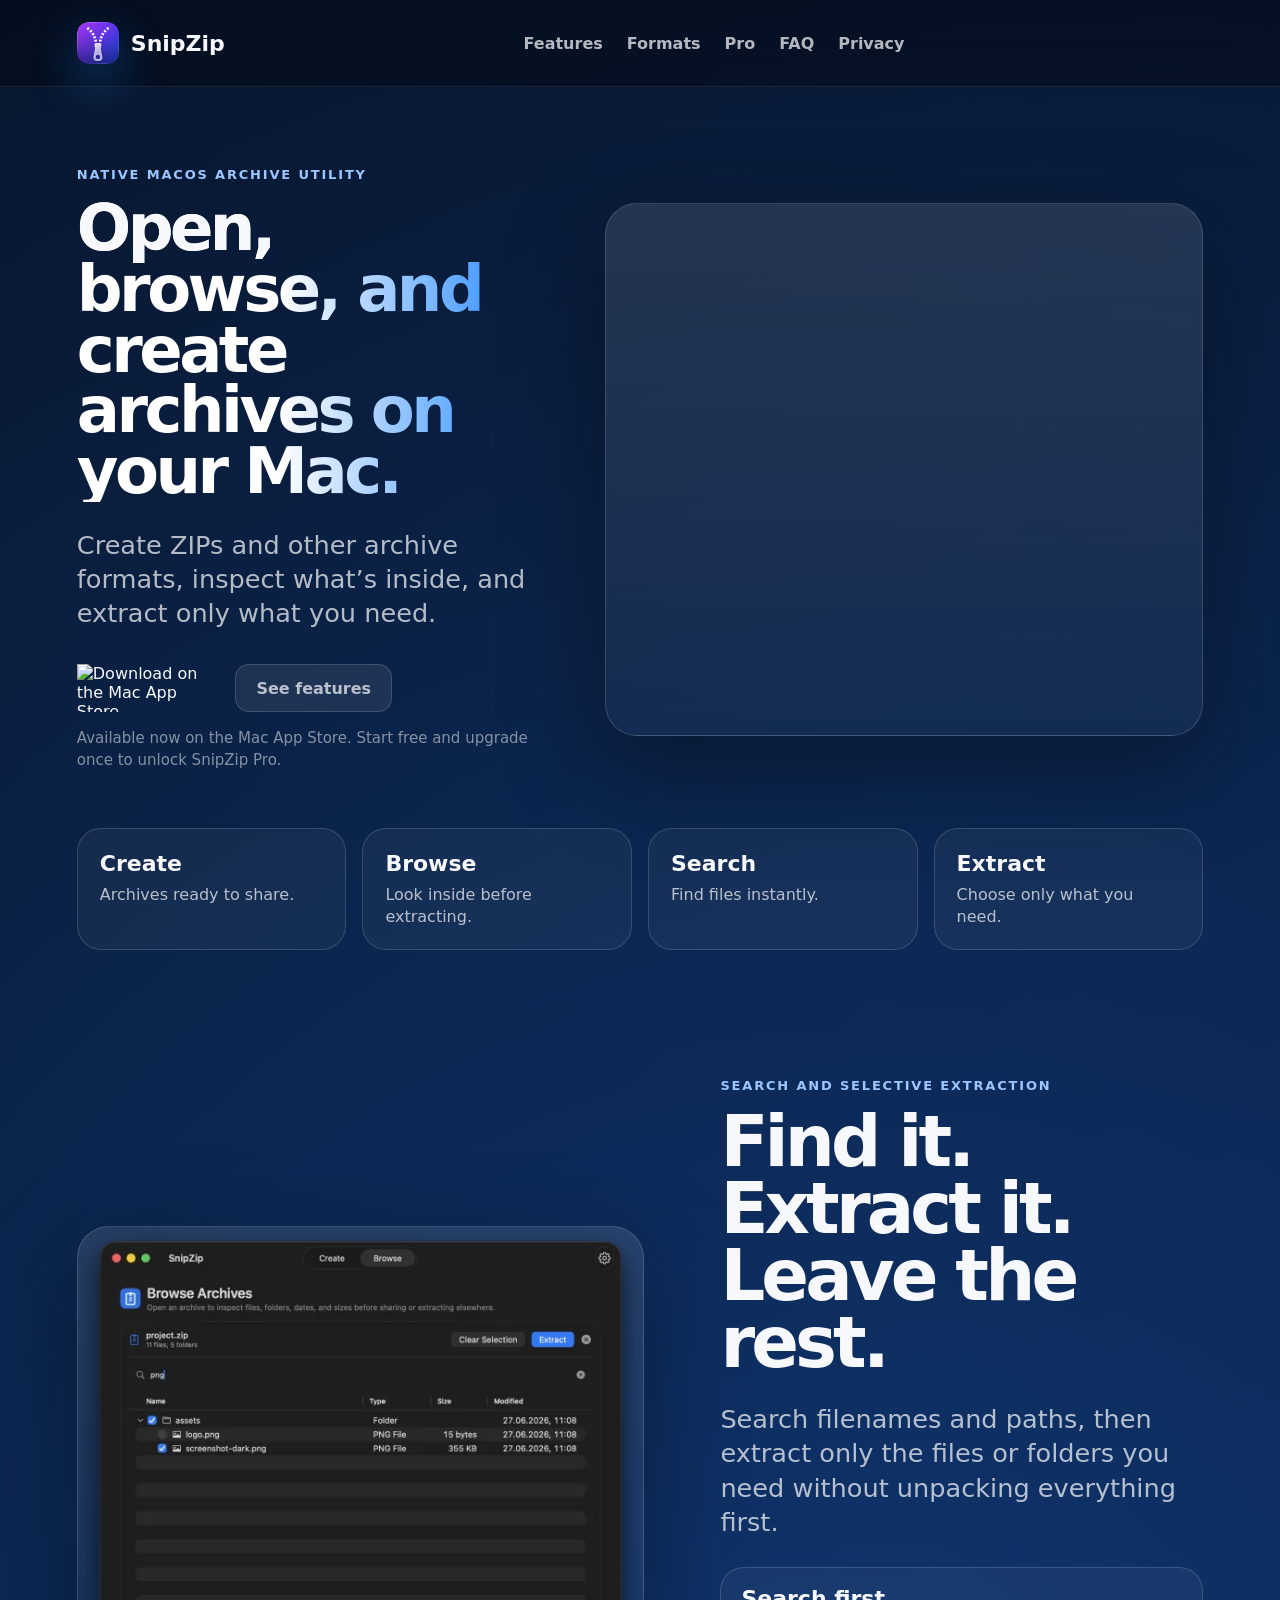
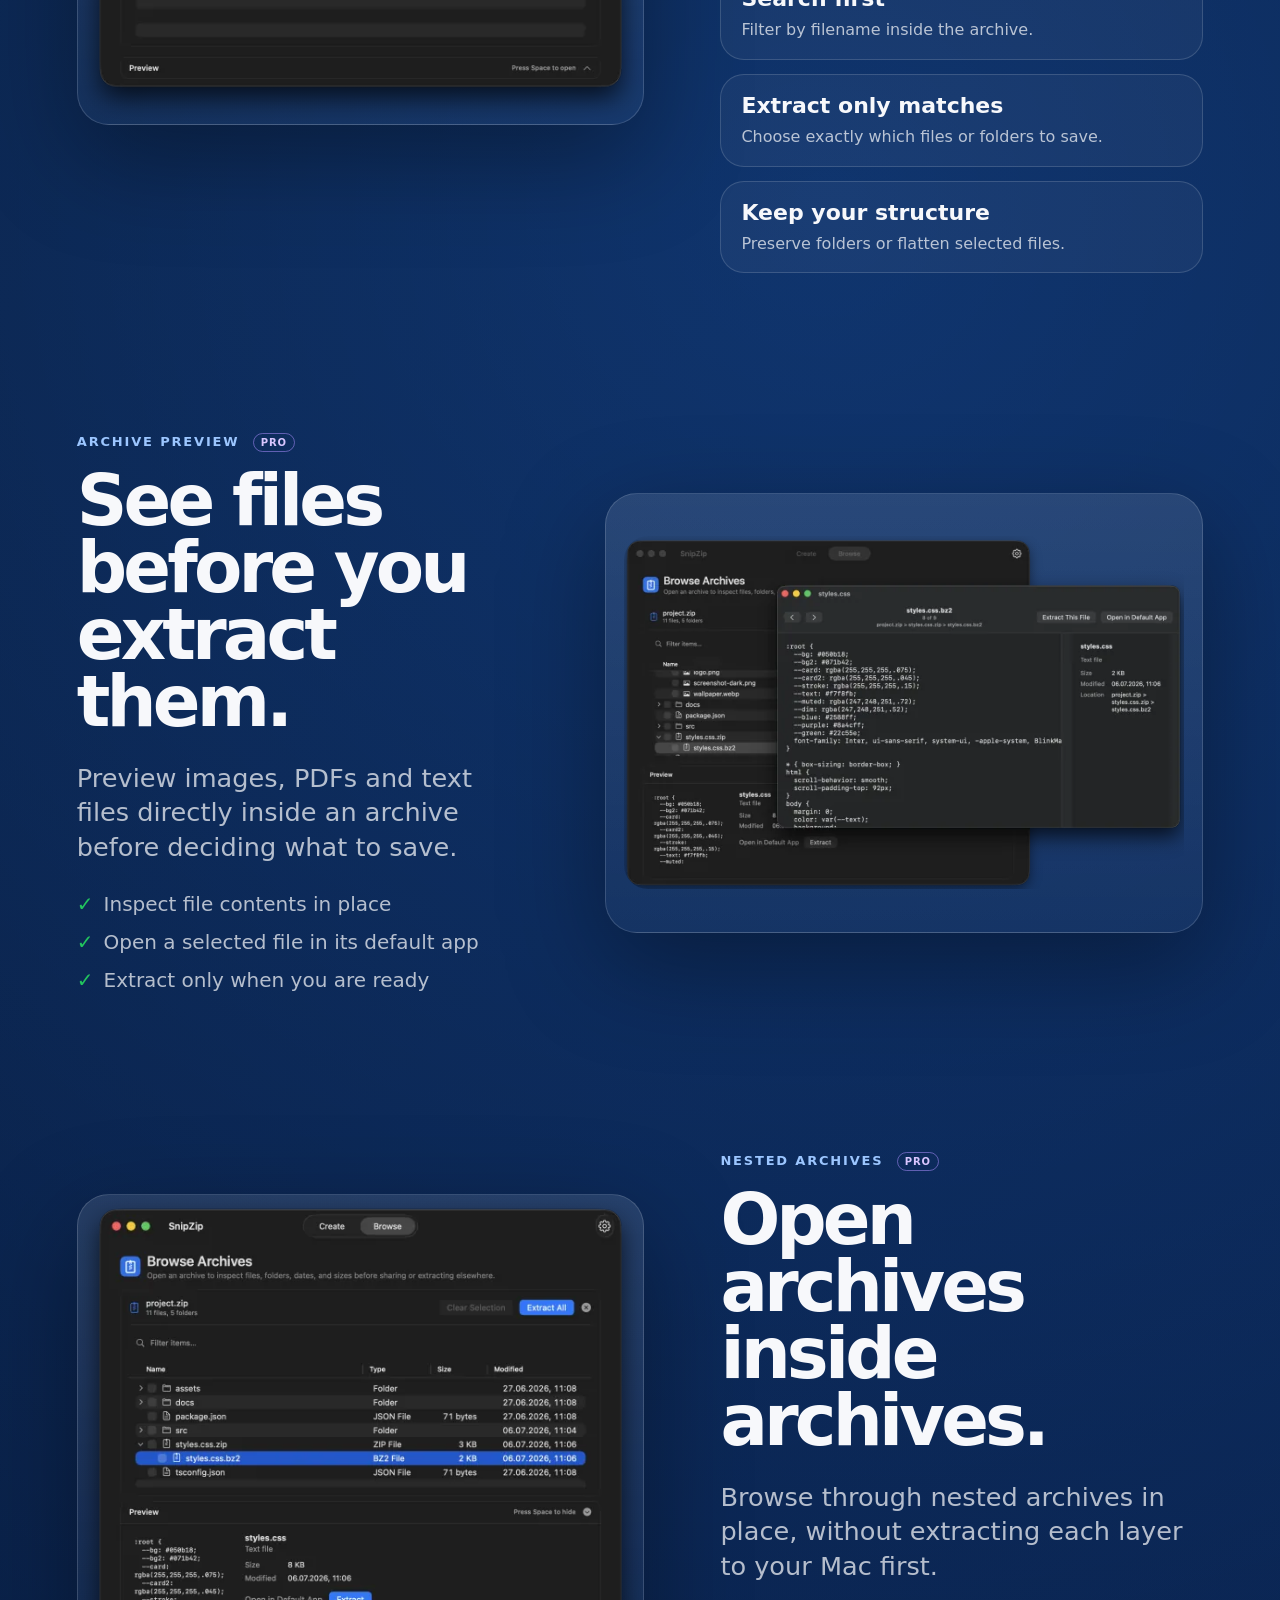
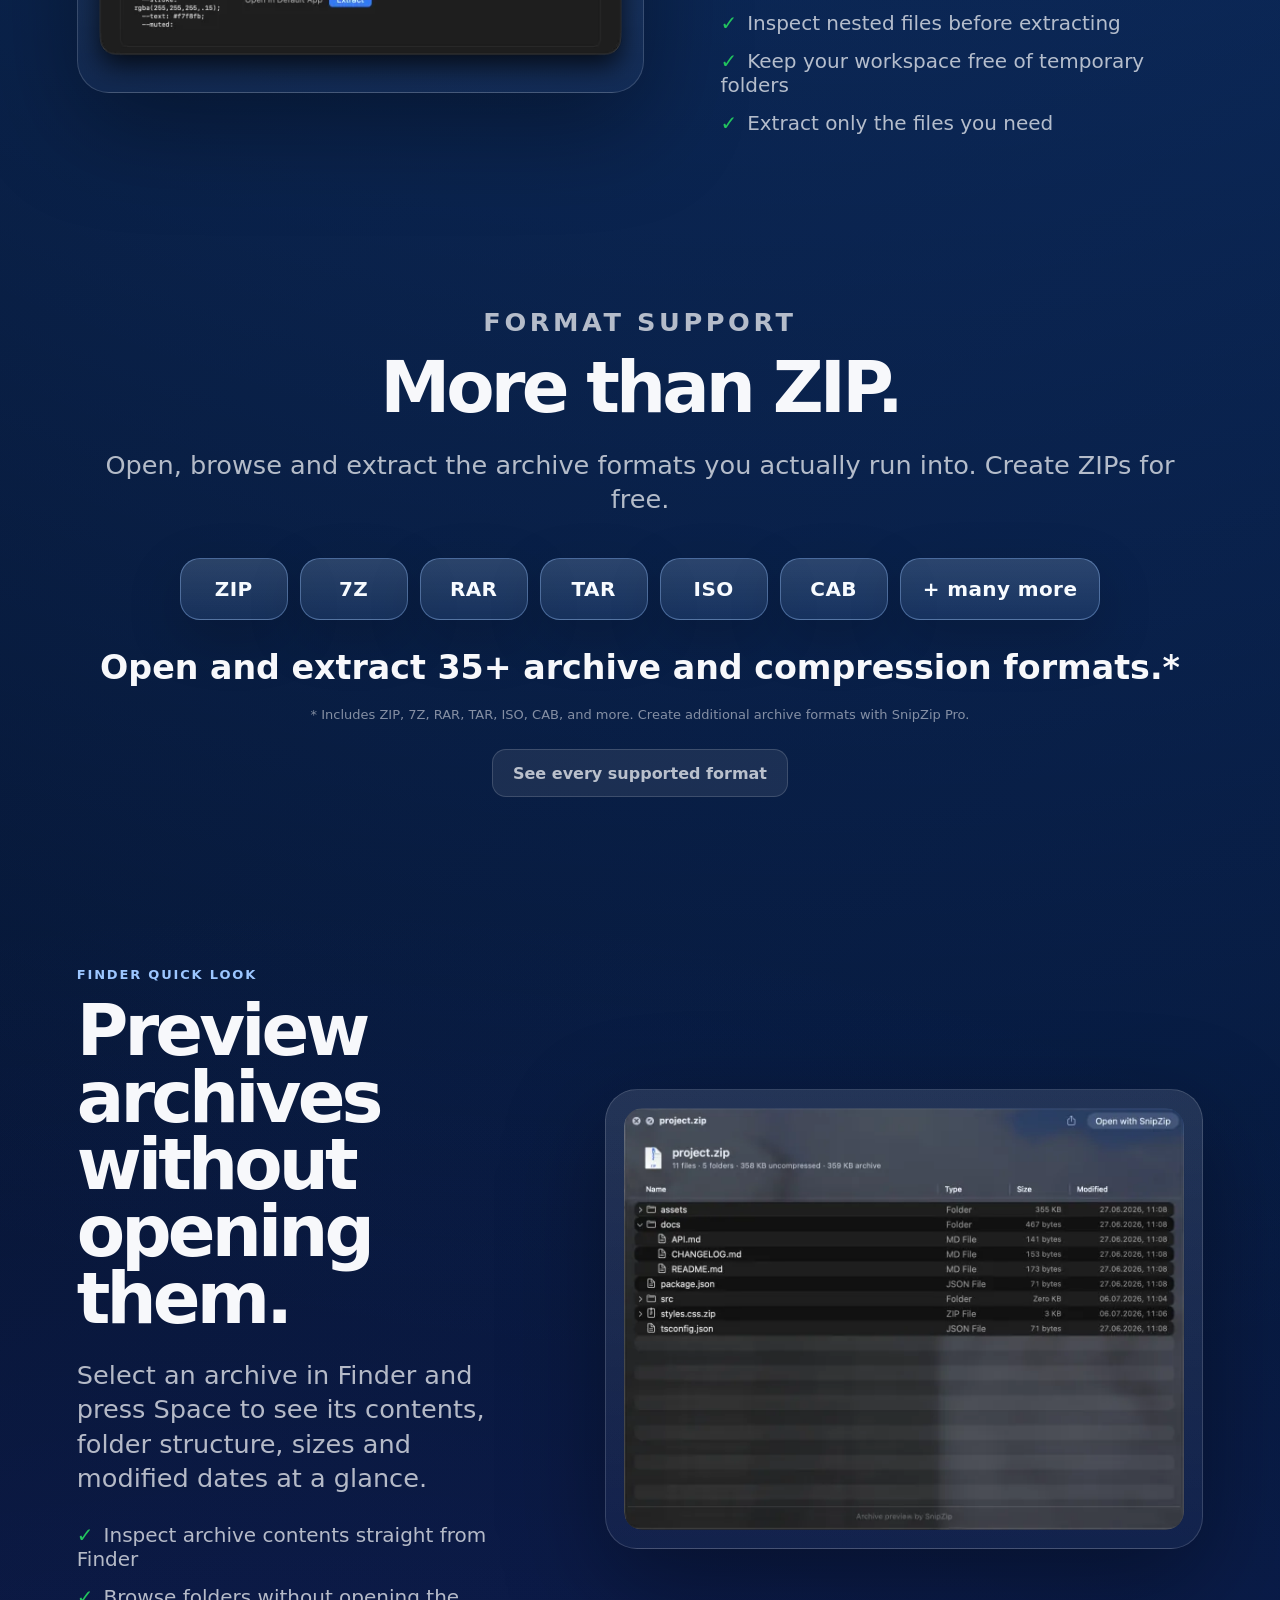
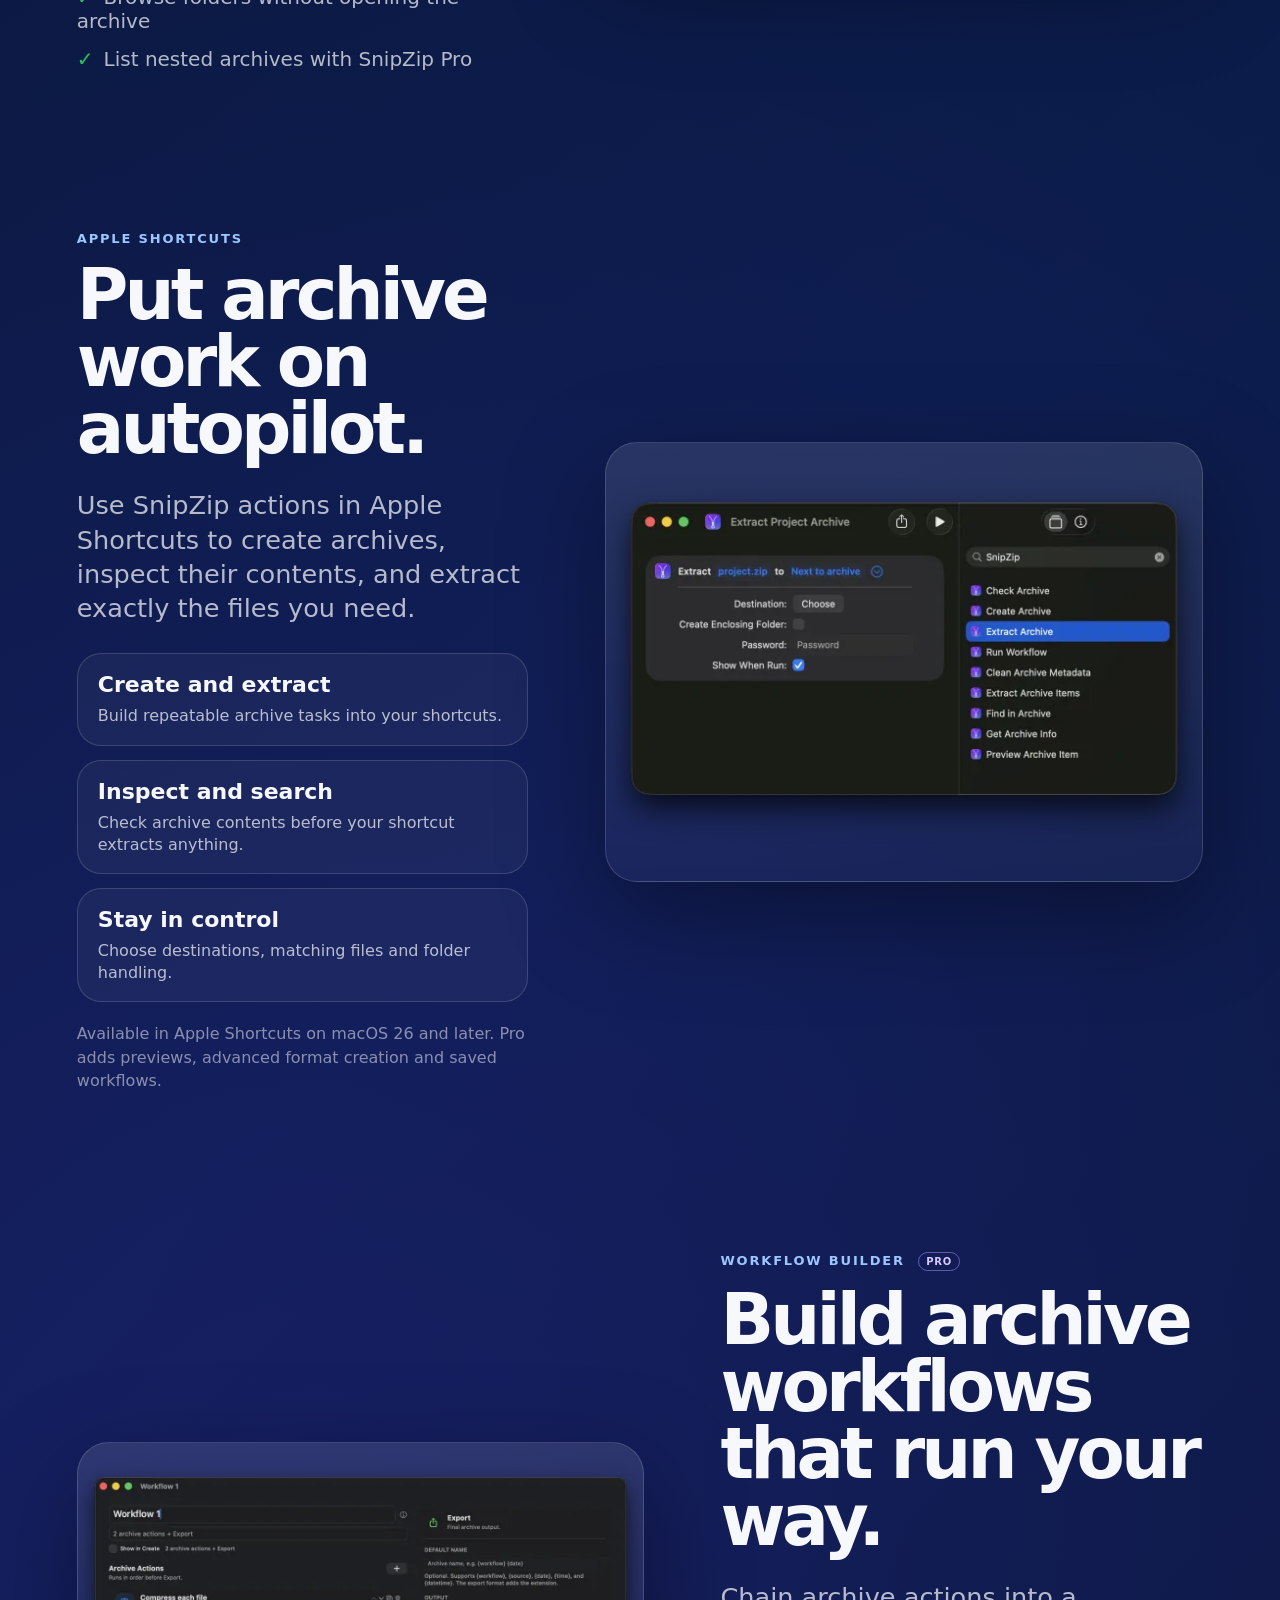
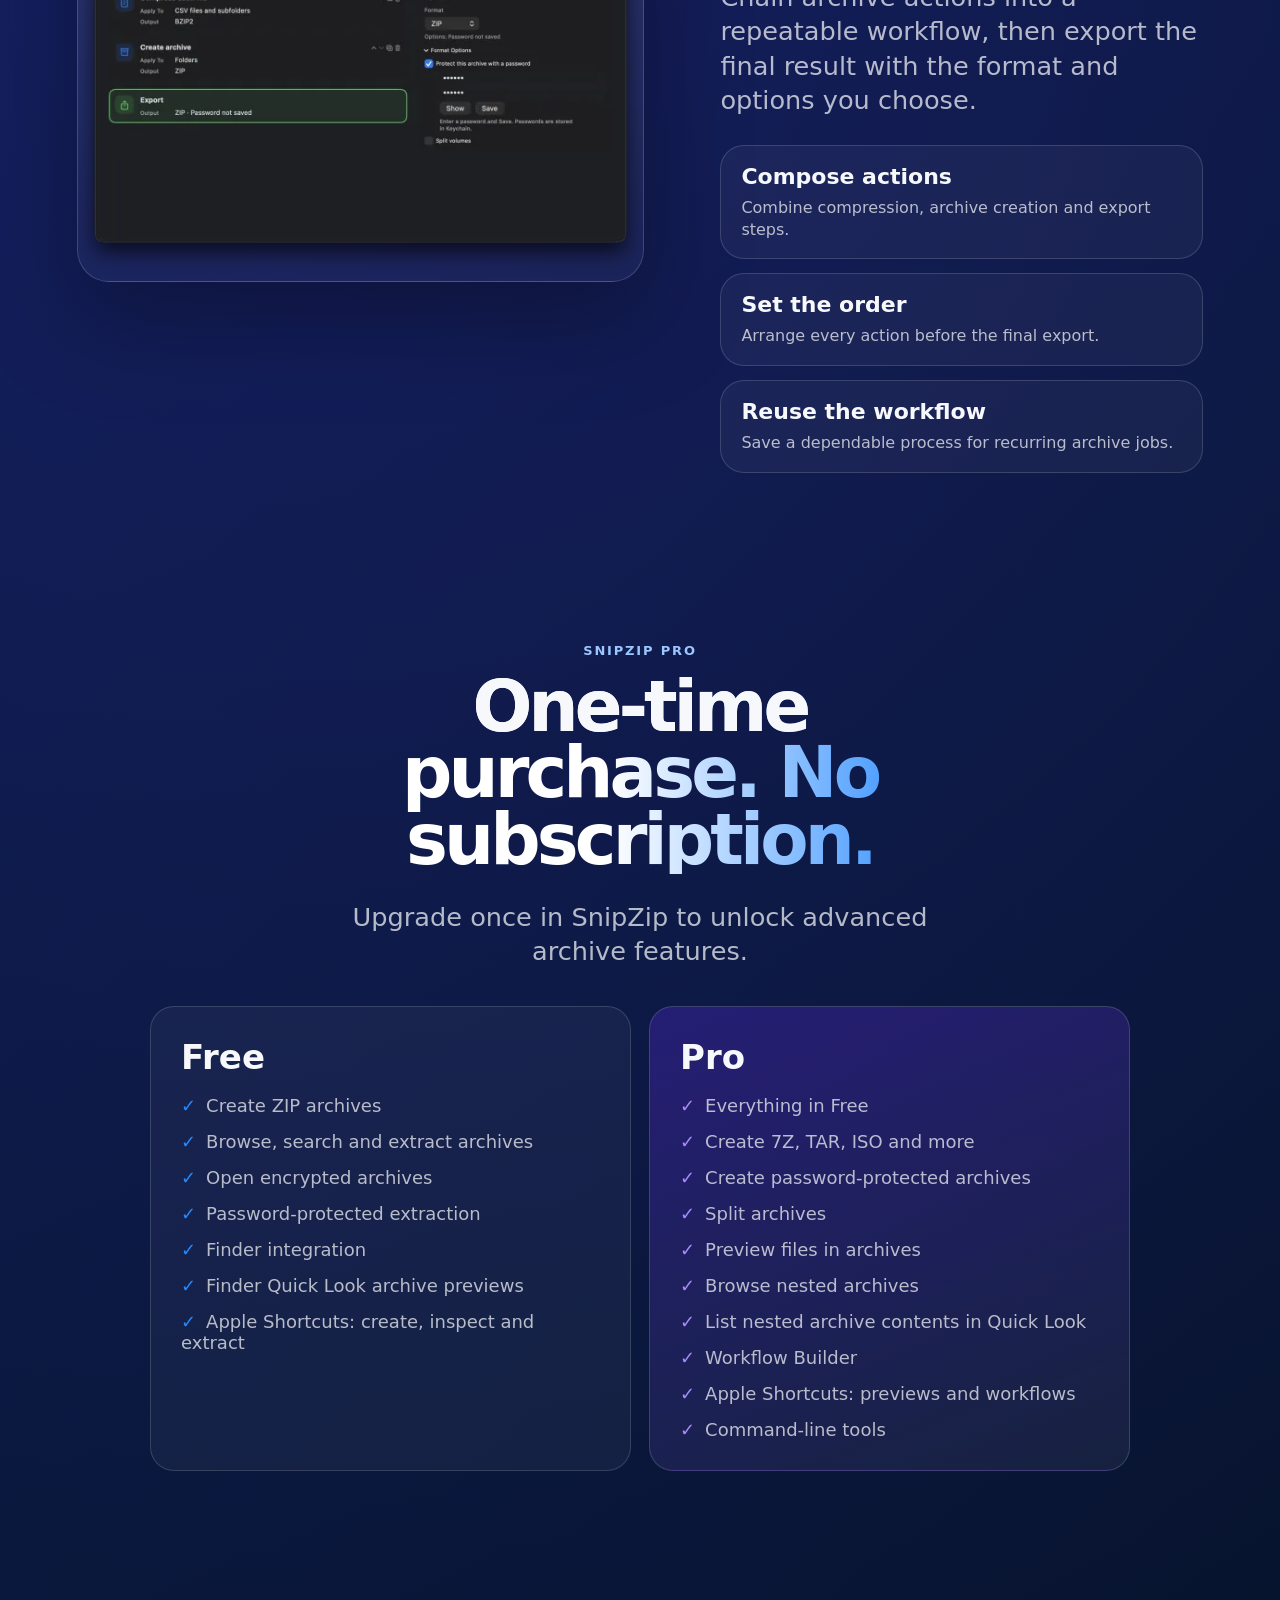
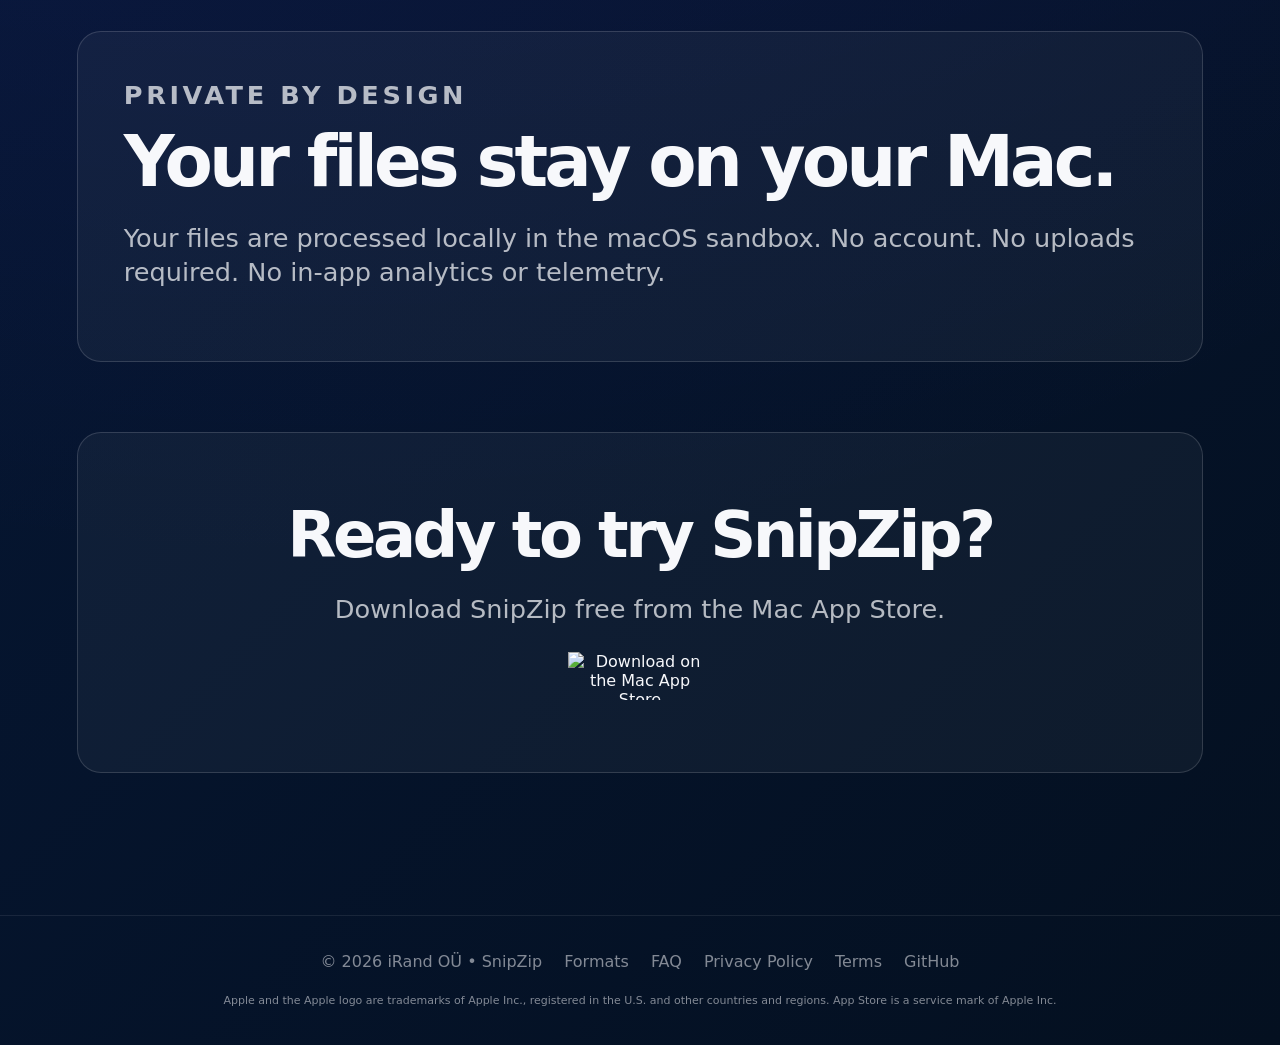
==== commit e661e701: "Add files via upload" ====
--- a/docs/index.html
+++ b/docs/index.html
@@ -22,7 +22,8 @@
   <link rel="icon" type="image/png" sizes="32x32" href="./favicon.png?v=4" />
   <link rel="apple-touch-icon" href="./assets/icons/apple-touch-icon.png?v=4" />
   <link rel="manifest" href="./site.webmanifest?v=4" />
-  <link rel="stylesheet" href="styles.css" />
+  <link rel="preconnect" href="https://tools.applemediaservices.com" crossorigin />
+  <link rel="stylesheet" href="styles.css?v=11" />
   <script type="application/ld+json">
     {
       "@context": "https://schema.org",
@@ -45,35 +46,50 @@
 <body>
   <header class="site-header">
     <a class="brand" href="#top" aria-label="SnipZip home">
-      <span class="app-icon"><img src="assets/icons/app-icon.png" alt="" /></span>
+      <span class="app-icon"><img src="assets/icons/app-icon-84.webp" width="84" height="84" alt="" /></span>
       <span>SnipZip</span>
     </a>
-    <nav>
+    <nav class="desktop-nav" aria-label="Primary navigation">
       <a href="#features">Features</a>
-      <a href="#formats">Formats</a>
+      <a href="formats.html">Formats</a>
       <a href="#pro">Pro</a>
       <a href="faq.html">FAQ</a>
       <a href="#privacy">Privacy</a>
     </nav>
-    <a class="header-cta" href="https://apps.apple.com/us/app/snipzip/id6782188699?mt=12">Download</a>
+    <div class="header-actions">
+      <a class="header-cta" href="https://apps.apple.com/us/app/snipzip/id6782188699?mt=12">Download</a>
+      <details class="mobile-menu">
+        <summary>Menu</summary>
+        <nav aria-label="Mobile navigation">
+          <a href="#features">Features</a>
+          <a href="formats.html">Formats</a>
+          <a href="#pro">Pro</a>
+          <a href="faq.html">FAQ</a>
+          <a href="#privacy">Privacy</a>
+        </nav>
+      </details>
+    </div>
   </header>
 
   <main id="top">
     <section class="hero section-grid">
       <div class="copy">
         <p class="eyebrow">Native macOS archive utility</p>
-        <h1>Archives, without the hassle.</h1>
+        <h1>Open, browse, and create archives on your Mac.</h1>
         <p class="lede">Create ZIPs and other archive formats, inspect what’s inside, and extract only what you need.</p>
         <div class="cta-row">
           <a class="app-store-badge-link" href="https://apps.apple.com/us/app/snipzip/id6782188699?mt=12" aria-label="Download SnipZip on the Mac App Store">
-            <img class="app-store-badge" src="https://tools.applemediaservices.com/api/badges/download-on-the-mac-app-store/black/en-us?size=250x83" alt="Download on the Mac App Store" />
+            <img class="app-store-badge" src="https://tools.applemediaservices.com/api/badges/download-on-the-mac-app-store/black/en-us?size=250x83" width="250" height="83" decoding="async" alt="Download on the Mac App Store" />
           </a>
           <a class="button secondary" href="#features">See features</a>
         </div>
         <p class="store-note">Available now on the Mac App Store. Start free and upgrade once to unlock SnipZip Pro.</p>
       </div>
       <div class="screenshot-card large">
-        <img src="assets/screenshots/create.png" alt="SnipZip create archives screen" />
+        <picture>
+          <source type="image/webp" srcset="assets/screenshots/create-640.webp 640w, assets/screenshots/create-960.webp 960w, assets/screenshots/create-1280.webp 1280w" sizes="(max-width: 980px) calc(100vw - 36px), 55vw" />
+          <img src="assets/screenshots/create.png" width="1602" height="1414" fetchpriority="high" decoding="async" alt="SnipZip create archives screen" />
+        </picture>
       </div>
     </section>
 
@@ -86,7 +102,10 @@
 
     <section id="features" class="section-grid reverse">
       <div class="screenshot-card">
-        <img src="assets/screenshots/filter_extract.png" alt="SnipZip filtering archive items for selective extraction" />
+        <picture>
+          <source type="image/webp" srcset="assets/screenshots/filter-extract-640.webp 640w, assets/screenshots/filter-extract-960.webp 960w, assets/screenshots/filter-extract-1280.webp 1280w" sizes="(max-width: 980px) calc(100vw - 36px), 50vw" />
+          <img src="assets/screenshots/filter_extract.png" width="1864" height="1624" loading="lazy" decoding="async" alt="SnipZip filtering archive items for selective extraction" />
+        </picture>
       </div>
       <div class="copy">
         <p class="eyebrow">Search and selective extraction</p>
@@ -112,13 +131,19 @@
         </ul>
       </div>
       <div class="screenshot-card">
-        <img class="preview-composition" src="assets/screenshots/previewwindow2.png" alt="SnipZip preview window showing an archive item" />
+        <picture>
+          <source type="image/webp" srcset="assets/screenshots/preview-window-640.webp 640w, assets/screenshots/preview-window-960.webp 960w, assets/screenshots/preview-window-1280.webp 1280w" sizes="(max-width: 980px) calc(100vw - 36px), 50vw" />
+          <img class="preview-composition" src="assets/screenshots/previewwindow2.png" width="2282" height="1436" loading="lazy" decoding="async" alt="SnipZip preview window showing an archive item" />
+        </picture>
       </div>
     </section>
 
     <section class="section-grid reverse">
       <div class="screenshot-card">
-        <img src="assets/screenshots/nested-archive.png" alt="SnipZip browsing a BZ2 archive nested inside another archive" />
+        <picture>
+          <source type="image/webp" srcset="assets/screenshots/nested-archive-640.webp 640w, assets/screenshots/nested-archive-960.webp 960w, assets/screenshots/nested-archive-1280.webp 1280w" sizes="(max-width: 980px) calc(100vw - 36px), 50vw" />
+          <img src="assets/screenshots/nested-archive.png" width="1864" height="1624" loading="lazy" decoding="async" alt="SnipZip browsing a BZ2 archive nested inside another archive" />
+        </picture>
       </div>
       <div class="copy">
         <p class="eyebrow">Nested archives <span class="feature-badge">Pro</span></p>
@@ -139,8 +164,9 @@
       <div class="format-hero-pills" aria-label="Popular supported formats">
         <span>ZIP</span><span>7Z</span><span>RAR</span><span>TAR</span><span>ISO</span><span>CAB</span><span>+ many more</span>
       </div>
-      <p class="format-support-line">Open and extract 20+ archive formats.*</p>
+      <p class="format-support-line">Open and extract 35+ archive and compression formats.*</p>
       <p class="format-footnote">* Includes ZIP, 7Z, RAR, TAR, ISO, CAB, and more. Create additional archive formats with SnipZip Pro.</p>
+      <a class="button secondary format-details-link" href="formats.html">See every supported format</a>
     </section>
 
     <section class="section-grid">
@@ -156,7 +182,10 @@
       </div>
       <div class="screenshot-card quick-look-card">
         <div class="quick-look-window">
-          <img class="quick-look-screenshot" src="assets/screenshots/quickLook_preview2.png" alt="Finder Quick Look preview showing the files and folders inside a ZIP archive" />
+          <picture>
+            <source type="image/webp" srcset="assets/screenshots/quick-look-preview-640.webp 640w, assets/screenshots/quick-look-preview-960.webp 960w, assets/screenshots/quick-look-preview-1280.webp 1280w" sizes="(max-width: 980px) calc(100vw - 36px), 50vw" />
+            <img class="quick-look-screenshot" src="assets/screenshots/quickLook_preview2.png" width="1770" height="1376" loading="lazy" decoding="async" alt="Finder Quick Look preview showing the files and folders inside a ZIP archive" />
+          </picture>
         </div>
       </div>
     </section>
@@ -174,13 +203,19 @@
         <p class="availability-note">Available in Apple Shortcuts on macOS 26 and later. Pro adds previews, advanced format creation and saved workflows.</p>
       </div>
       <div class="screenshot-card">
-        <img src="assets/screenshots/shortcuts.png" alt="Apple Shortcuts showing SnipZip archive actions and an Extract Project Archive shortcut" />
+        <picture>
+          <source type="image/webp" srcset="assets/screenshots/shortcuts-640.webp 640w, assets/screenshots/shortcuts-960.webp 960w, assets/screenshots/shortcuts-1280.webp 1280w" sizes="(max-width: 980px) calc(100vw - 36px), 50vw" />
+          <img src="assets/screenshots/shortcuts.png" width="1724" height="1024" loading="lazy" decoding="async" alt="Apple Shortcuts showing SnipZip archive actions and an Extract Project Archive shortcut" />
+        </picture>
       </div>
     </section>
 
     <section class="section-grid reverse">
       <div class="screenshot-card">
-        <img class="workflow-screenshot" src="assets/screenshots/workflow builder.png" alt="SnipZip Workflow Builder showing archive actions and export options" />
+        <picture>
+          <source type="image/webp" srcset="assets/screenshots/workflow-builder-640.webp 640w, assets/screenshots/workflow-builder-960.webp 960w, assets/screenshots/workflow-builder-1280.webp 1280w" sizes="(max-width: 980px) calc(100vw - 36px), 50vw" />
+          <img class="workflow-screenshot" src="assets/screenshots/workflow-builder.png" width="2184" height="1568" loading="lazy" decoding="async" alt="SnipZip Workflow Builder showing archive actions and export options" />
+        </picture>
       </div>
       <div class="copy">
         <p class="eyebrow">Workflow Builder <span class="feature-badge">Pro</span></p>
@@ -243,13 +278,14 @@
       <h2>Ready to try SnipZip?</h2>
       <p>Download SnipZip free from the Mac App Store.</p>
       <a class="app-store-badge-link" href="https://apps.apple.com/us/app/snipzip/id6782188699?mt=12" aria-label="Download SnipZip on the Mac App Store">
-        <img class="app-store-badge" src="https://tools.applemediaservices.com/api/badges/download-on-the-mac-app-store/black/en-us?size=250x83" alt="Download on the Mac App Store" />
+        <img class="app-store-badge" src="https://tools.applemediaservices.com/api/badges/download-on-the-mac-app-store/black/en-us?size=250x83" width="250" height="83" loading="lazy" decoding="async" alt="Download on the Mac App Store" />
       </a>
     </section>
   </main>
 
   <footer>
     <span>© 2026 iRand OÜ • SnipZip</span>
+    <a href="formats.html">Formats</a>
     <a href="faq.html">FAQ</a>
     <a href="privacy.html">Privacy Policy</a>
     <a href="terms.html">Terms</a>
--- a/docs/styles.css
+++ b/docs/styles.css
@@ -29,6 +29,10 @@
 }
 
 a { color: inherit; text-decoration: none; }
+a:focus-visible, summary:focus-visible {
+  outline: 3px solid #9cc6ff;
+  outline-offset: 4px;
+}
 code { color: #dbeafe; background: rgba(255,255,255,.08); padding: .15em .35em; border-radius: .4em; }
 
 .site-header {
@@ -55,9 +59,49 @@
   width: 100%;
   height: 100%;
 }
-nav { display: flex; gap: 24px; color: var(--muted); font-weight: 600; }
-nav a:hover { color: var(--text); }
+.desktop-nav { display: flex; gap: 24px; color: var(--muted); font-weight: 600; }
+.desktop-nav a:hover { color: var(--text); }
+.header-actions { display: flex; align-items: center; gap: 8px; }
 .header-cta { display: none; }
+.mobile-menu { display: none; position: relative; }
+.mobile-menu summary {
+  min-height: 38px;
+  padding: 9px 12px;
+  border: 1px solid var(--stroke);
+  border-radius: 11px;
+  background: rgba(255,255,255,.07);
+  color: var(--text);
+  font-size: 14px;
+  font-weight: 750;
+  cursor: pointer;
+  list-style: none;
+}
+.mobile-menu summary::-webkit-details-marker { display: none; }
+.mobile-menu summary::after { content: "▾"; margin-left: 7px; color: #9cc6ff; }
+.mobile-menu[open] summary::after { content: "▴"; }
+.mobile-menu nav {
+  position: absolute;
+  top: calc(100% + 10px);
+  right: 0;
+  width: min(260px, calc(100vw - 36px));
+  display: grid;
+  gap: 4px;
+  padding: 10px;
+  border: 1px solid var(--stroke);
+  border-radius: 16px;
+  background: #0a1730;
+  box-shadow: 0 24px 70px rgba(0,0,0,.55);
+  color: var(--muted);
+}
+.mobile-menu nav a {
+  padding: 12px 14px;
+  border-radius: 10px;
+  font-weight: 700;
+}
+.mobile-menu nav a:hover {
+  background: rgba(37,136,255,.16);
+  color: var(--text);
+}
 
 main { padding: 0 clamp(24px, 6vw, 88px) 72px; }
 .section-grid {
@@ -68,6 +112,7 @@
   align-items: center;
   padding: 80px 0;
 }
+.section-grid > * { min-width: 0; }
 .section-grid.reverse { grid-template-columns: 1.08fr .92fr; }
 .copy { max-width: 620px; }
 .eyebrow {
@@ -99,6 +144,7 @@
   color: var(--muted);
 }
 .hero h1, .pro-section h2 { background: linear-gradient(90deg, #fff 10%, #fff 45%, var(--blue)); -webkit-background-clip: text; background-clip: text; color: transparent; }
+.hero h1 { font-size: clamp(48px, 5vw, 78px); }
 
 .cta-row { display: flex; gap: 14px; flex-wrap: wrap; margin-top: 34px; }
 .copy p.store-note { margin: 16px 0 0; color: var(--dim); font-size: 15px; line-height: 1.45; }
@@ -123,6 +169,7 @@
 }
 
 .screenshot-card {
+  min-width: 0;
   min-height: 440px;
   border: 1px solid var(--stroke);
   border-radius: 32px;
@@ -134,12 +181,21 @@
   overflow: hidden;
 }
 .screenshot-card.large { min-height: 530px; }
+.screenshot-card picture {
+  display: block;
+  width: 100%;
+  height: auto;
+  min-width: 0;
+}
 .hero .screenshot-card img {
   transform: translateY(2%) scale(1.15);
 }
 .screenshot-card img {
   display: block;
   width: 100%;
+  height: auto;
+  min-width: 0;
+  max-width: 100%;
   max-height: 100%;
   border-radius: 24px;
   object-fit: contain;
@@ -157,6 +213,7 @@
   isolation: isolate;
   overflow: hidden;
 }
+.quick-look-window picture { height: 100%; }
 .screenshot-card .quick-look-window img.quick-look-screenshot {
   width: 106.627%;
   max-width: none;
@@ -237,6 +294,7 @@
   font-size: 13px !important;
   line-height: 1.55 !important;
 }
+.format-details-link { margin-top: 24px; }
 .centered { margin: 0 auto; text-align: center; }
 .comparison {
   max-width: 980px;
@@ -263,6 +321,138 @@
   margin: 0 auto 26px;
   font-size: clamp(44px, 5vw, 78px);
 }
+.formats-page {
+  max-width: 1180px;
+  margin: 0 auto;
+  padding-top: 80px;
+}
+.formats-hero {
+  max-width: 1000px;
+  padding: 70px 0 54px;
+}
+.formats-hero h1 {
+  max-width: 980px;
+  background: linear-gradient(90deg, #fff 10%, #fff 48%, var(--blue));
+  -webkit-background-clip: text;
+  background-clip: text;
+  color: transparent;
+  font-size: clamp(52px, 7vw, 104px);
+}
+.formats-hero .lede { max-width: 920px; }
+.format-summary {
+  display: grid;
+  grid-template-columns: repeat(3, 1fr);
+  gap: 16px;
+  margin-bottom: 90px;
+}
+.format-summary div {
+  padding: 24px;
+  border: 1px solid var(--stroke);
+  border-radius: 22px;
+  background: var(--card2);
+}
+.format-summary strong {
+  display: block;
+  margin-bottom: 8px;
+  font-size: 24px;
+}
+.format-summary span { color: var(--muted); line-height: 1.45; }
+.format-catalog {
+  max-width: 960px;
+  margin-inline: auto;
+}
+.format-catalog-heading { max-width: 760px; margin-bottom: 28px; }
+.format-catalog-heading h2 {
+  margin-bottom: 20px;
+  font-size: clamp(42px, 4.2vw, 64px);
+}
+.format-catalog-heading > p:not(.eyebrow) {
+  color: var(--muted);
+  font-size: 18px;
+  line-height: 1.6;
+}
+.format-caveat, .format-workflow-note {
+  color: var(--muted);
+  font-size: 15px;
+  line-height: 1.55;
+}
+.format-table-wrap {
+  overflow-x: auto;
+  border: 1px solid var(--stroke);
+  border-radius: 24px;
+  background: var(--card2);
+  box-shadow: 0 26px 80px rgba(0,0,0,.22);
+}
+.format-table {
+  width: 100%;
+  min-width: 680px;
+  border-collapse: collapse;
+  text-align: left;
+}
+.format-table th, .format-table td {
+  padding: 14px 16px;
+  border-bottom: 1px solid rgba(255,255,255,.09);
+}
+.format-table thead th {
+  background: #0d1b35;
+  color: #cfe2ff;
+  font-size: 14px;
+  letter-spacing: .04em;
+  text-transform: uppercase;
+}
+.format-table tbody th { font-size: 16px; }
+.format-table tbody td { color: var(--muted); }
+.format-table tbody tr:last-child th, .format-table tbody tr:last-child td { border-bottom: 0; }
+.format-table tbody tr:hover { background: rgba(255,255,255,.035); }
+.support-badge {
+  display: inline-flex;
+  min-width: 52px;
+  justify-content: center;
+  padding: 5px 9px;
+  border-radius: 999px;
+  font-size: 13px;
+  font-weight: 800;
+}
+.support-badge.free { background: rgba(34,197,94,.14); color: #86efac; }
+.support-badge.pro { background: rgba(138,76,255,.2); color: #d8c6ff; }
+.support-badge.unavailable { color: var(--dim); }
+.creation-note {
+  display: block;
+  margin-top: 5px;
+  color: var(--dim);
+  font-size: 11px;
+  line-height: 1;
+}
+.format-workflow-note {
+  margin: 22px 0 0;
+}
+.format-workflow-note strong { color: var(--text); }
+.format-caveat { margin: 12px 0 0; }
+.formats-download { margin-top: 90px; }
+.error-page {
+  min-height: calc(100vh - 164px);
+  display: grid;
+  place-items: center;
+  text-align: center;
+}
+.error-page section { max-width: 920px; padding: 80px 0; }
+.error-code {
+  margin: 0 0 12px;
+  color: rgba(156,198,255,.2);
+  font-size: clamp(90px, 18vw, 220px);
+  font-weight: 900;
+  letter-spacing: -.08em;
+  line-height: .7;
+}
+.error-page h1 {
+  background: linear-gradient(90deg, #fff 10%, #fff 48%, var(--blue));
+  -webkit-background-clip: text;
+  background-clip: text;
+  color: transparent;
+  font-size: clamp(48px, 7vw, 94px);
+}
+.error-page .lede { margin: 30px auto 0; max-width: 760px; }
+.error-actions { display: flex; justify-content: center; flex-wrap: wrap; gap: 12px; margin-top: 34px; }
 .legal-page {
   max-width: 980px;
   margin: 0 auto;
@@ -429,7 +619,8 @@
 }
 
 @media (max-width: 980px) {
-  nav { display: none; }
+  .desktop-nav { display: none; }
+  .mobile-menu { display: block; }
   .header-cta {
     display: inline-flex;
     align-items: center;
@@ -445,10 +636,14 @@
   }
   .section-grid, .section-grid.reverse, .comparison { grid-template-columns: 1fr; }
   .feature-strip { grid-template-columns: 1fr 1fr; }
+  .format-summary { grid-template-columns: 1fr; margin-bottom: 70px; }
 }
 @media (max-width: 560px) {
   main { padding-inline: 18px; }
-  .site-header { padding-inline: 18px; }
+  .site-header { padding: 14px 12px; }
+  .brand { gap: 9px; font-size: 20px; }
+  .app-icon { width: 36px; height: 36px; border-radius: 10px; }
+  .header-cta { padding-inline: 11px; }
   .feature-strip { grid-template-columns: 1fr; }
   .format-hero-pills span { flex: 1 1 calc(50% - 12px); min-width: 0; }
   .faq-page { padding-top: 44px; }
@@ -456,5 +651,9 @@
   .faq-item summary { padding: 20px 54px 20px 20px; }
   .faq-item summary::after { right: 20px; }
   .faq-answer { padding: 20px; }
+  .formats-page { padding-top: 34px; }
+  .formats-hero { padding-top: 46px; }
+  .format-table-wrap { margin-inline: -2px; }
+  .error-page section { padding: 64px 0; }
   footer { flex-wrap: wrap; }
 }
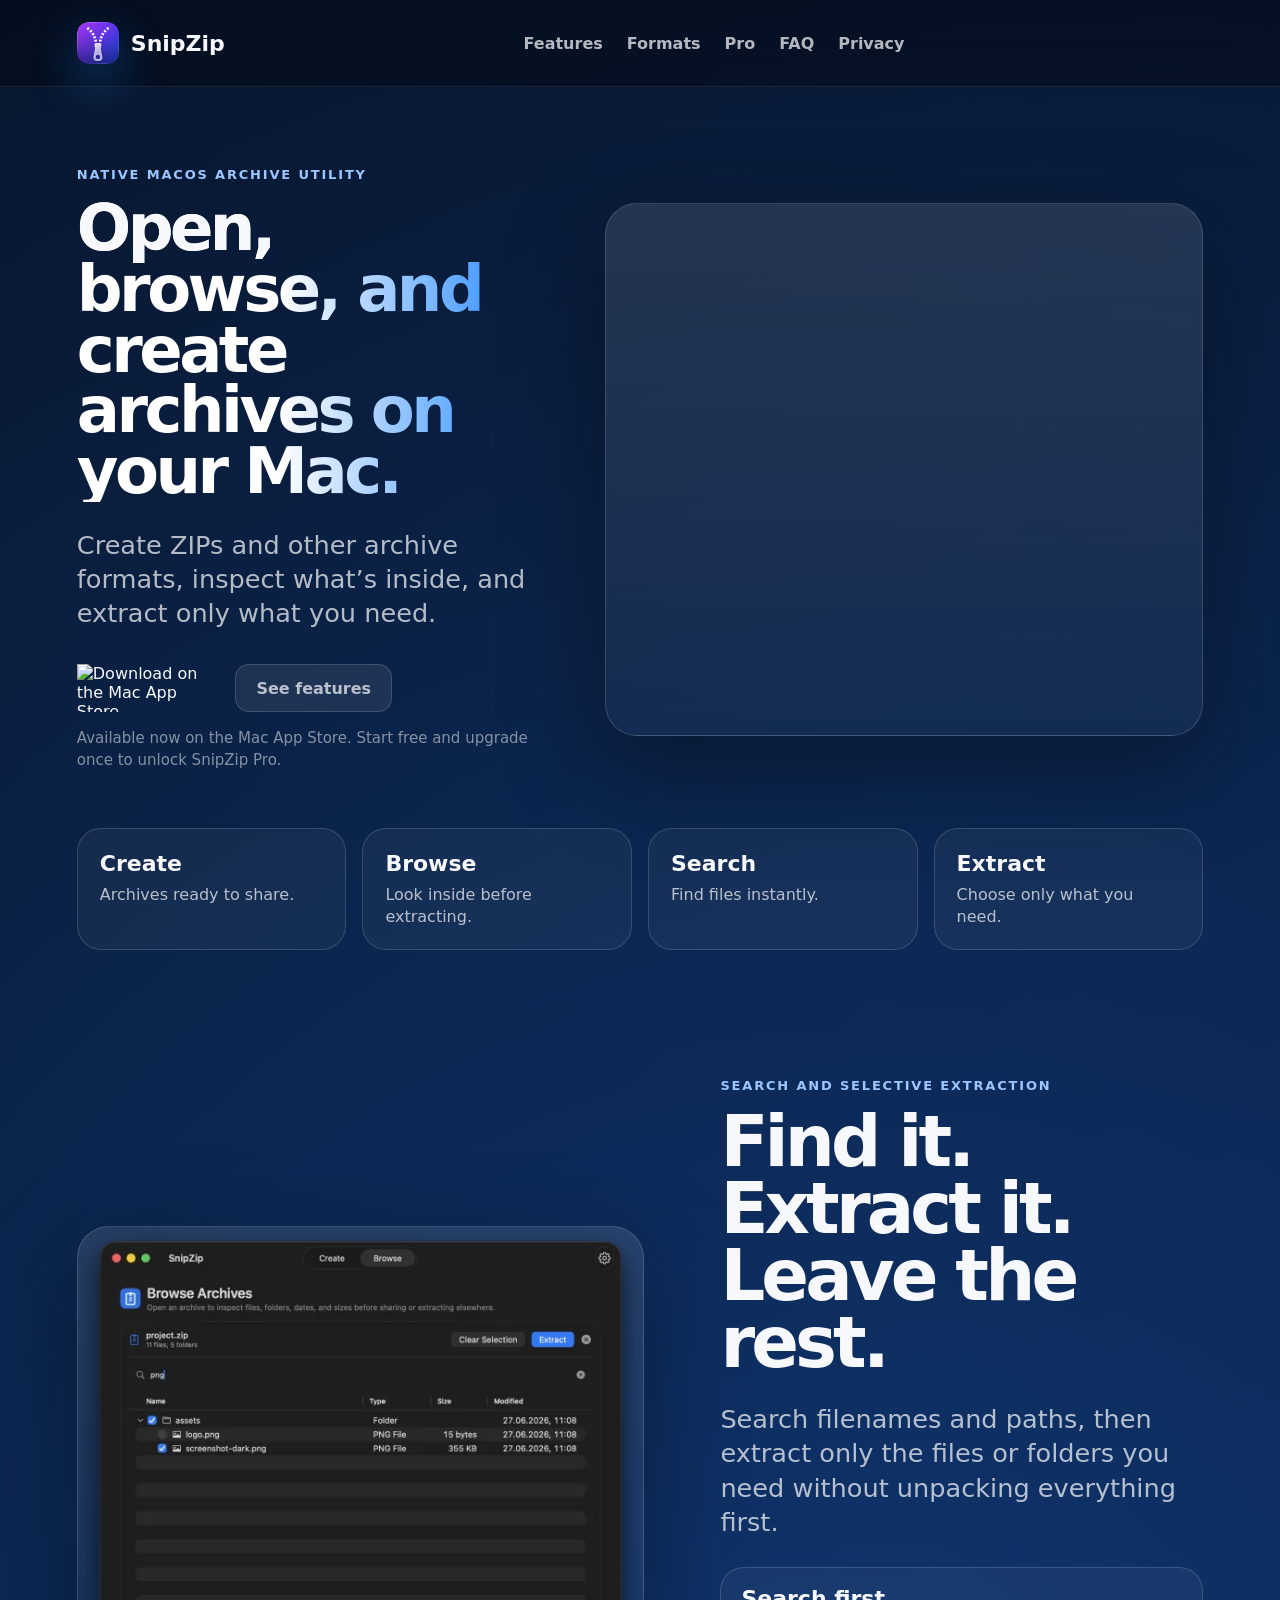
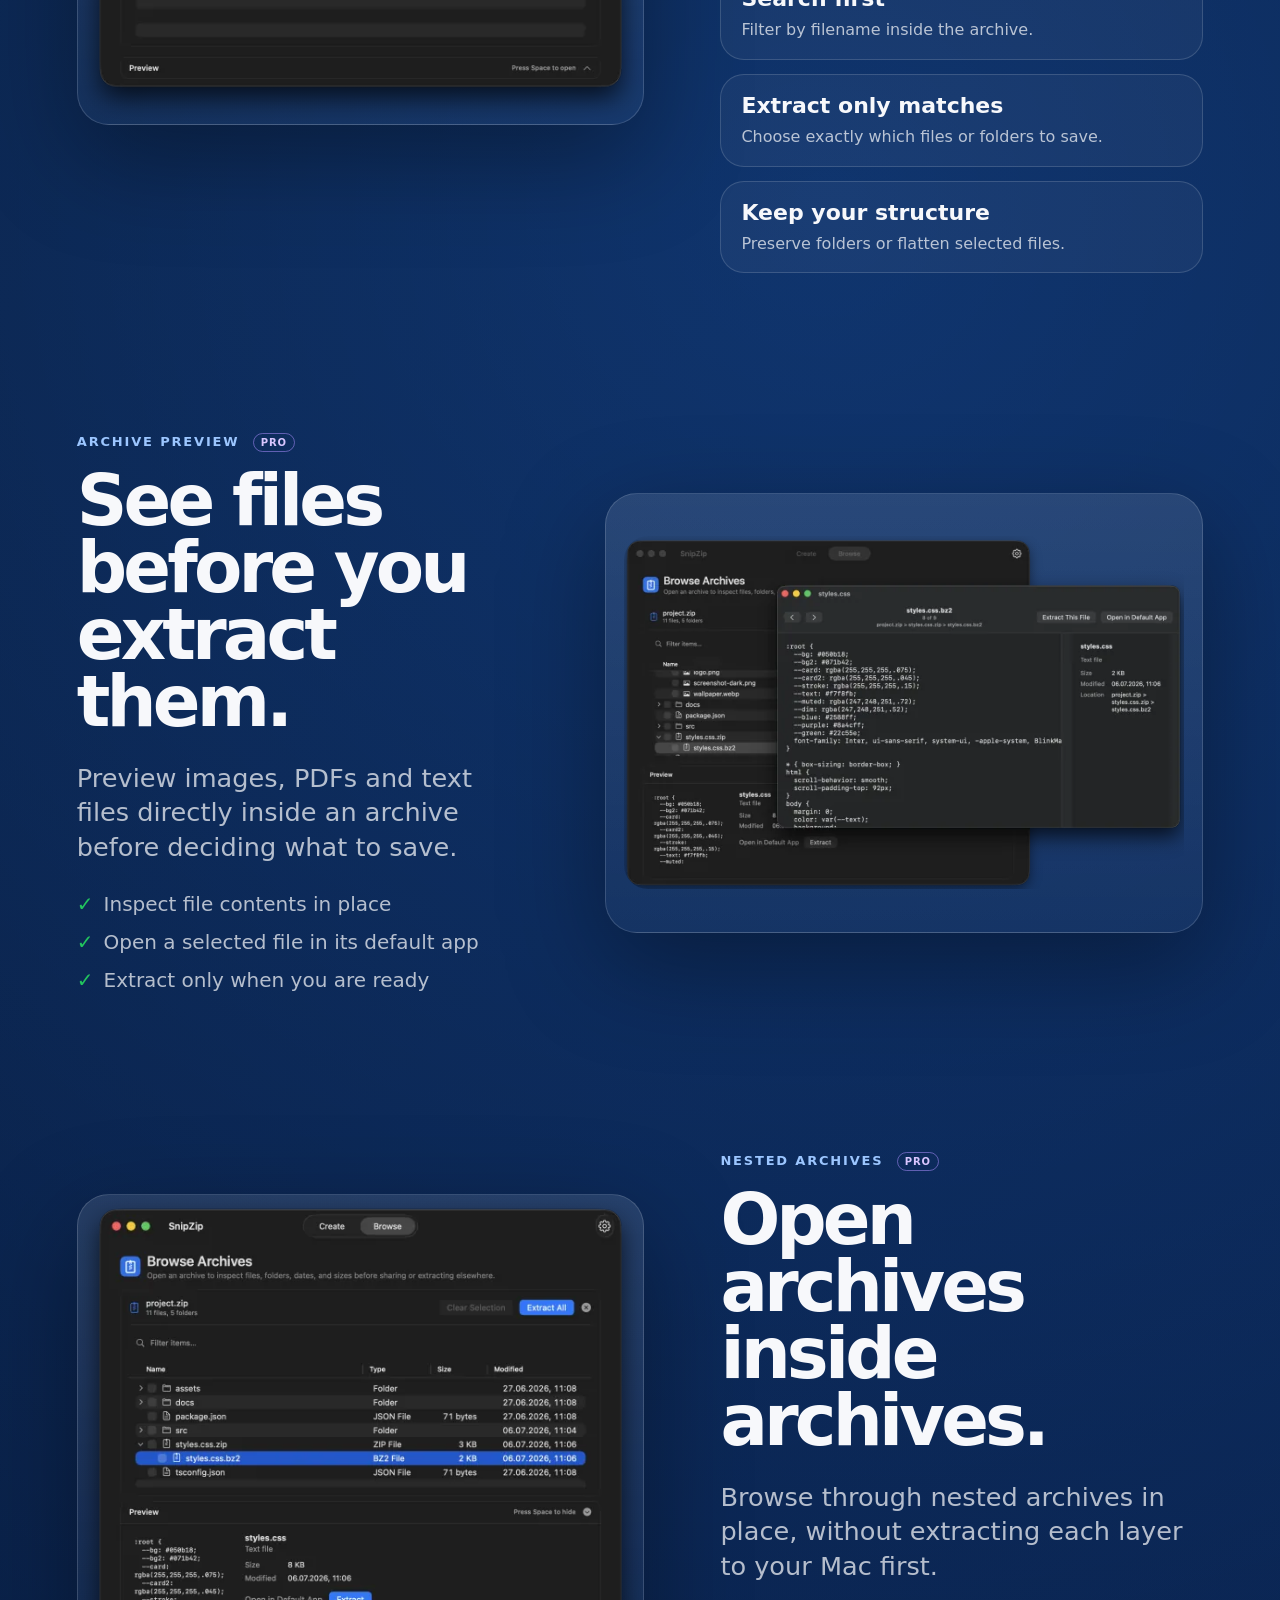
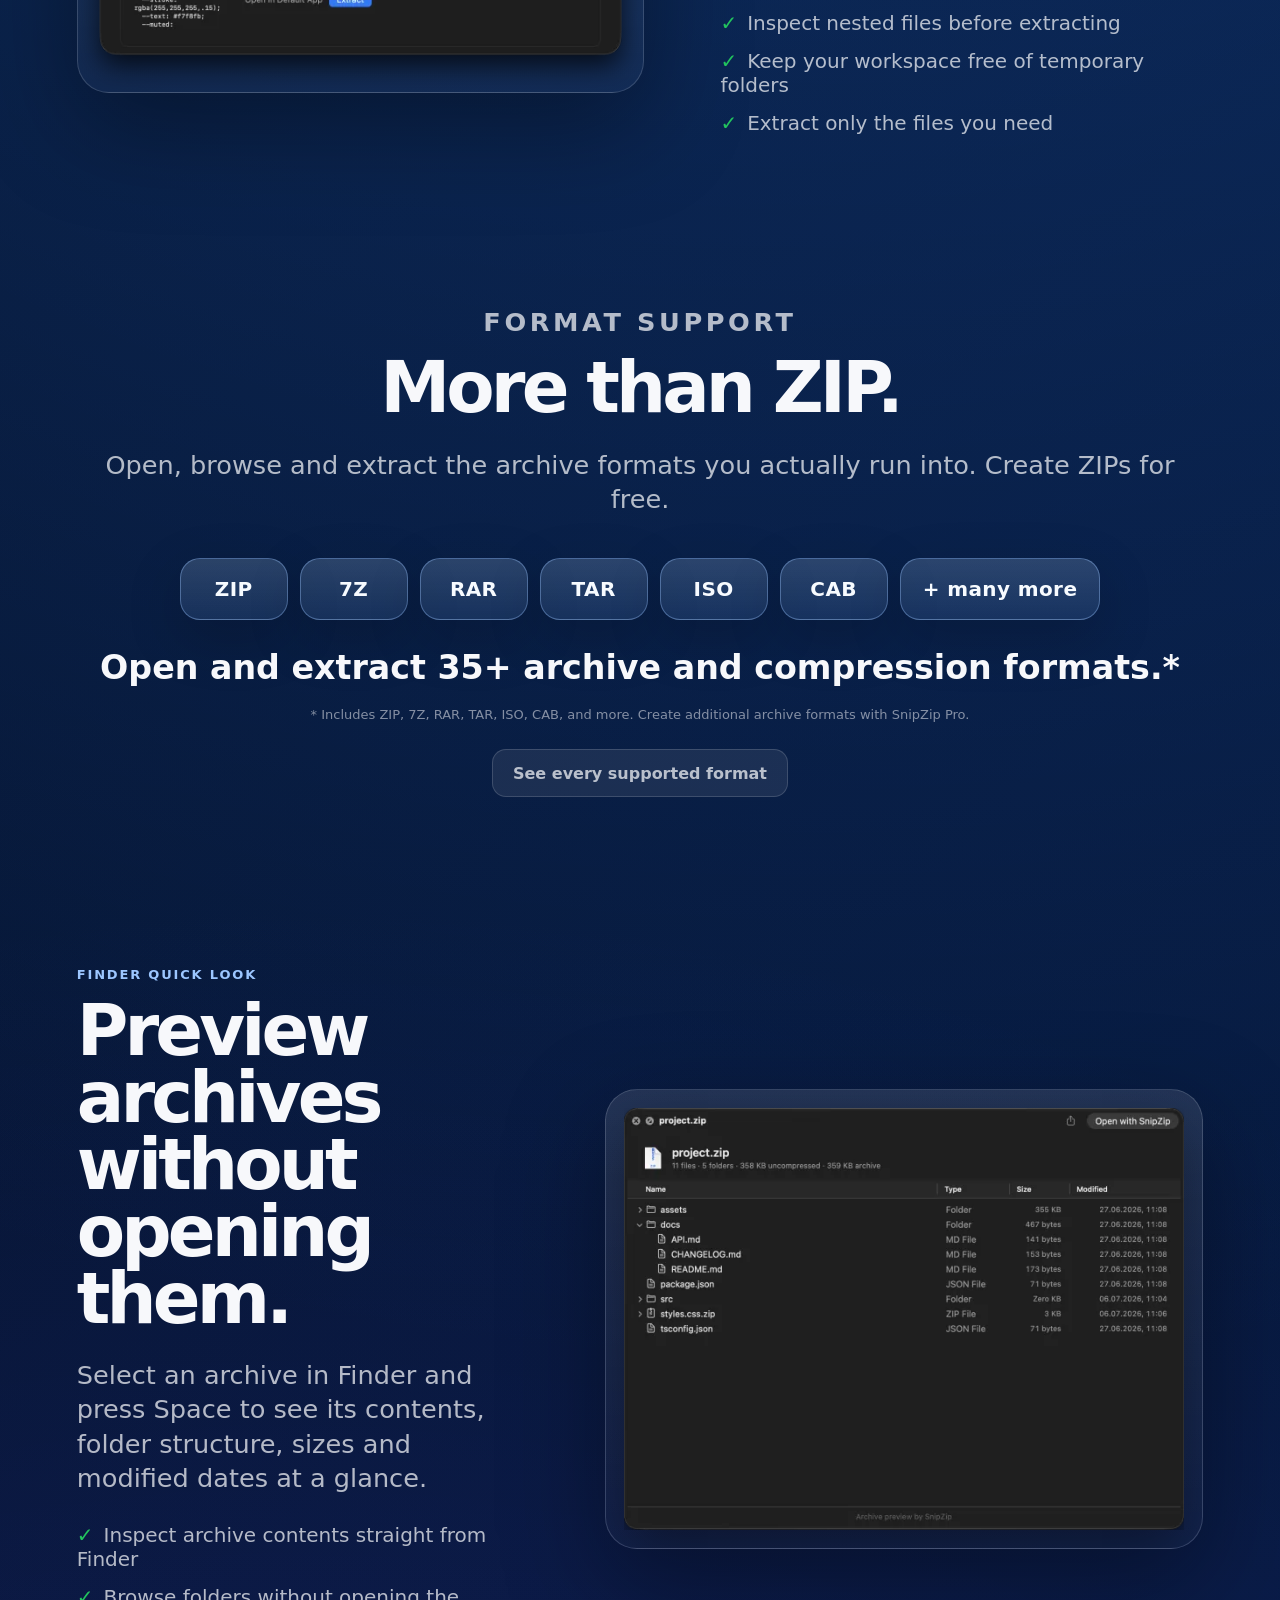
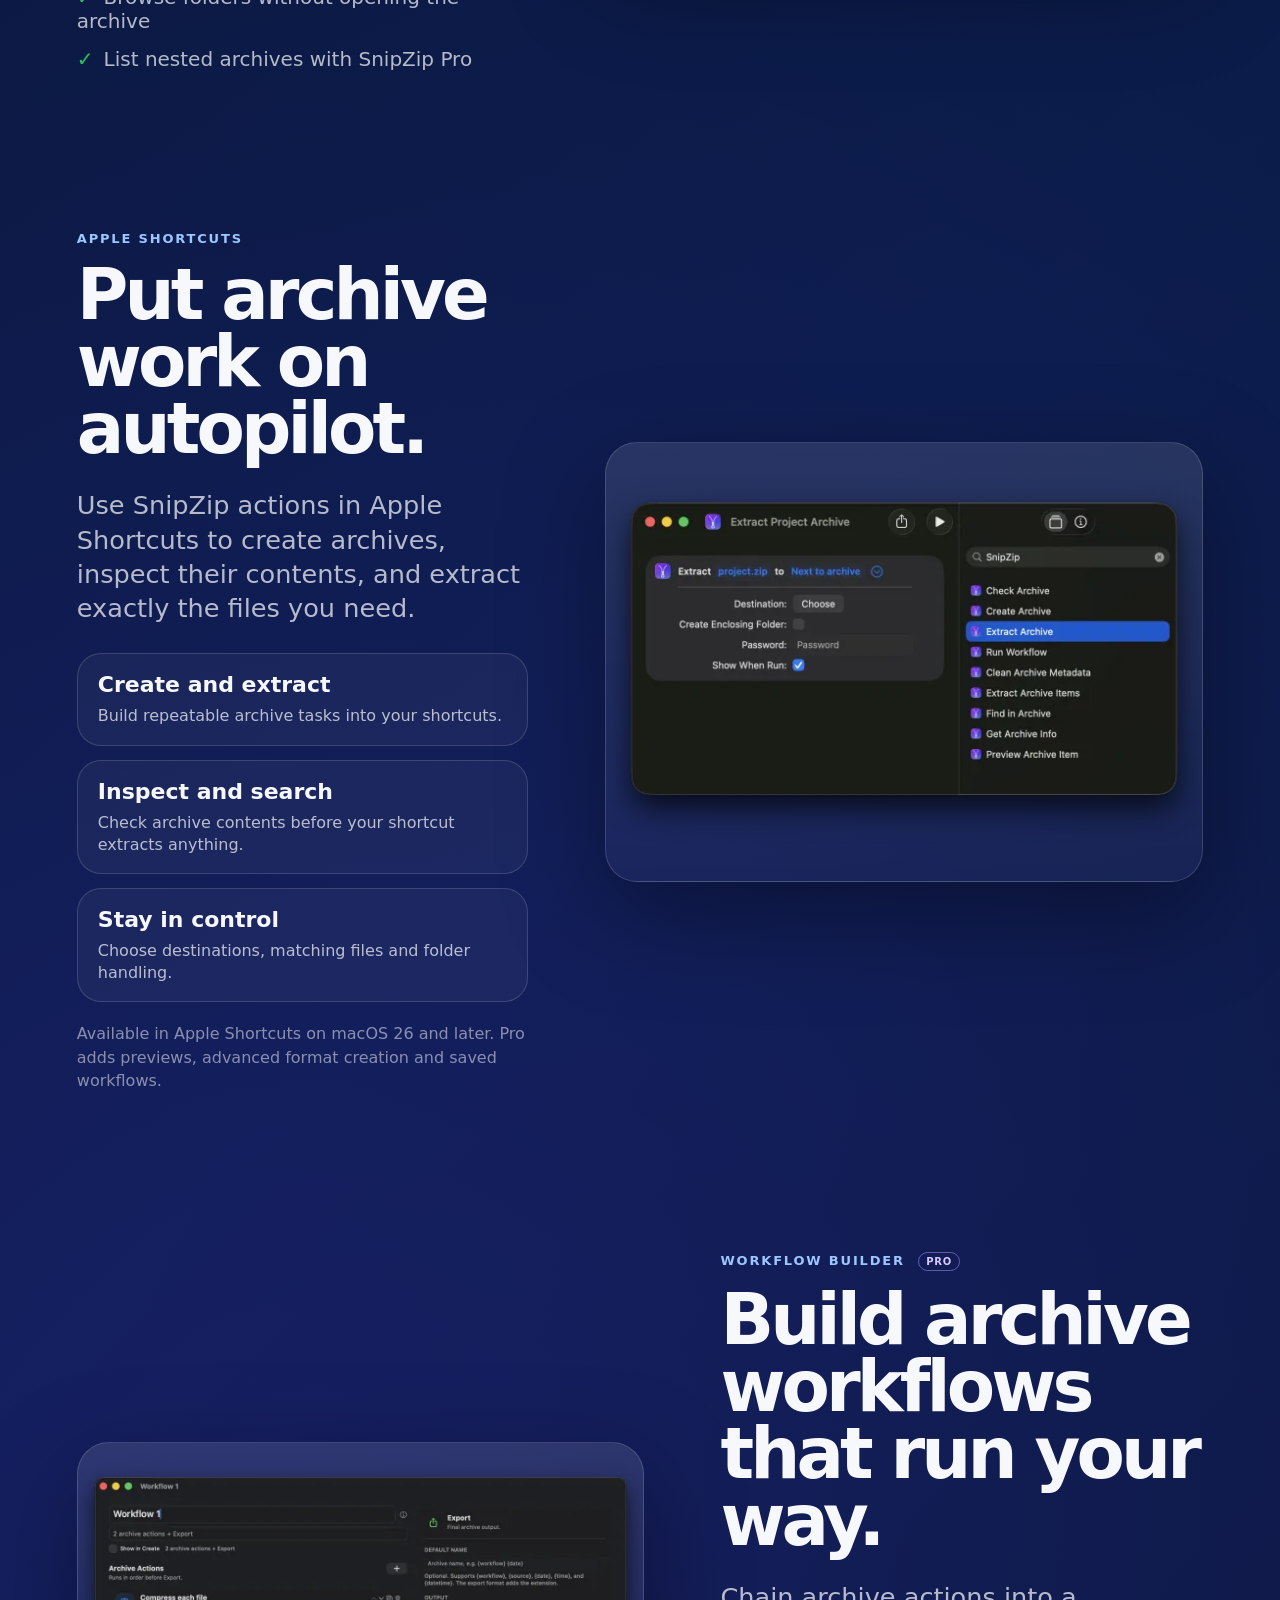
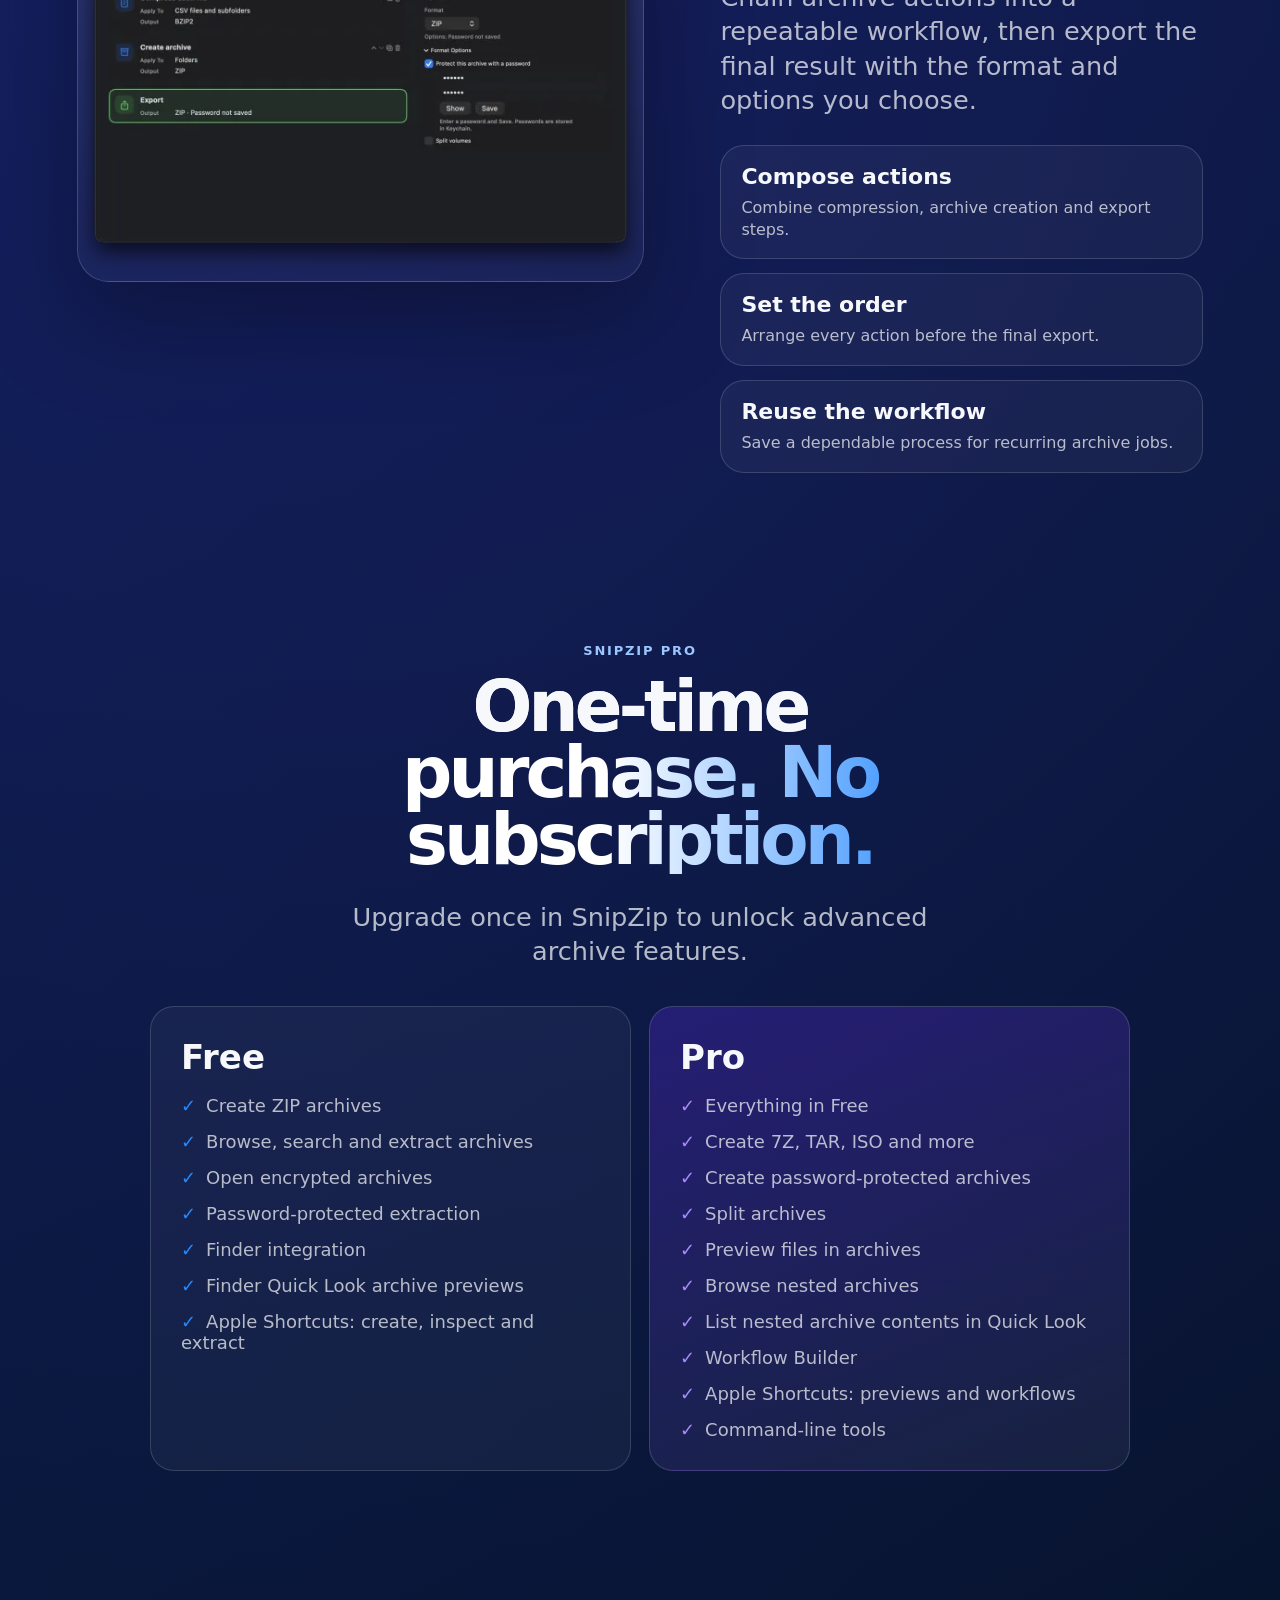
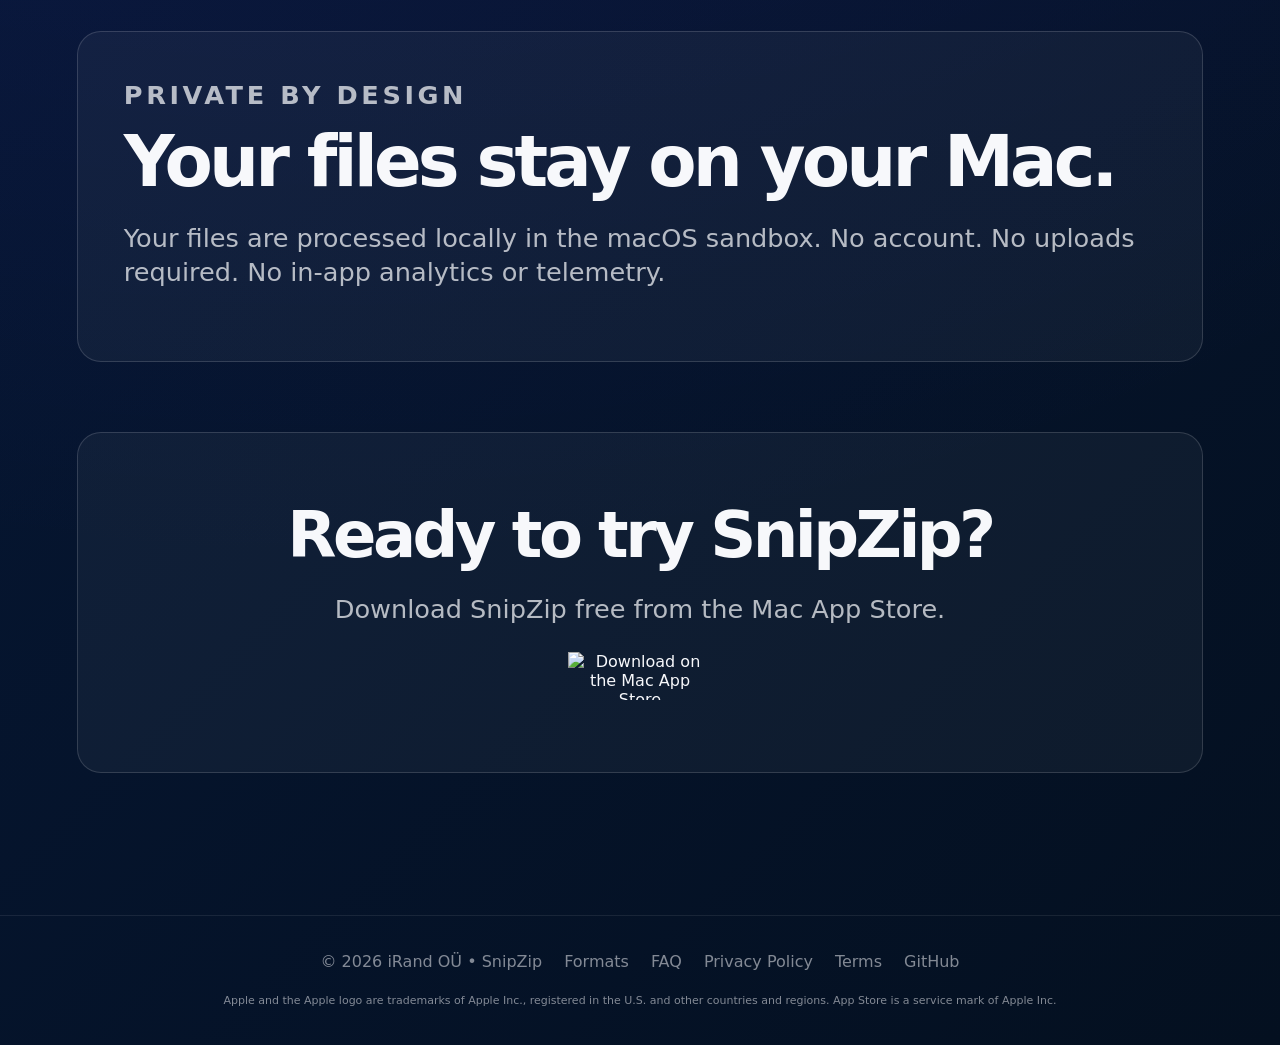
==== commit 05d61ba9: "Add files via upload" ====
--- a/docs/index.html
+++ b/docs/index.html
@@ -184,7 +184,7 @@
         <div class="quick-look-window">
           <picture>
             <source type="image/webp" srcset="assets/screenshots/quick-look-preview-640.webp 640w, assets/screenshots/quick-look-preview-960.webp 960w, assets/screenshots/quick-look-preview-1280.webp 1280w" sizes="(max-width: 980px) calc(100vw - 36px), 50vw" />
-            <img class="quick-look-screenshot" src="assets/screenshots/quickLook_preview2.png" width="1770" height="1376" loading="lazy" decoding="async" alt="Finder Quick Look preview showing the files and folders inside a ZIP archive" />
+            <img class="quick-look-screenshot" src="assets/screenshots/quick-look-preview.png" width="1660" height="1248" loading="lazy" decoding="async" alt="Finder Quick Look preview showing the files and folders inside a ZIP archive" />
           </picture>
         </div>
       </div>
--- a/docs/styles.css
+++ b/docs/styles.css
@@ -207,19 +207,13 @@
 .quick-look-window {
   width: 100%;
   aspect-ratio: 1660 / 1248;
-  border-radius: 18px;
-  clip-path: inset(0 round 18px);
   box-shadow: 0 22px 55px rgba(0,0,0,.38);
-  isolation: isolate;
-  overflow: hidden;
 }
 .quick-look-window picture { height: 100%; }
 .screenshot-card .quick-look-window img.quick-look-screenshot {
-  width: 106.627%;
-  max-width: none;
-  max-height: none;
+  width: 100%;
   border-radius: 0;
-  transform: translate(-3.107%, -4.506%);
+  transform: none;
 }
 .screenshot-card img.workflow-screenshot {
   transform: translateY(2%) scale(1.12);
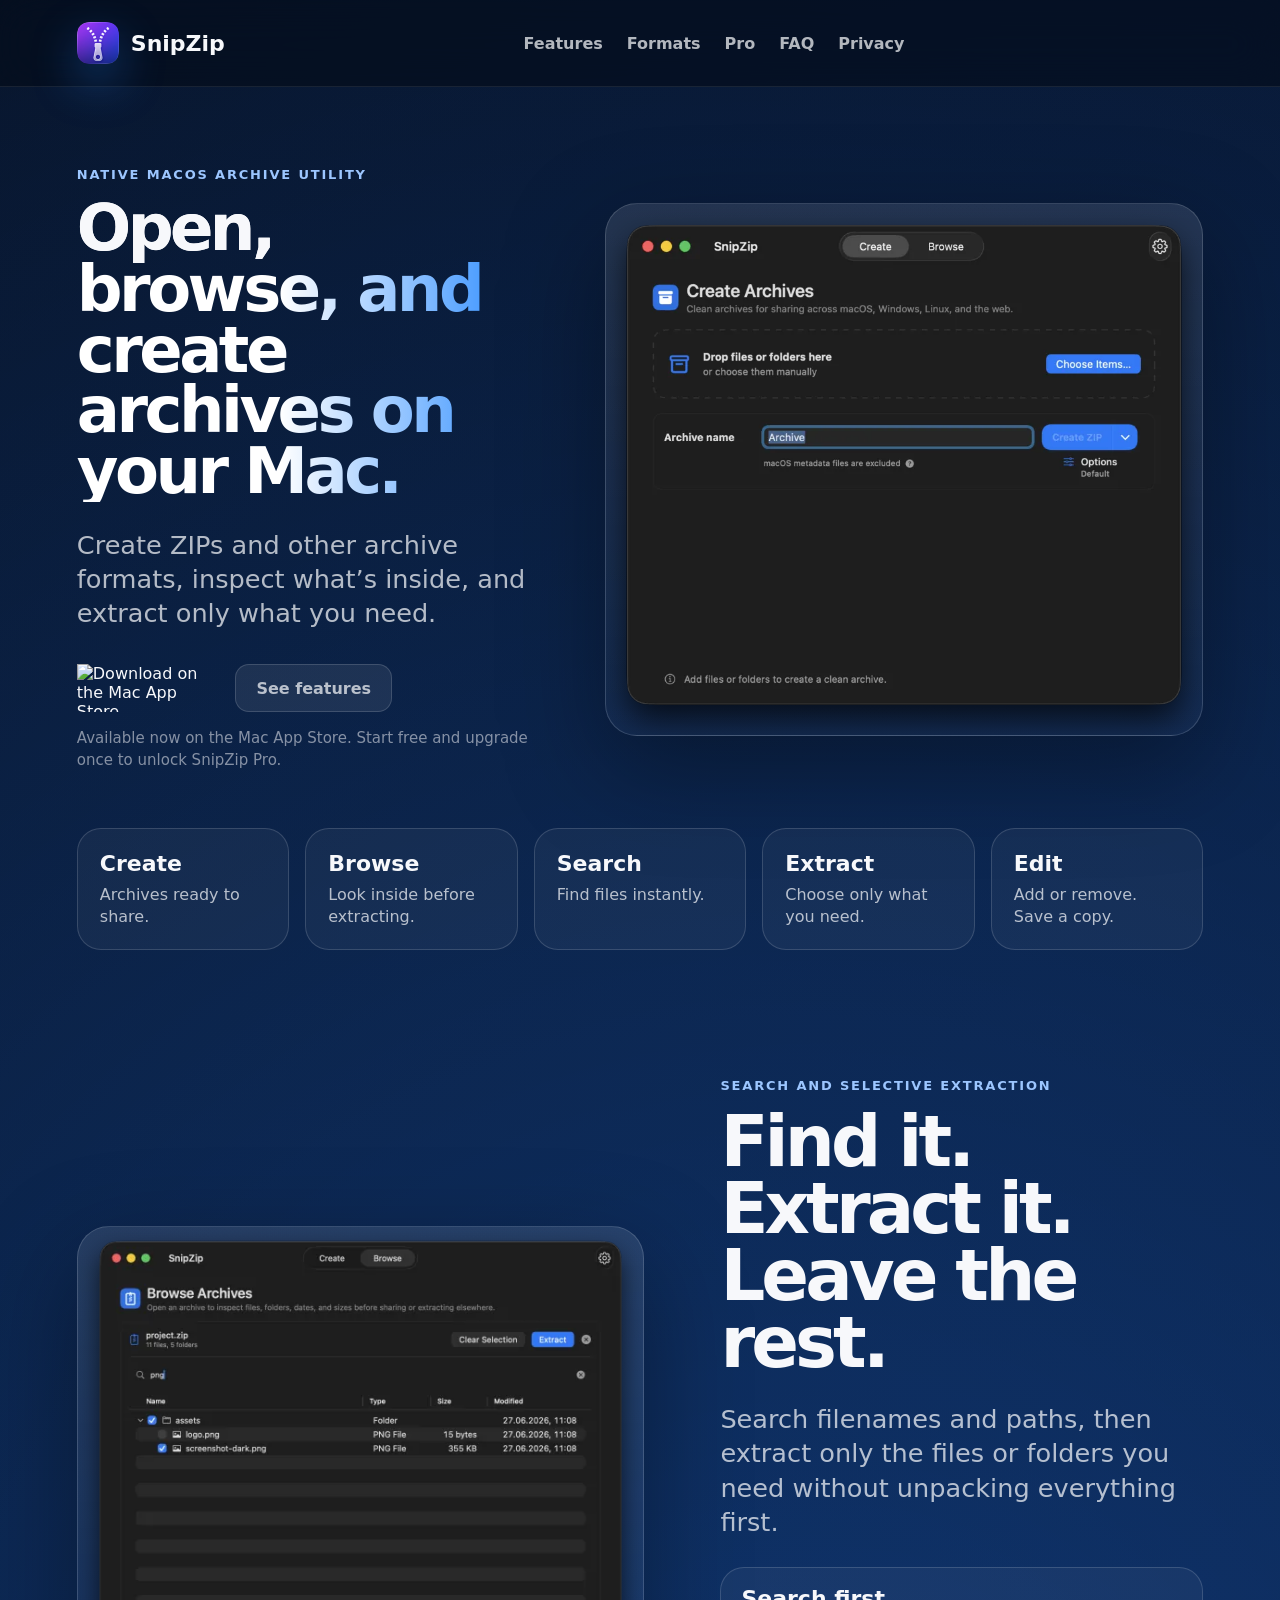
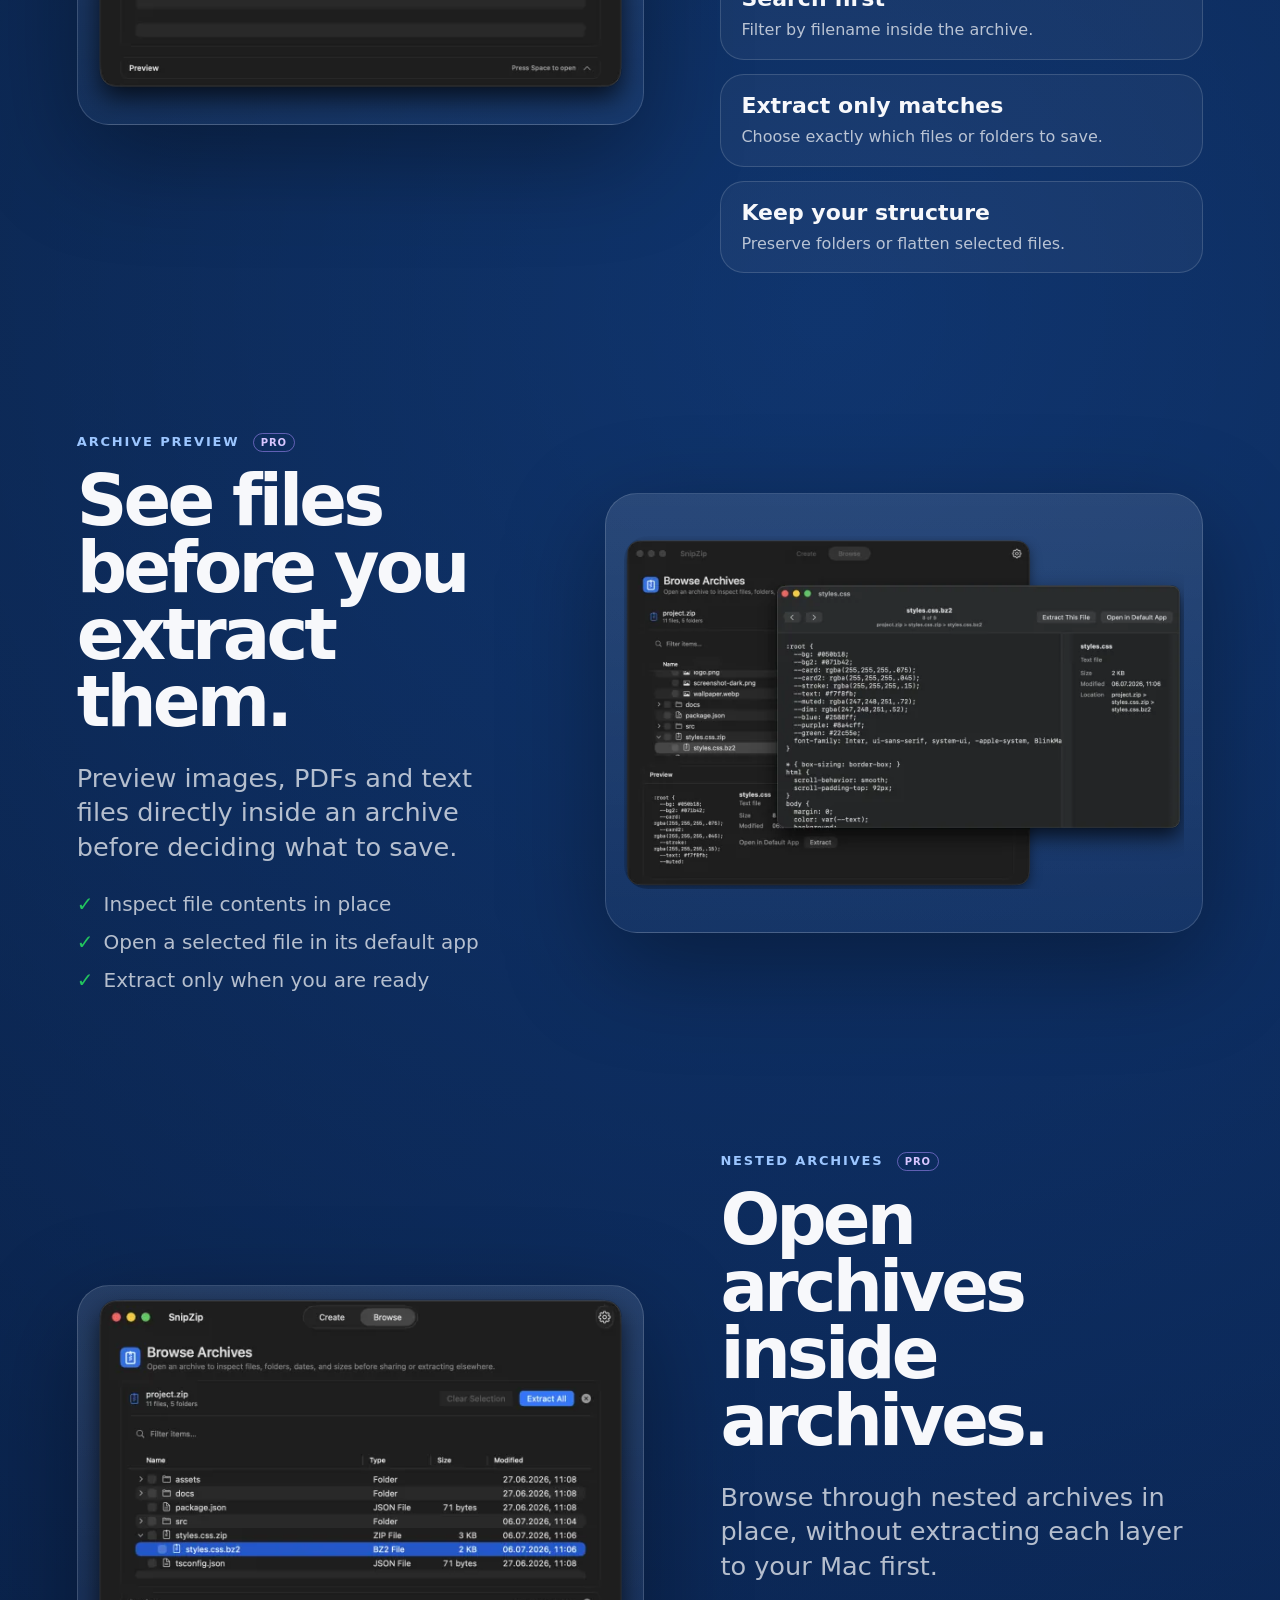
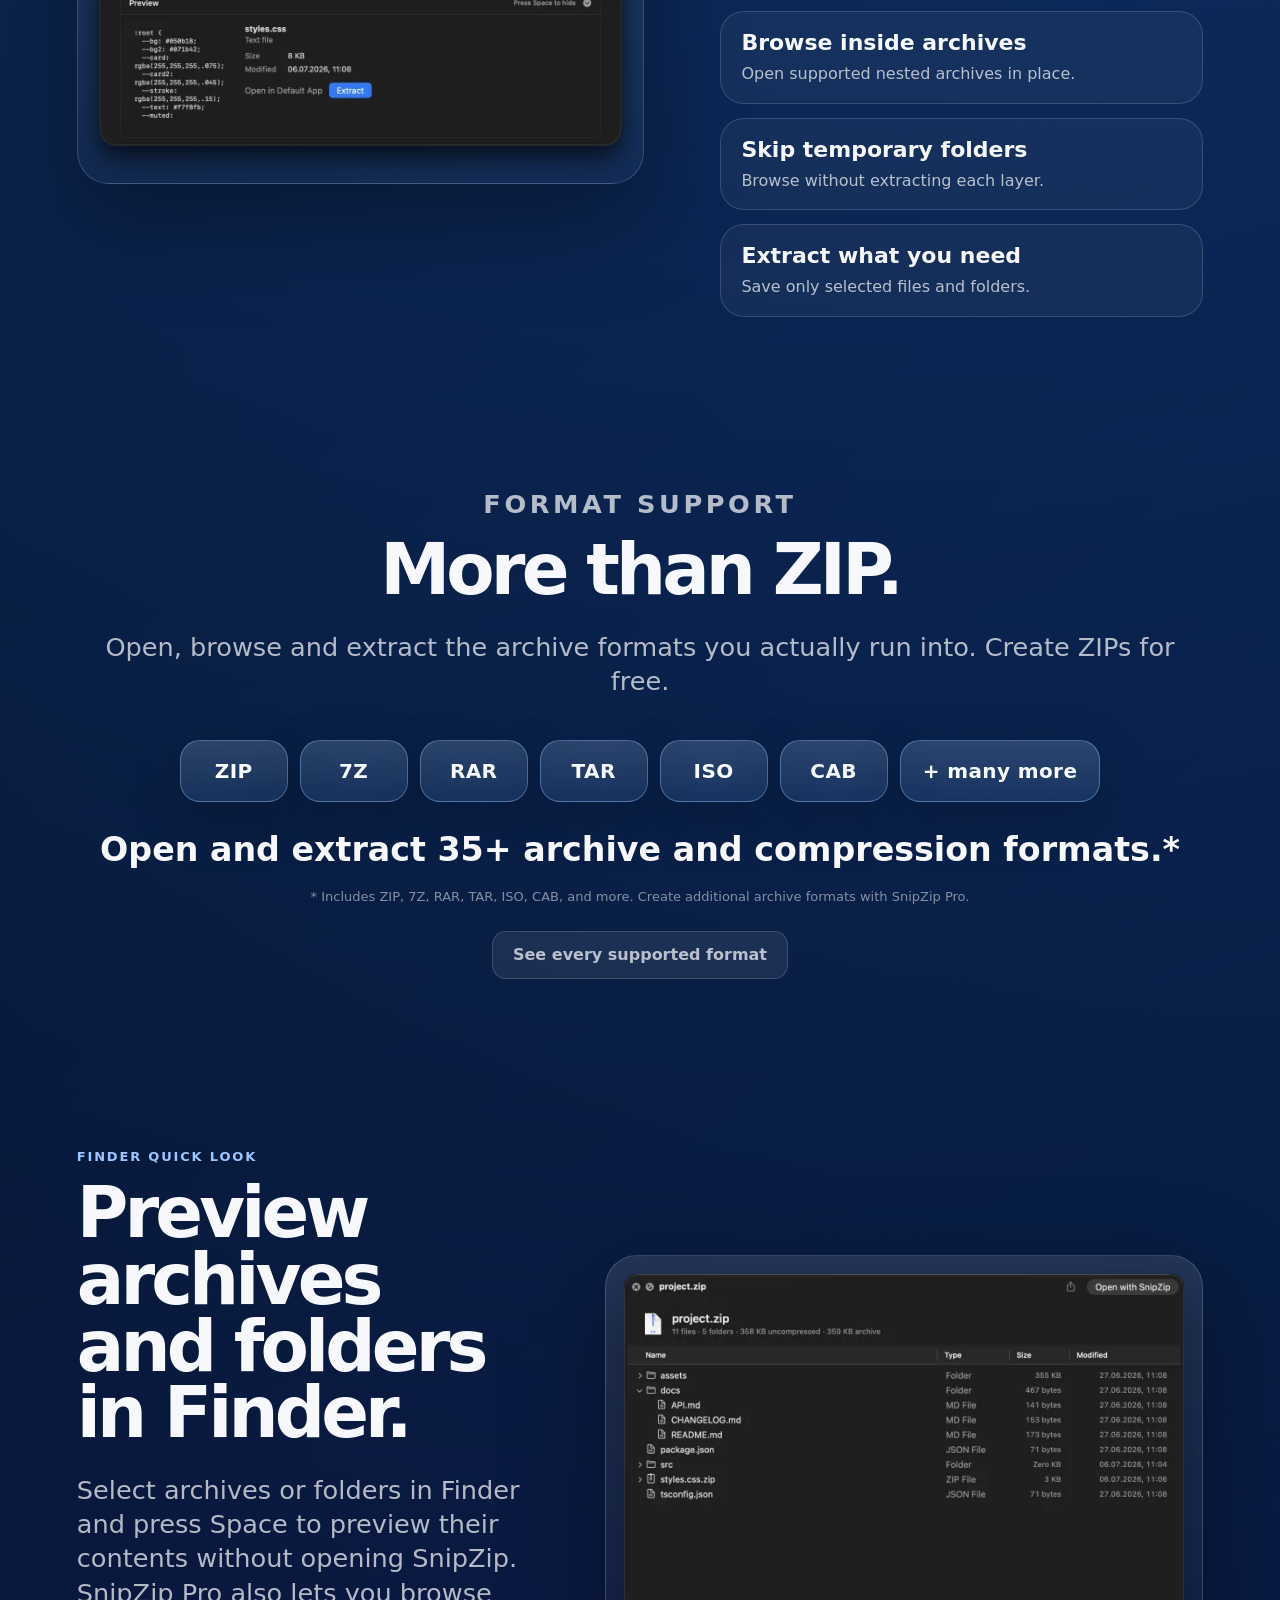
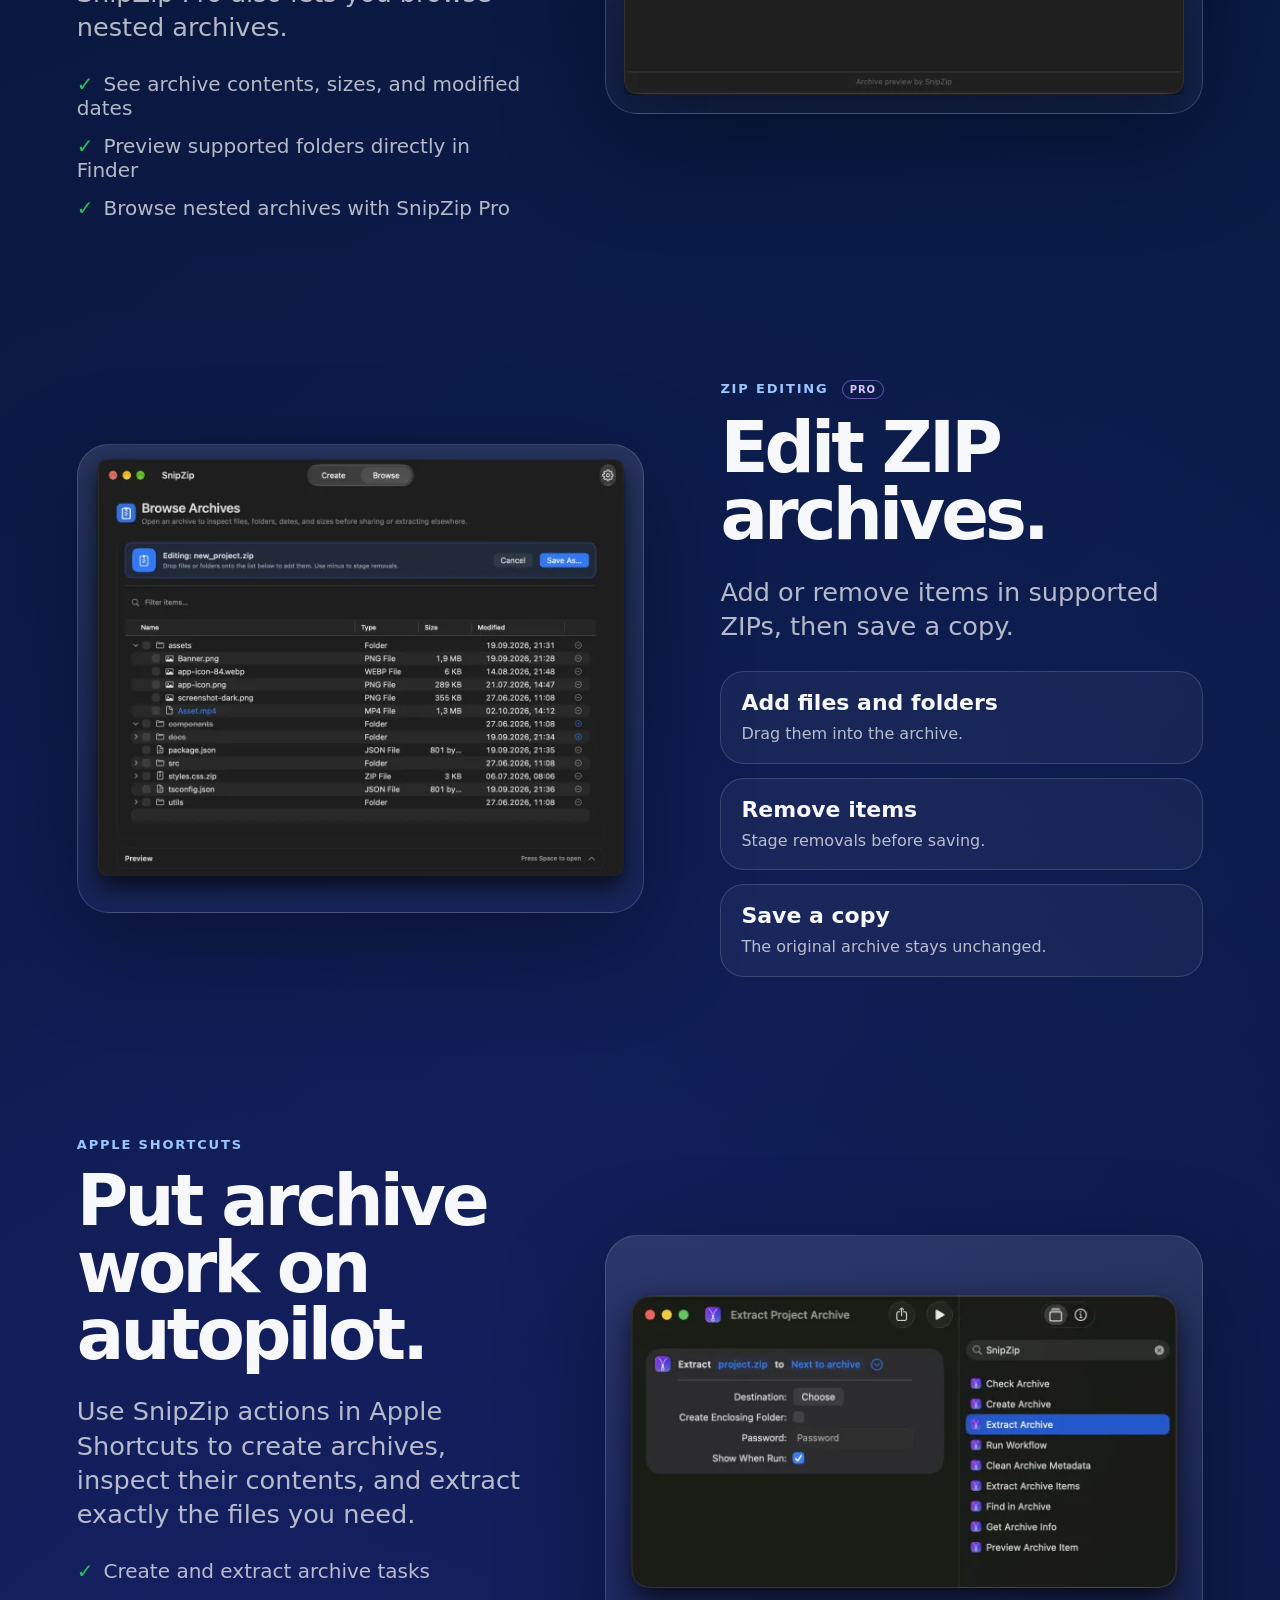
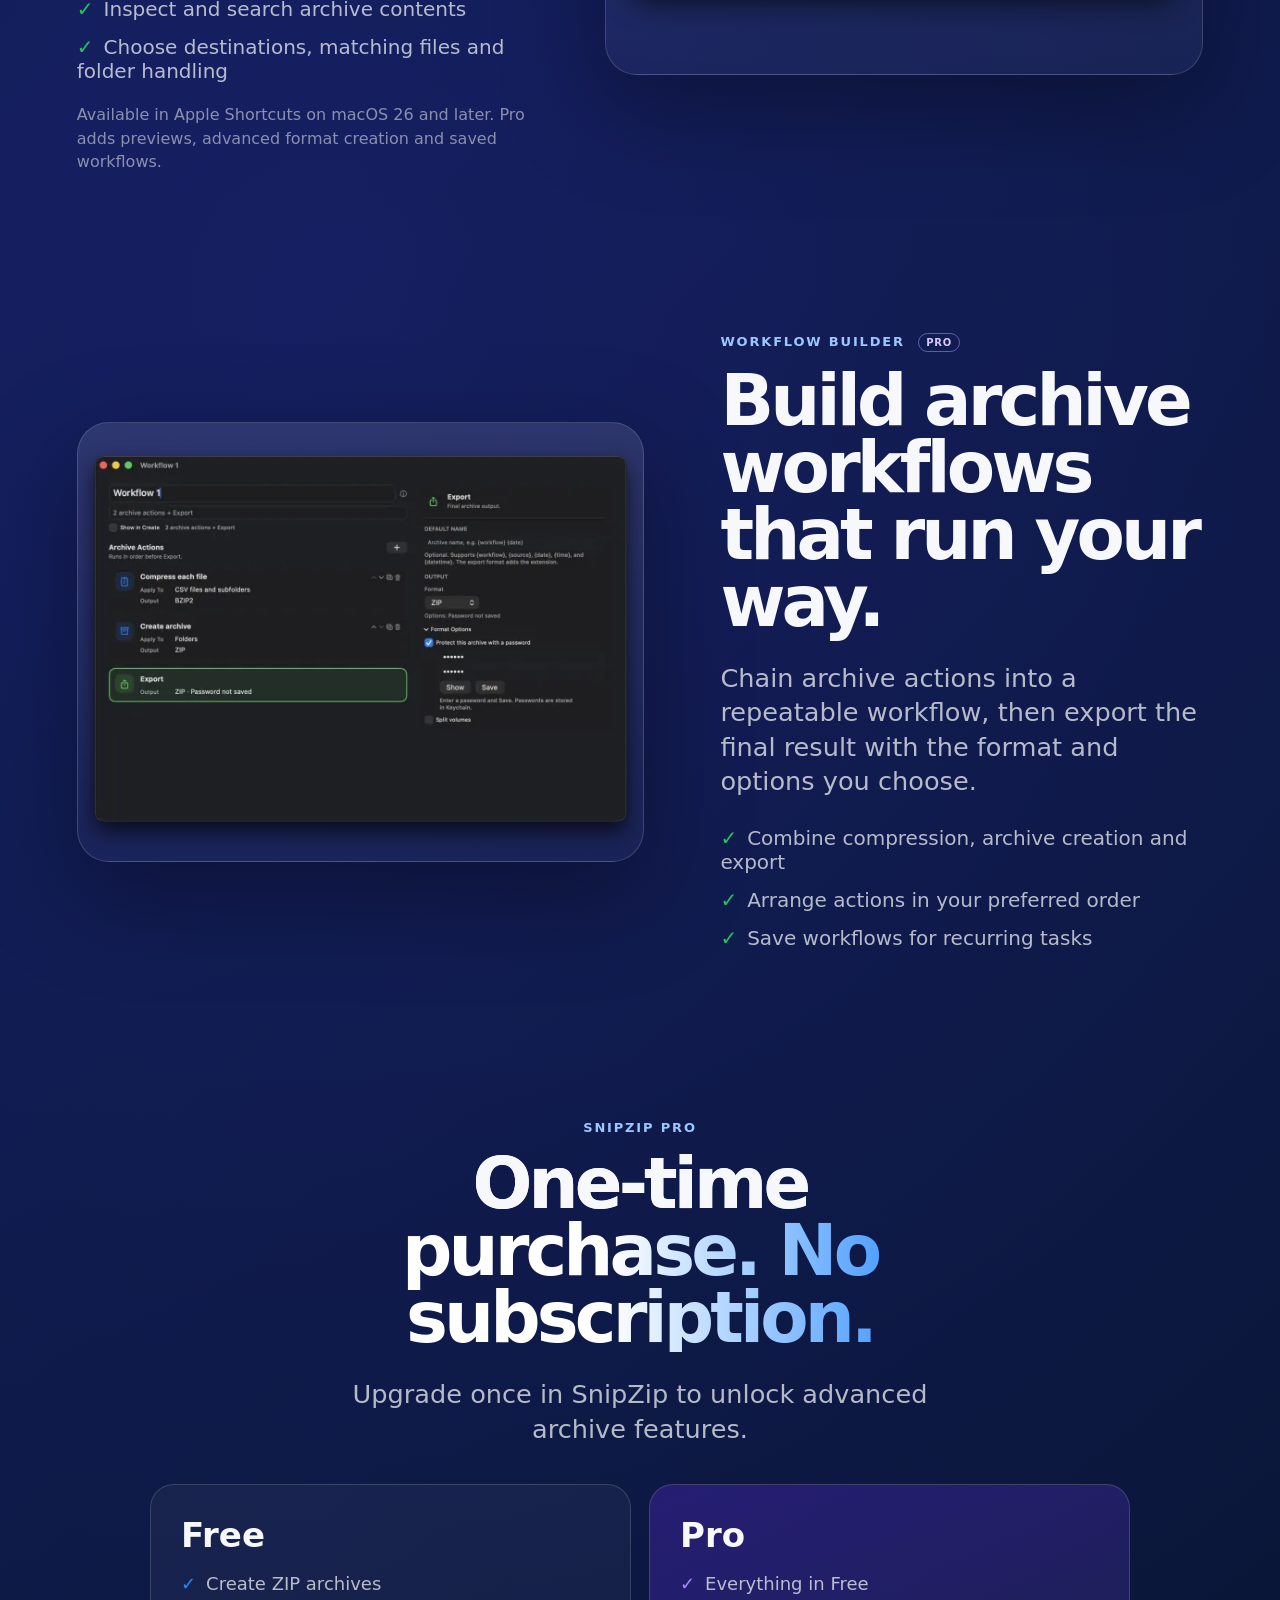
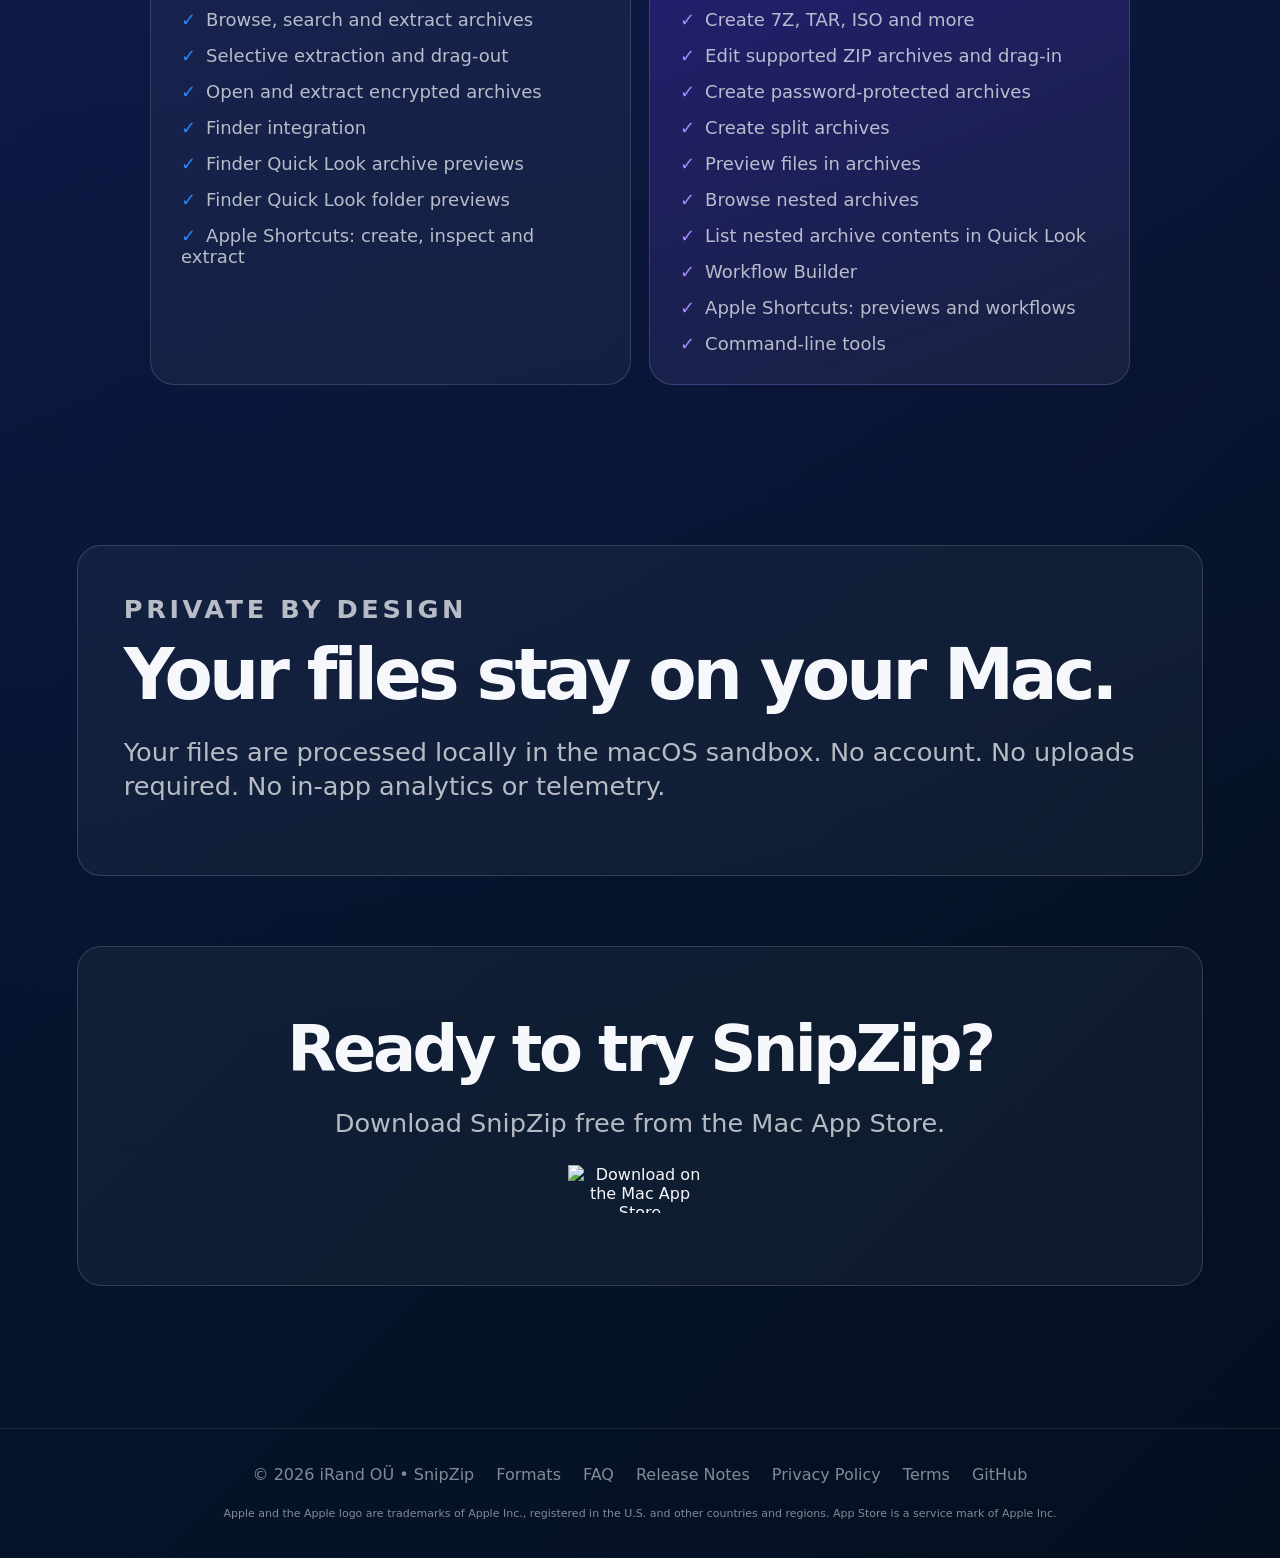
==== commit 2fe73110: "Add files via upload" ====
--- a/docs/index.html
+++ b/docs/index.html
@@ -23,7 +23,7 @@
   <link rel="apple-touch-icon" href="./assets/icons/apple-touch-icon.png?v=4" />
   <link rel="manifest" href="./site.webmanifest?v=4" />
   <link rel="preconnect" href="https://tools.applemediaservices.com" crossorigin />
-  <link rel="stylesheet" href="styles.css?v=11" />
+  <link rel="stylesheet" href="styles.css?v=13" />
   <script type="application/ld+json">
     {
       "@context": "https://schema.org",
@@ -98,6 +98,7 @@
       <div><strong>Browse</strong><span>Look inside before extracting.</span></div>
       <div><strong>Search</strong><span>Find files instantly.</span></div>
       <div><strong>Extract</strong><span>Choose only what you need.</span></div>
+      <div><strong>Edit</strong><span>Add or remove. Save a copy.</span></div>
     </section>
 
     <section id="features" class="section-grid reverse">
@@ -149,11 +150,11 @@
         <p class="eyebrow">Nested archives <span class="feature-badge">Pro</span></p>
         <h2>Open archives inside archives.</h2>
         <p>Browse through nested archives in place, without extracting each layer to your Mac first.</p>
-        <ul class="check-list">
-          <li>Inspect nested files before extracting</li>
-          <li>Keep your workspace free of temporary folders</li>
-          <li>Extract only the files you need</li>
-        </ul>
+        <div class="mini-features">
+          <div><strong>Browse inside archives</strong><span>Open supported nested archives in place.</span></div>
+          <div><strong>Skip temporary folders</strong><span>Browse without extracting each layer.</span></div>
+          <div><strong>Extract what you need</strong><span>Save only selected files and folders.</span></div>
+        </div>
       </div>
     </section>
 
@@ -172,12 +173,12 @@
     <section class="section-grid">
       <div class="copy">
         <p class="eyebrow">Finder Quick Look</p>
-        <h2>Preview archives without opening them.</h2>
-        <p>Select an archive in Finder and press Space to see its contents, folder structure, sizes and modified dates at a glance.</p>
+        <h2>Preview archives and folders in Finder.</h2>
+        <p>Select archives or folders in Finder and press Space to preview their contents without opening SnipZip. SnipZip Pro also lets you browse nested archives.</p>
         <ul class="check-list">
-          <li>Inspect archive contents straight from Finder</li>
-          <li>Browse folders without opening the archive</li>
-          <li>List nested archives with SnipZip Pro</li>
+          <li>See archive contents, sizes, and modified dates</li>
+          <li>Preview supported folders directly in Finder</li>
+          <li>Browse nested archives with SnipZip Pro</li>
         </ul>
       </div>
       <div class="screenshot-card quick-look-card">
@@ -190,16 +191,35 @@
       </div>
     </section>
 
+    <section class="section-grid reverse">
+      <div class="screenshot-card">
+        <picture>
+          <source type="image/webp" srcset="assets/screenshots/zip-editing-640.webp 640w, assets/screenshots/zip-editing-960.webp 960w, assets/screenshots/zip-editing-1280.webp 1280w" sizes="(max-width: 980px) calc(100vw - 36px), 50vw" />
+          <img src="assets/screenshots/zip-editing.png" width="1992" height="1624" loading="lazy" decoding="async" alt="SnipZip ZIP editing mode with files and folders staged to create a new archive copy" />
+        </picture>
+      </div>
+      <div class="copy">
+        <p class="eyebrow">ZIP editing <span class="feature-badge">Pro</span></p>
+        <h2>Edit ZIP archives.</h2>
+        <p>Add or remove items in supported ZIPs, then save a copy.</p>
+        <div class="mini-features">
+          <div><strong>Add files and folders</strong><span>Drag them into the archive.</span></div>
+          <div><strong>Remove items</strong><span>Stage removals before saving.</span></div>
+          <div><strong>Save a copy</strong><span>The original archive stays unchanged.</span></div>
+        </div>
+      </div>
+    </section>
+
     <section class="section-grid">
       <div class="copy">
         <p class="eyebrow">Apple Shortcuts</p>
         <h2>Put archive work on autopilot.</h2>
         <p>Use SnipZip actions in Apple Shortcuts to create archives, inspect their contents, and extract exactly the files you need.</p>
-        <div class="mini-features">
-          <div><strong>Create and extract</strong><span>Build repeatable archive tasks into your shortcuts.</span></div>
-          <div><strong>Inspect and search</strong><span>Check archive contents before your shortcut extracts anything.</span></div>
-          <div><strong>Stay in control</strong><span>Choose destinations, matching files and folder handling.</span></div>
-        </div>
+        <ul class="check-list">
+          <li>Create and extract archive tasks</li>
+          <li>Inspect and search archive contents</li>
+          <li>Choose destinations, matching files and folder handling</li>
+        </ul>
         <p class="availability-note">Available in Apple Shortcuts on macOS 26 and later. Pro adds previews, advanced format creation and saved workflows.</p>
       </div>
       <div class="screenshot-card">
@@ -221,11 +241,11 @@
         <p class="eyebrow">Workflow Builder <span class="feature-badge">Pro</span></p>
         <h2>Build archive workflows that run your way.</h2>
         <p>Chain archive actions into a repeatable workflow, then export the final result with the format and options you choose.</p>
-        <div class="mini-features">
-          <div><strong>Compose actions</strong><span>Combine compression, archive creation and export steps.</span></div>
-          <div><strong>Set the order</strong><span>Arrange every action before the final export.</span></div>
-          <div><strong>Reuse the workflow</strong><span>Save a dependable process for recurring archive jobs.</span></div>
-        </div>
+        <ul class="check-list">
+          <li>Combine compression, archive creation and export</li>
+          <li>Arrange actions in your preferred order</li>
+          <li>Save workflows for recurring tasks</li>
+        </ul>
       </div>
     </section>
 
@@ -241,10 +261,11 @@
           <ul>
             <li>Create ZIP archives</li>
             <li>Browse, search and extract archives</li>
-            <li>Open encrypted archives</li>
-            <li>Password-protected extraction</li>
+            <li>Selective extraction and drag-out</li>
+            <li>Open and extract encrypted archives</li>
             <li>Finder integration</li>
             <li>Finder Quick Look archive previews</li>
+            <li>Finder Quick Look folder previews</li>
             <li>Apple Shortcuts: create, inspect and extract</li>
           </ul>
         </div>
@@ -253,8 +274,9 @@
           <ul>
             <li>Everything in Free</li>
             <li>Create 7Z, TAR, ISO and more</li>
+            <li>Edit supported ZIP archives and drag-in</li>
             <li>Create password-protected archives</li>
-            <li>Split archives</li>
+            <li>Create split archives</li>
             <li>Preview files in archives</li>
             <li>Browse nested archives</li>
             <li>List nested archive contents in Quick Look</li>
@@ -287,6 +309,7 @@
     <span>© 2026 iRand OÜ • SnipZip</span>
     <a href="formats.html">Formats</a>
     <a href="faq.html">FAQ</a>
+    <a href="release-notes.html">Release Notes</a>
     <a href="privacy.html">Privacy Policy</a>
     <a href="terms.html">Terms</a>
     <a href="https://github.com/snipzip/snipzip">GitHub</a>
--- a/docs/styles.css
+++ b/docs/styles.css
@@ -233,7 +233,7 @@
 
 .feature-strip {
   display: grid;
-  grid-template-columns: repeat(4, 1fr);
+  grid-template-columns: repeat(5, 1fr);
   gap: 16px;
   margin: -24px 0 48px;
 }
@@ -320,6 +320,71 @@
   margin: 0 auto;
   padding-top: 80px;
 }
+.release-notes-page {
+  max-width: 1040px;
+  margin: 0 auto;
+  padding-top: 64px;
+}
+.release-notes-hero {
+  max-width: 900px;
+  padding: 36px 0 30px;
+}
+.release-notes-hero h1 {
+  margin-bottom: 20px;
+  font-size: clamp(42px, 6vw, 76px);
+  line-height: 1.02;
+}
+.release-notes-hero .lede { max-width: 780px; }
+.release-history-note {
+  margin: 0 0 22px;
+  color: var(--dim);
+  font-size: 14px;
+  line-height: 1.5;
+}
+.release-notes-list { display: grid; gap: 14px; }
+.release-note {
+  padding: clamp(22px, 4vw, 34px);
+  border: 1px solid var(--stroke);
+  border-radius: 20px;
+  background: var(--card2);
+}
+.release-note h2 {
+  margin: 0 0 14px;
+  font-size: clamp(25px, 3vw, 34px);
+  line-height: 1.15;
+  letter-spacing: -.025em;
+}
+.release-subtitle {
+  color: var(--dim);
+  font-size: .72em;
+  font-weight: 600;
+  letter-spacing: 0;
+}
+.release-note ul {
+  display: grid;
+  gap: 10px;
+  margin: 0;
+  padding: 0;
+  list-style: none;
+}
+.release-note li {
+  position: relative;
+  padding-left: 18px;
+  color: var(--muted);
+  font-size: 16px;
+  line-height: 1.65;
+}
+.release-note li::before {
+  position: absolute;
+  top: .72em;
+  left: 0;
+  width: 6px;
+  height: 6px;
+  border-radius: 50%;
+  background: #9cc6ff;
+  content: "";
+}
+.release-note li strong { color: var(--text); }
 .formats-hero {
   max-width: 1000px;
   padding: 70px 0 54px;
@@ -630,6 +695,11 @@
   }
   .section-grid, .section-grid.reverse, .comparison { grid-template-columns: 1fr; }
   .feature-strip { grid-template-columns: 1fr 1fr; }
+  .feature-strip > div:last-child {
+    grid-column: 1 / -1;
+    width: calc(50% - 8px);
+    justify-self: center;
+  }
   .format-summary { grid-template-columns: 1fr; margin-bottom: 70px; }
 }
 @media (max-width: 560px) {
@@ -639,6 +709,7 @@
   .app-icon { width: 36px; height: 36px; border-radius: 10px; }
   .header-cta { padding-inline: 11px; }
   .feature-strip { grid-template-columns: 1fr; }
+  .feature-strip > div:last-child { grid-column: auto; width: auto; }
   .format-hero-pills span { flex: 1 1 calc(50% - 12px); min-width: 0; }
   .faq-page { padding-top: 44px; }
   .faq-hero { padding-top: 34px; }
@@ -646,6 +717,7 @@
   .faq-item summary::after { right: 20px; }
   .faq-answer { padding: 20px; }
   .formats-page { padding-top: 34px; }
+  .release-notes-page { padding-top: 34px; }
   .formats-hero { padding-top: 46px; }
   .format-table-wrap { margin-inline: -2px; }
   .error-page section { padding: 64px 0; }
